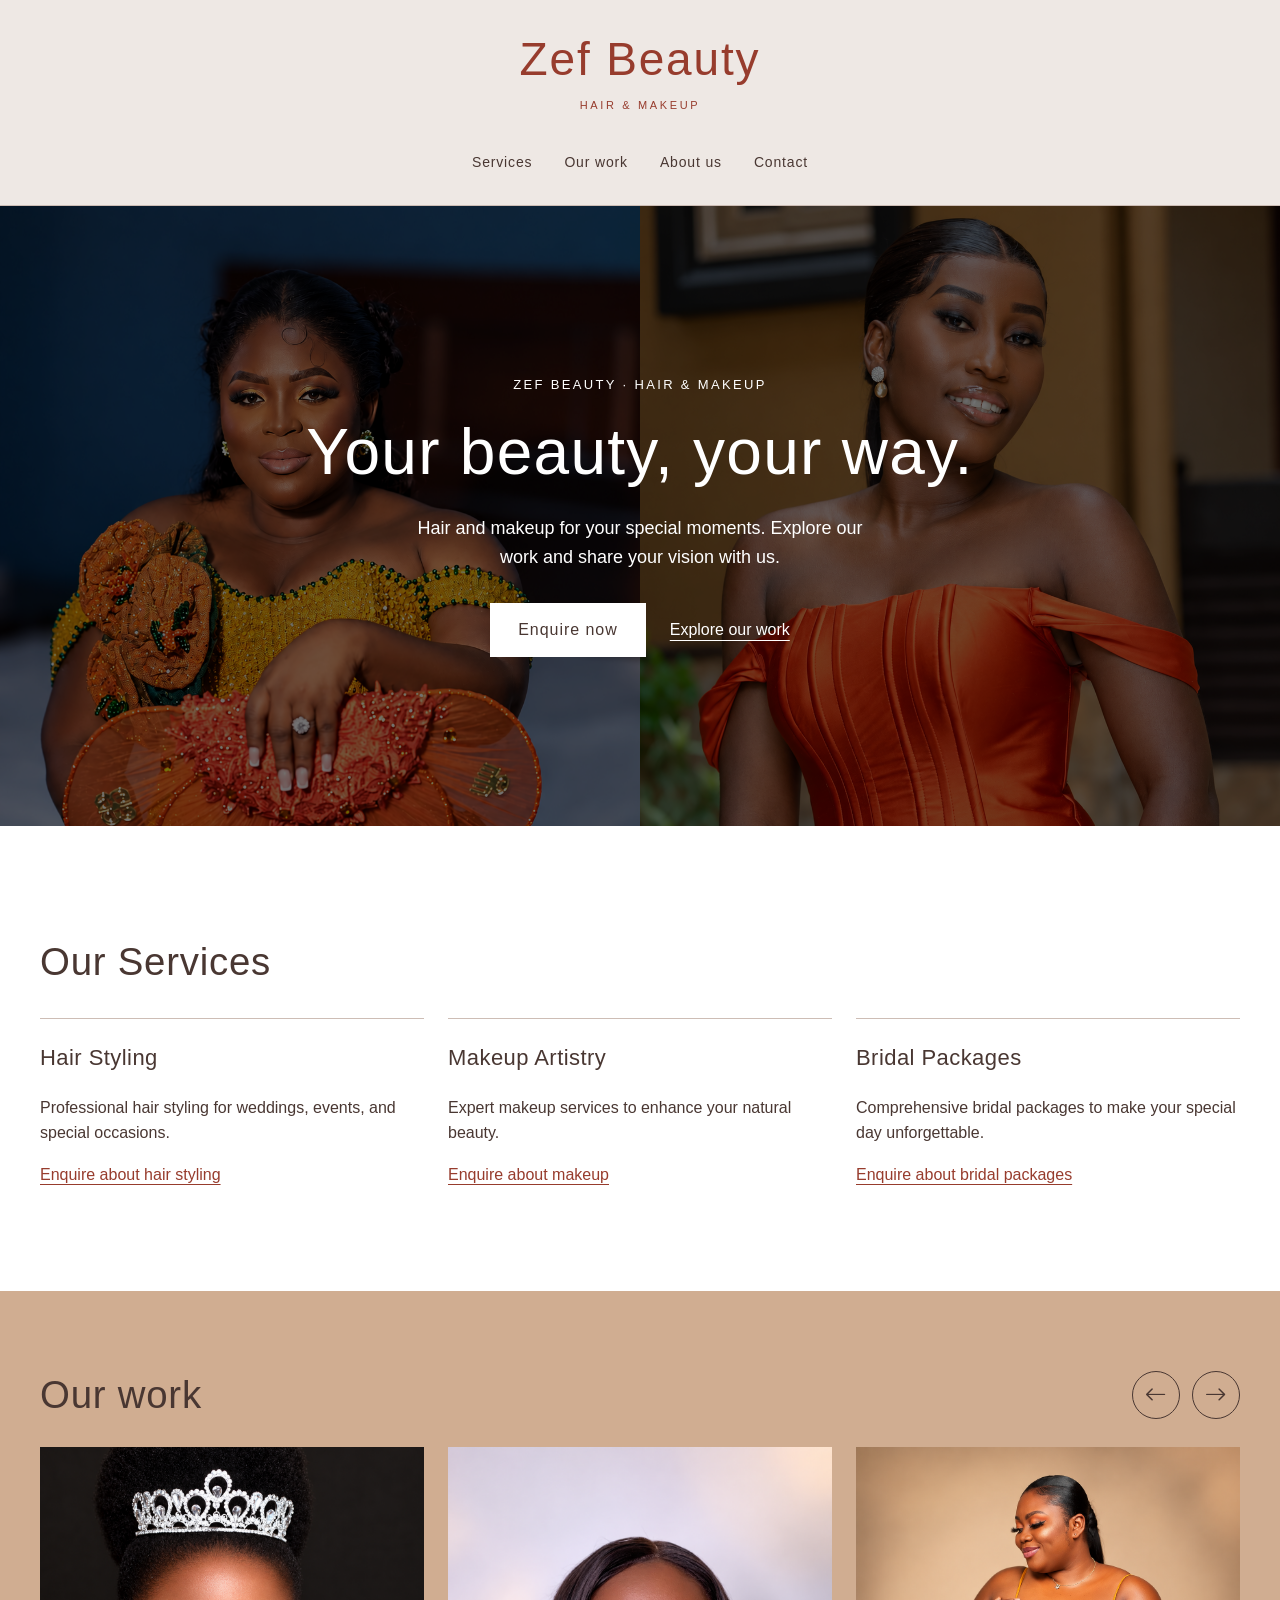
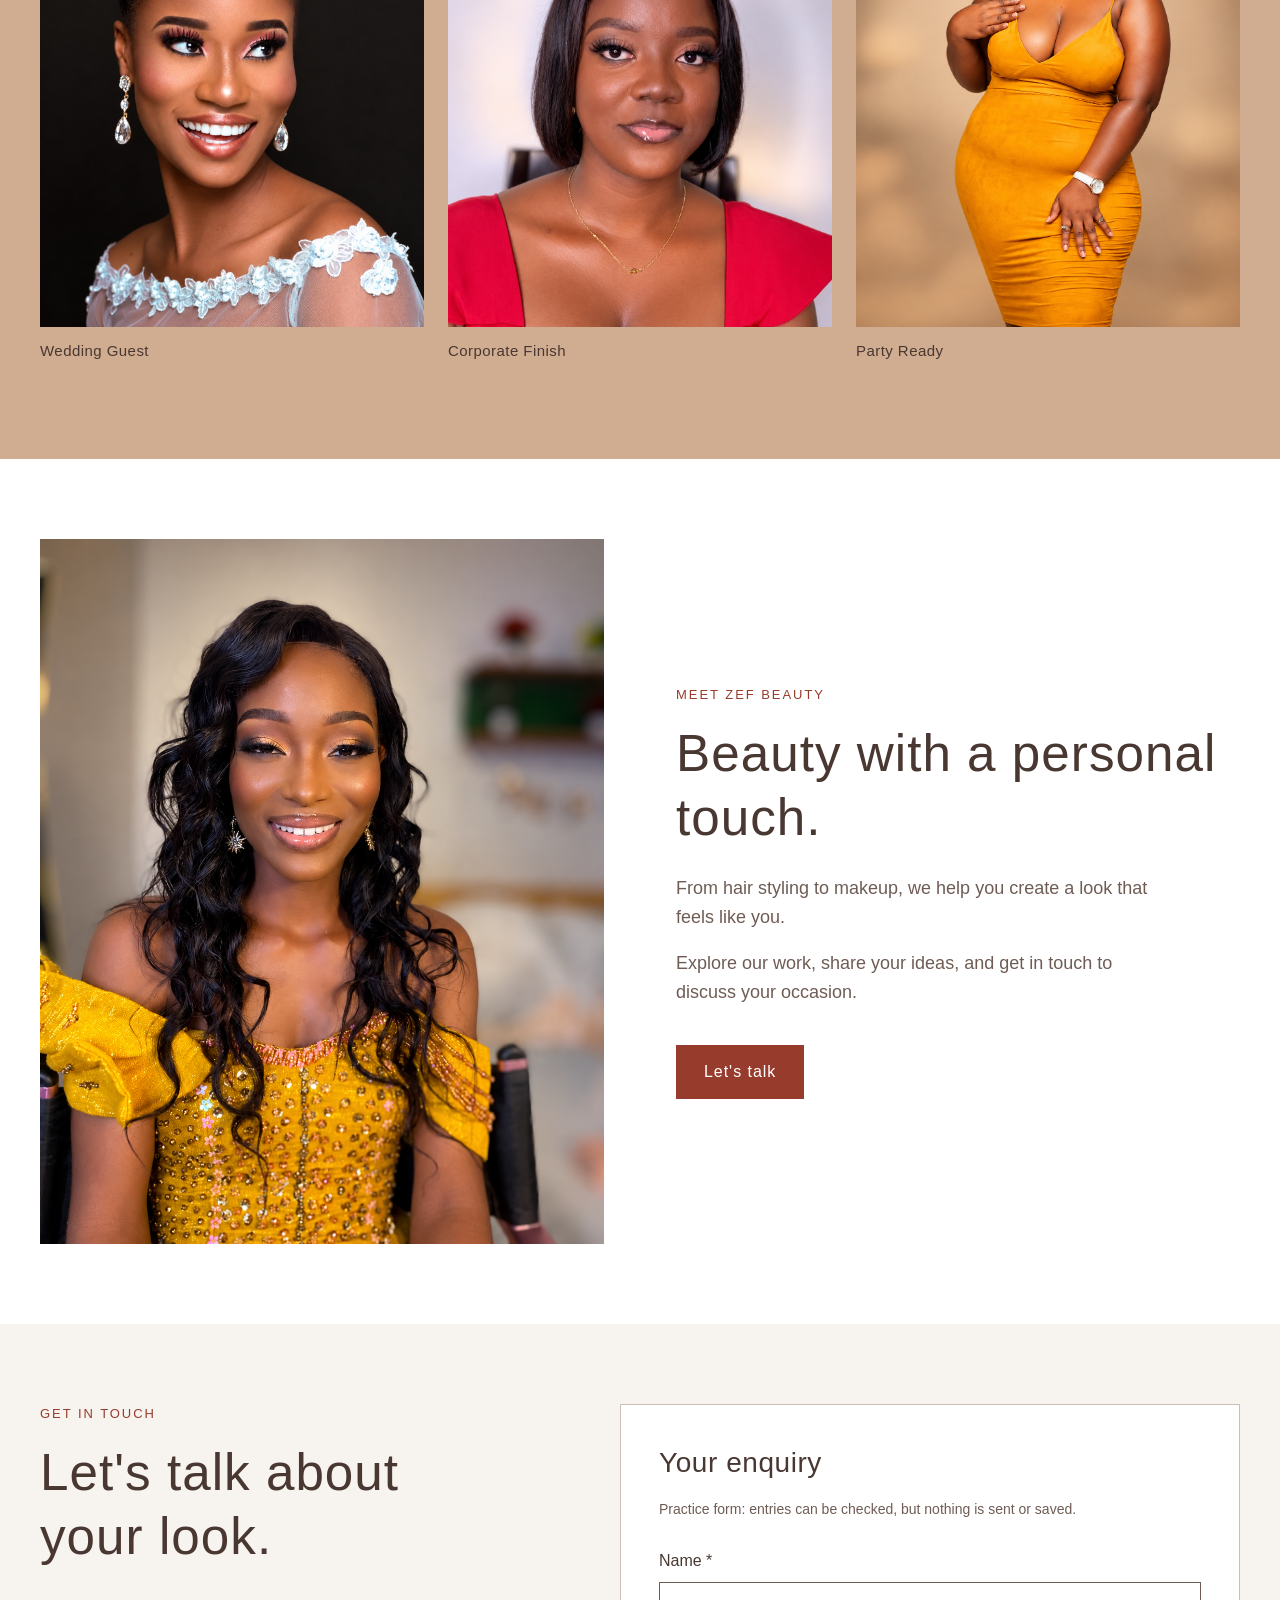
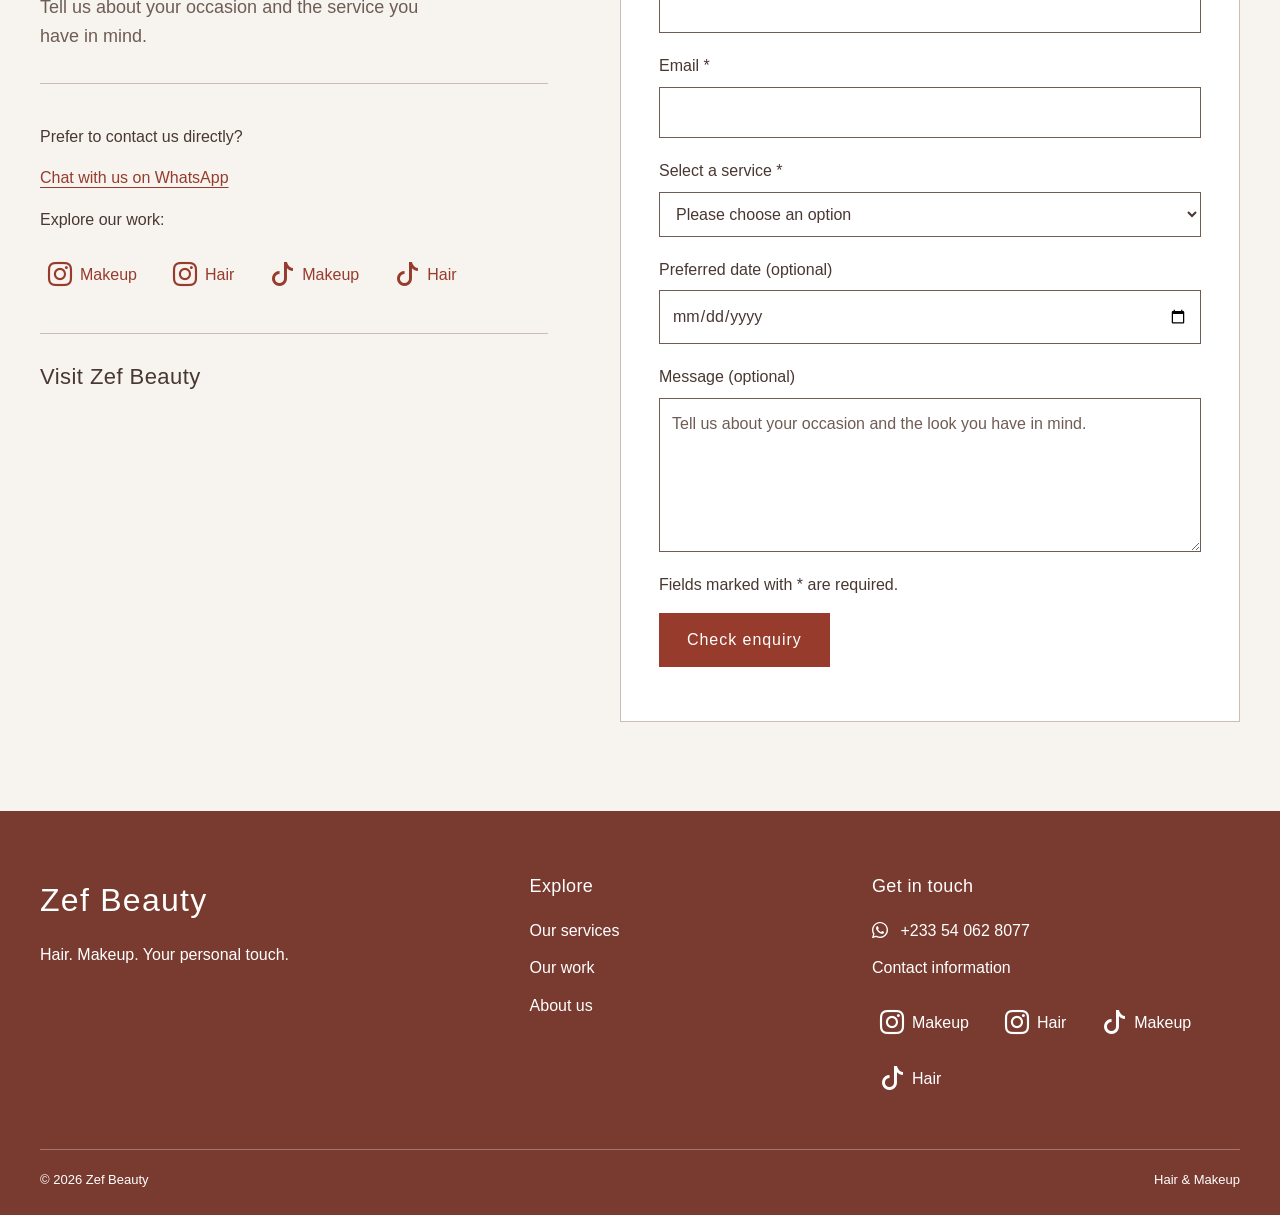
==== index.html @ fa500b87 "Add responsive portfolio carousel with looping navigation" ====
<!DOCTYPE html>
<html lang="en">
<head>
    <meta charset="UTF-8">
    <meta name="viewport" content="width=device-width, initial-scale=1.0">
    <title>Zef Beauty | Hair & Makeup</title>
    <meta name="description" content="Zef Beauty is a premier hair and makeup service provider, offering professional styling for weddings, events, and special occasions.">
    <link
    rel="stylesheet"
    href="https://cdn.jsdelivr.net/npm/bootstrap-icons@1.13.1/font/bootstrap-icons.min.css"
    >
    <link rel="stylesheet" href="style.css">
    <script src="script.js" defer></script>
</head>

<body>
<header class="site-header">
    <button
        class="menu-toggle"
        type="button"
        aria-label="Open menu"
        aria-expanded="false"
        aria-controls="mainNavigation"
    >
        <span class="menu-line"></span>
        <span class="menu-line"></span>
        <span class="menu-line"></span>
    </button>

    <a href="index.html" class="brand">
        <span class="brand-name">Zef Beauty</span>
        <span class="brand-tagline">Hair & Makeup</span>
    </a>

    <nav id="mainNavigation" aria-label="Main navigation">
        <div class="menu-links">
            <a href="#services">
                <span>Services</span>
                <span class="menu-arrow" aria-hidden="true">→</span>
            </a>

            <a href="#portfolio">
                <span>Our work</span>
                <span class="menu-arrow" aria-hidden="true">→</span>
            </a>

            <a href="#about">
                <span>About us</span>
                <span class="menu-arrow" aria-hidden="true">→</span>
            </a>

            <a href="#contact">
                <span>Contact</span>
                <span class="menu-arrow" aria-hidden="true">→</span>
            </a>
        </div>

        <div class="menu-contact">
            <p class="menu-contact-title">Let's talk about your look</p>

            <a
                class="menu-whatsapp"
                href="https://wa.me/233540628077"
                target="_blank"
                rel="noopener noreferrer"
            >
                <i class="bi bi-whatsapp" aria-hidden="true"></i>
                <span>Chat on WhatsApp</span>
            </a>

            <p class="menu-follow">Follow our work</p>

            <div class="menu-socials">
                <a
                    href="https://www.instagram.com/zefglam/"
                    target="_blank"
                    rel="noopener noreferrer"
                    aria-label="Zef Glam makeup on Instagram"
                >
                    <i class="bi bi-instagram" aria-hidden="true"></i>
                    <span>Makeup</span>
                </a>

                <a
                    href="https://www.instagram.com/zefhair/"
                    target="_blank"
                    rel="noopener noreferrer"
                    aria-label="Zef Hair on Instagram"
                >
                    <i class="bi bi-instagram" aria-hidden="true"></i>
                    <span>Hair</span>
                </a>
            </div>
        </div>
    </nav>
</header>

    <main>
        <section class="hero">
            <div class="hero-photos" aria-hidden="true">
                <img
                    src="images/traditional-engagement-01.png"
                    alt=""
                >
                <img
                    src="images/makeup-look-01.png"
                    alt=""
                >
            </div>

            <div class="hero-content">
                <p class="hero-eyebrow">Zef Beauty · Hair & Makeup</p>

                <h1>Your beauty, your way.</h1>

                <p class="hero-description">
                    Hair and makeup for your special moments.
                    Explore our work and share your vision with us.
                </p>

                <div class="hero-actions">
                    <a href="#contact" class="btn">Enquire now</a>
                    <a href="#portfolio" class="hero-secondary">
                        Explore our work
                    </a>
                </div>
            </div>
        </section>

        <section id="services">
            <h2>Our Services</h2>
            <div class="service-list">
                <div class="service-item">
                    <h3>Hair Styling</h3>
                    <p>
                        Professional hair styling for weddings, events, 
                        and special occasions.
                    </p>
                    <a href="#contact" class="service-link" data-service="hair">
                        Enquire about hair styling
                    </a>
                </div>
                <div class="service-item">
                    <h3>Makeup Artistry</h3>
                    <p>
                        Expert makeup services to enhance your natural beauty.</p>
                    <a href="#contact" class="service-link" data-service="makeup">
                        Enquire about makeup 
                    </a>
                </div>
                <div class="service-item">
                    <h3>Bridal Packages</h3>
                    <p>
                        Comprehensive bridal packages to make your special day unforgettable.
                    </p>
                    <a href="#contact" class="service-link" data-service="bridal">
                        Enquire about bridal packages
                    </a>
                </div>
            </div>
        </section>

        <section id="portfolio">
            <div class="portfolio-heading">
                <h2>Our work</h2>

                <div
                    class="carousel-controls"
                    role="group"
                    aria-label="Portfolio navigation"
                    hidden
                >
                    <button
                        type="button"
                        class="carousel-button"
                        id="portfolioPrevious"
                        aria-label="Previous portfolio photo"
                        aria-controls="portfolioTrack"
                    >
                        <i class="bi bi-arrow-left" aria-hidden="true"></i>
                    </button>

                    <button
                        type="button"
                        class="carousel-button"
                        id="portfolioNext"
                        aria-label="Next portfolio photo"
                        aria-controls="portfolioTrack"
                    >
                        <i class="bi bi-arrow-right" aria-hidden="true"></i>
                    </button>
                </div>
            </div>

            <div
                class="portfolio-gallery"
                id="portfolioTrack"
                role="region"
                aria-label="Portfolio photos. Scroll horizontally to explore."
                tabindex="0"
            >
                <figure class="portfolio-item">
                    <img
                        src="images/bridal-package-01.png"
                        alt="Long straight hairstyle from Zef Beauty's portfolio"
                        loading="lazy"
                    >
                    <figcaption>Wedding Guest</figcaption>
                </figure>
                <figure class="portfolio-item">
                    <img
                        src="images/makeup-look-02.png"
                        alt="Long straight hairstyle from Zef Beauty's portfolio"
                        loading="lazy"
                    >
                    <figcaption>Corporate Finish</figcaption>
                </figure>
                
                <figure class="portfolio-item">
                    <img
                        src="images/makeup-look-03.png"
                        alt="Long straight hairstyle from Zef Beauty's portfolio"
                        loading="lazy"
                    >
                    <figcaption>Party Ready</figcaption>
                </figure>
                <figure class="portfolio-item">
                    <img
                        src="images/makeup-look-04.png"
                        alt="Long straight hairstyle from Zef Beauty's portfolio"
                        loading="lazy"
                    >
                    <figcaption>Birthday Girl</figcaption>
                </figure>
                <figure class="portfolio-item">
                    <img
                        src="images/makeup-look-01.png"
                        alt="Makeup look paired with an orange dress"
                        loading="lazy"
                    >
                    <figcaption>Bride`s Makeup</figcaption>
                </figure>

                <figure class="portfolio-item">
                    <img
                        src="images/bridal-package-01.png"
                        alt="Bridal makeup with a tiara and lace outfit"
                        loading="lazy"
                    >
                    <figcaption>Bridal beauty</figcaption>
                </figure>

                <figure class="portfolio-item">
                    <img
                        src="images/traditional-engagement-01.png"
                        alt="Traditional engagement look with an orange fan"
                        loading="lazy"
                    >
                    <figcaption>Traditional engagement</figcaption>
                </figure>
            </div>
        </section>

        <section id="about" class="about-section">
            <div class="about-image">
                <img
                    src="images/traditional-engagement-02.png"
                    alt="Bridal makeup look from Zef Beauty's portfolio"
                    loading="lazy"
                >
            </div>

            <div class="about-copy">
                <p class="section-eyebrow">Meet Zef Beauty</p>

                <h2>Beauty with a personal touch.</h2>

                <p>
                    From hair styling to makeup, we help you create
                    a look that feels like you.
                </p>

                <p>
                    Explore our work, share your ideas, and get in touch
                    to discuss your occasion.
                </p>

                <a href="#contact" class="btn">Let's talk</a>
            </div>
        </section>

        <section id="contact" class="contact-section">
            <div class="contact-info">
                <p class="section-eyebrow">Get in touch</p>
                <h2>Let's talk about your look.</h2>
                <p>
                    Tell us about your occasion and the service
                    you have in mind.
                </p>

                <div class="business-contact">
                    <p>Prefer to contact us directly?</p>

                    <a
                        href="https://wa.me/233540628077"
                        target="_blank"
                        rel="noopener noreferrer"
                    >
                        Chat with us on WhatsApp
                    </a>

                    <p>Explore our work:</p>

                    <ul class="social-links">
                        <li>
                            <a
                                href="https://www.instagram.com/zefglam/"
                                target="_blank"
                                rel="noopener noreferrer"
                                aria-label="Zef Glam makeup on Instagram"
                            >
                                <i class="bi bi-instagram" aria-hidden="true"></i>
                                <span>Makeup</span>
                            </a>
                        </li>

                        <li>
                            <a
                                href="https://www.instagram.com/zefhair/"
                                target="_blank"
                                rel="noopener noreferrer"
                                aria-label="Zef Hair on Instagram"
                            >
                                <i class="bi bi-instagram" aria-hidden="true"></i>
                                <span>Hair</span>
                            </a>
                        </li>

                        <li>
                            <a
                                href="https://www.tiktok.com/@zefglam"
                                target="_blank"
                                rel="noopener noreferrer"
                                aria-label="Zef Glam makeup on TikTok"
                            >
                                <i class="bi bi-tiktok" aria-hidden="true"></i>
                                <span>Makeup</span>
                            </a>
                        </li>

                        <li>
                            <a
                                href="https://www.tiktok.com/@zefhair_"
                                target="_blank"
                                rel="noopener noreferrer"
                                aria-label="Zef Hair on TikTok"
                            >
                                <i class="bi bi-tiktok" aria-hidden="true"></i>
                                <span>Hair</span>
                            </a>
                        </li>
                    </ul>
                </div>
                <div class="business-location">
                    <h3>Visit Zef Beauty</h3>

                    <iframe 
                        class="location-map"
                        title="Google Maps showing Zef Beauty in Haatso, Ghana"
                        src="https://www.google.com/maps/embed?pb=!1m18!1m12!1m3!1d515.6783204678978!2d-0.2085340519933333!3d5.68676495104373!2m3!1f0!2f0!3f0!3m2!1i1024!2i768!4f13.1!3m3!1m2!1s0xfdf9d002a026bd9%3A0xb504204babecdf44!2sZef%20Beauty!5e0!3m2!1sen!2sde!4v1790600671265!5m2!1sen!2sde" 
                        width="600" 
                        height="450" 
                        style="border:0;" 
                        allowfullscreen="" 
                        loading="lazy" 
                        referrerpolicy="strict-origin-when-cross-origin">
                    </iframe>
                </div>
            </div>

            <div class="contact-form-panel">
                <h3>Your enquiry</h3>

                <p id="formNotice">
                    Practice form: entries can be checked,
                    but nothing is sent or saved.
                </p>

                <form id="enquiryForm" aria-describedby="formNotice">
                    <div class="form-group">
                        <label for="customerName">Name *</label>
                        <input
                            type="text"
                            id="customerName"
                            name="customerName"
                            autocomplete="name"
                            required
                        >
                    </div>

                    <div class="form-group">
                        <label for="customerEmail">Email *</label>
                        <input
                            type="email"
                            id="customerEmail"
                            name="customerEmail"
                            autocomplete="email"
                            required
                        >
                    </div>

                    <div class="form-group">
                        <label for="serviceSelect">Select a service *</label>
                        <select
                            id="serviceSelect"
                            name="serviceSelect"
                            required
                        >
                            <option value="">Please choose an option</option>
                            <option value="hair">Hair Styling</option>
                            <option value="makeup">Makeup Artistry</option>
                            <option value="bridal">Bridal Packages</option>
                        </select>
                    </div>

                    <div class="form-group">
                        <label for="preferredDate">
                            Preferred date (optional)
                        </label>
                        <input
                            type="date"
                            id="preferredDate"
                            name="preferred-date"
                        >
                    </div>

                    <div class="form-group">
                        <label for="message">Message (optional)</label>
                        <textarea
                            id="message"
                            name="message"
                            rows="5"
                            maxlength="2000"
                            placeholder="Tell us about your occasion and the look you have in mind."
                        ></textarea>
                    </div>

                    <p>Fields marked with * are required.</p>

                    <button type="submit" class="btn">
                        Check enquiry
                    </button>

                    <p id="formFeedback" role="status"></p>
                </form>
            </div>
        </section>
    </main>    

<footer class="site-footer">
    <div class="footer-main">
        <div class="footer-brand">
            <a href="index.html" class="footer-logo">Zef Beauty</a>
            <p>Hair. Makeup. Your personal touch.</p>
        </div>

        <div>
            <h2>Explore</h2>
            <ul class="footer-links">
                <li><a href="#services">Our services</a></li>
                <li><a href="#portfolio">Our work</a></li>
                <li><a href="#about">About us</a></li>
            </ul>
        </div>

        <div>
            <h2>Get in touch</h2>

            <ul class="footer-links">
                <li>
                    <a href="https://wa.me/233540628077">
                        <i class="bi bi-whatsapp" aria-hidden="true"></i>
                        +233 54 062 8077
                    </a>
                </li>
                <li>
                    <a href="#contact">Contact information</a>
                </li>
            </ul>

            <ul class="social-links">
                <li>
                    <a
                        href="https://www.instagram.com/zefglam/"
                        target="_blank"
                        rel="noopener noreferrer"
                        aria-label="Zef Glam makeup on Instagram"
                    >
                        <i class="bi bi-instagram" aria-hidden="true"></i>
                        <span>Makeup</span>
                    </a>
                </li>

                <li>
                    <a
                        href="https://www.instagram.com/zefhair/"
                        target="_blank"
                        rel="noopener noreferrer"
                        aria-label="Zef Hair on Instagram"
                    >
                        <i class="bi bi-instagram" aria-hidden="true"></i>
                        <span>Hair</span>
                    </a>
                </li>

                <li>
                    <a
                        href="https://www.tiktok.com/@zefglam"
                        target="_blank"
                        rel="noopener noreferrer"
                        aria-label="Zef Glam makeup on TikTok"
                    >
                        <i class="bi bi-tiktok" aria-hidden="true"></i>
                        <span>Makeup</span>
                    </a>
                </li>

                <li>
                    <a
                        href="https://www.tiktok.com/@zefhair_"
                        target="_blank"
                        rel="noopener noreferrer"
                        aria-label="Zef Hair on TikTok"
                    >
                        <i class="bi bi-tiktok" aria-hidden="true"></i>
                        <span>Hair</span>
                    </a>
                </li>
            </ul>
        </div>
    </div>

    <div class="footer-bottom">
        <p>© 2026 Zef Beauty</p>
        <p>Hair & Makeup</p>
    </div>
</footer>
</body>
</html>
---- style.css ----
:root {
    --color-background: #eee8e4;
    --color-text: #493732;
    --color-accent: #973c2d;
    --color-accent-hover: #763024;
    --color-muted: #6f5c55;
    --color-border: #cdbdb5;
    --color-text: #493732;
    --color-surface: #ffffff;
}

/*Basic sizing*/
*,
*::before,
*::after {
    box-sizing: border-box;
}

body {
    margin: 0;
    font-family: "Segoe UI", Arial, sans-serif;
    background-color: var(--color-background);
    color: var(--color-text);
    line-height: 1.6;
    font-weight:400;
}

main {
    width: 100%;
    max-width: none;
    margin: 0;
    padding: 0;
}

main> section{
    padding: 80px max(24px, calc((100% - 1200px) / 2));
}

h1,h2,h3 {
    font-weight: 400;
    letter-spacing: 0.02em;
}

h2 {
    font-size: clamp(28px, 3vw, 40px);
    line-height: 1.25;
}

h3 {
    font-size: 22px;
    line-height: 1.35;
}

/* Keyboard focus */
a:focus-visible,
button:focus-visible,
input:focus-visible,
select:focus-visible,
textarea:focus-visible {
    outline: 3px solid var(--color-accent);
    outline-offset: 4px;
}

/* Header */
.site-header {
    display: flex;
    flex-direction: column;
    align-items: center;
    gap: 28px;
    padding: 32px 24px 24px;
    background-color: var(--color-background);
    border-bottom: 1px solid var(--color-border);
}

.brand {
    display: flex;
    flex-direction: column;
    align-items: center;
    color: var(--color-accent);
    text-decoration: none;
}

.brand-name {
    font-size: clamp(32px, 4vw, 46px);
    font-weight: 400;
    line-height: 1.2;
    letter-spacing: 0.04em;
}

.brand-tagline {
    margin-top: 10px;
    font-size: 11px;
    letter-spacing: 0.24em;
    text-transform: uppercase;
}

.site-header nav {
    display: flex;
    flex-wrap: wrap;
    justify-content: center;
    gap: 12px 32px;
}

.site-header nav a {
    padding: 8px 0;
    color: var(--color-text);
    font-size: 14px;
    font-weight: 400;
    letter-spacing: 0.06em;
    text-decoration: none;
}

.site-header nav a:hover {
    color: var(--color-accent);
    text-decoration: underline;
    text-underline-offset: 6px;
}


.btn {
    appearance: none;
    display: inline-block;
    padding: 14px 28px;
    background-color: var(--color-accent);
    color: #ffffff;
    font:inherit;
    text-decoration: none;
    border-radius: 0;
    font-weight: 400;
    letter-spacing: 0.06em;
    text-align: center;
    cursor: pointer;
    border: none;
}

.btn:hover {
    background-color: var(--color-accent-hover);
}

.btn:disabled {
    background-color: #e4d8dc;
    color: #51424a;
    cursor: not-allowed;
}

/* Hero banner */
main > .hero {
    position: relative;
    isolation: isolate;
    display: grid;
    place-items: center;
    min-height: 620px;
    padding: 80px 24px;
    background-color: #302420;
    color: #ffffff;
    text-align: center;
}

.hero-photos {
    position: absolute;
    inset: 0;
    z-index: -2;
    display: grid;
    grid-template-columns: repeat(2, minmax(0, 1fr));
}

.hero-photos img {
    display: block;
    width: 100%;
    height: 100%;
    min-height: 0;
    object-fit: cover;
    object-position: center top;
}

/* Dark layer behind the text */
.hero::before {
    content: "";
    position: absolute;
    inset: 0;
    z-index: -1;
    background-color: rgb(0 0 0 / 55%);
}

.hero-content {
    width: 100%;
    max-width: 760px;
}

.hero-eyebrow {
    margin: 0 0 20px;
    color: #ffffff;
    font-size: 13px;
    font-weight: 500;
    letter-spacing: 0.18em;
    text-transform: uppercase;
}

.hero h1 {
    margin: 0 0 24px;
    font-size: clamp(38px, 5vw, 68px);
    line-height: 1.15;
}

.hero-description {
    max-width: 48ch;
    margin: 0 auto 32px;
    color: #ffffff;
    font-size: 18px;
}

.hero-actions {
    display: flex;
    justify-content: center;
    align-items: center;
    flex-wrap: wrap;
    gap: 24px;
}

.hero .btn {
    background-color: #ffffff;
    color: var(--color-text);
}

.hero .btn:hover {
    background-color: var(--color-background);
}

.hero-secondary {
    color: #ffffff;
    font-weight: 500;
    text-underline-offset: 5px;
}

.hero a:focus-visible {
    outline-color: #ffffff;
}

@media (max-width: 599px) {
    main > .hero {
        min-height: 560px;
        padding: 64px 24px;
    }

    .hero-photos {
        grid-template-columns: minmax(0, 1fr);
    }

    .hero-photos img:nth-child(2) {
        display: none;
    }
}

/* Image sizing: needed for both hero and portfolio */
.portfolio-item img {
    display: block;
    width: 100%;
    aspect-ratio: 4/5;
    object-fit: cover;
    border-radius: 0;
}

/* Section backgrounds */
#services {
    background-color: var(--color-surface);
}

#portfolio {
    background-color: #d0ad91;
}

#portfolio h2,
#portfolio figcaption {
    color: var(--color-text);
}

#contact {
    background-color: #f7f3ef;
}

/* Services */
.service-list {
    display: grid;
    grid-template-columns:minmax(0, 1fr);
    gap: 24px;
}

.service-item {
    min-width: 0;
    background-color: transparent;
    border: none;
    border-top: 1px solid var(--color-border);
    padding: 24px 0;
    border-radius: 0;
}

.service-item h3 {
    margin-top: 0;
}

.service-link {
    font-weight: 500;
    color: var(--color-accent);
    text-underline-offset: 4px;
}

/* Portfolio carousel */
.portfolio-heading {
    display: flex;
    align-items: center;
    justify-content: space-between;
    flex-wrap: wrap;
    gap: 20px;
    margin-bottom: 28px;
}

.portfolio-heading h2 {
    margin: 0;
}

.carousel-controls {
    display: flex;
    gap: 12px;
}

.carousel-controls[hidden] {
    display: none;
}

.carousel-button {
    display: inline-flex;
    align-items: center;
    justify-content: center;
    width: 48px;
    height: 48px;
    padding: 0;
    border: 1px solid var(--color-text);
    border-radius: 50%;
    background: transparent;
    color: var(--color-text);
    font-size: 22px;
    cursor: pointer;
}

.carousel-button:hover:not(:disabled) {
    background-color: var(--color-text);
    color: #ffffff;
}

.carousel-button:disabled {
    opacity: 0.35;
    cursor: default;
}

.portfolio-gallery {
    display: flex;
    gap: 24px;
    overflow-x: auto;
    scroll-snap-type: x mandatory;
    scrollbar-width: none;
    padding-bottom: 16px;
}

.portfolio-gallery::-webkit-scrollbar {
    display: none;
}

.portfolio-item {
    flex: 0 0 100%;
    min-width: 0;
    margin: 0;
    scroll-snap-align: start;
}

.portfolio-item figcaption {
    padding-top: 12px;
    color: var(--color-text);
    font-size: 15px;
    letter-spacing: 0.03em;
}

@media (min-width: 600px) {
    .portfolio-item {
        flex-basis: calc((100% - 24px) / 2);
    }
}

@media (min-width: 1024px) {
    .portfolio-item {
        flex-basis: calc((100% - 48px) / 3);
    }
}

/* Contact layout */
.contact-section {
    display: grid;
    grid-template-columns: minmax(0, 1fr);
    align-items: start;
    gap: 40px;
}

.contact-info,
.contact-form-panel {
    min-width: 0;
}

.contact-info h2 {
    max-width: 14ch;
    margin: 0 0 24px;
    font-size: clamp(34px, 4vw, 52px);
}

.contact-info > p:not(.section-eyebrow) {
    max-width: 42ch;
    color: var(--color-muted);
    font-size: 18px;
}

.contact-form-panel {
    padding: clamp(20px, 3vw, 40px);
    background-color: var(--color-surface);
    border: 1px solid var(--color-border);
}

.contact-form-panel h3 {
    margin: 0 0 16px;
    font-size: 28px;
}

.contact-form-panel #formNotice {
    margin: 0 0 28px;
    font-size: 14px;
}

@media (min-width: 900px) {
    .contact-section {
        grid-template-columns: minmax(0, 0.9fr) minmax(0, 1.1fr);
        gap: 72px;
    }
}

/*Direct contact */
.business-contact {
    margin: 32px 0 0;
    padding: 24px 0 0;
    border: none;
    border-top: 1px solid var(--color-border);
    background-color: transparent;
}

.business-contact a {
    color: var(--color-accent);
    font-weight: 500;
    text-underline-offset: 4px;
}

.business-contact a:hover{
    text-decoration-thickness: 2px;
}

.social-links {
    display: flex;
    flex-wrap: wrap;
    gap: 12px 20px;
    margin: 20px 0 0;
    padding: 0;
    list-style: none;
}

.social-links a {
    display: inline-flex;
    align-items: center;
    justify-content: center;
    gap: 8px;
    min-height: 44px;
    min-width: 44px;
    padding: 8px;
    color: var(--color-accent);
    text-decoration: none;
}

.social-links a:hover {
    color: var(--color-accent-hover);
    text-decoration: underline;
    text-underline-offset: 4px;
}

.social-links .bi {
    font-size: 24px;
    line-height: 1;
}
/* Business location */
.business-location {
    margin-top: 36px;
    padding-top: 28px;
    border-top: 1px solid var(--color-border);
}

.business-location h3 {
    margin: 0 0 16px;
}

.business-location address {
    margin-bottom: 16px;
    font-style: normal;
    color: var(--color-muted);
}

.directions-link {
    display: inline-flex;
    align-items: center;
    gap: 8px;
    min-height: 44px;
    color: var(--color-accent);
    text-underline-offset: 4px;
}

.location-map {
    display: block;
    width: 100%;
    height: 320px;
    margin-top: 20px;
    border: 0;
}

/* Enquiry form */
#enquiryForm {
    max-width: 600px;
}

.form-group {
    margin-bottom: 20px;
}



#contact label {
    display: block;
    margin-bottom: 8px;
    font-weight: 500;
}

#enquiryForm input,
#enquiryForm textarea,
#enquiryForm select {
    display: block;
    width: 100%;
    min-width: 0;
    padding: 12px;
    border: 1px solid var(--color-muted);
    border-radius: 0;
    background-color: var(--color-surface);
    color: var(--color-text);
    font: inherit;
}

#enquiryForm textarea {
    resize: vertical;
}

#enquiryForm input::placeholder,
#enquiryForm textarea::placeholder {
    color: var(--color-muted);
    opacity: 1;
}

#formNotice {
    color: var(--color-muted);
}
#formFeedback {
    font-weight:  500;
}
/* About */
.about-section {
    display: grid;
    grid-template-columns: minmax(0, 1fr);
    align-items: center;
    gap: 40px;
    background-color: #ffffff;
}

.about-image img {
    display: block;
    width: 100%;
    aspect-ratio: 4 / 5;
    object-fit: cover;
}

.section-eyebrow {
    margin: 0 0 16px;
    color: var(--color-accent);
    font-size: 13px;
    font-weight: 500;
    letter-spacing: 0.15em;
    text-transform: uppercase;
}

.about-copy h2 {
    margin: 0 0 24px;
    font-size: clamp(34px, 4vw, 52px);
}

.about-copy > p:not(.section-eyebrow) {
    max-width: 48ch;
    color: var(--color-muted);
    font-size: 18px;
}

.about-copy .btn {
    margin-top: 20px;
}

@media (min-width: 900px) {
    .about-section {
        grid-template-columns: repeat(2, minmax(0, 1fr));
        gap: 72px;
    }
}

/* Footer */
.site-footer {
    padding: 64px max(24px, calc((100% - 1200px) / 2)) 24px;
    background-color: #793b30;
    color: #ffffff;
}

.footer-main {
    display: grid;
    grid-template-columns: minmax(0, 1fr);
    gap: 36px;
    padding-bottom: 48px;
}

.site-footer a {
    color: inherit;
    text-decoration: none;
}

.site-footer a:hover {
    text-decoration: underline;
    text-underline-offset: 5px;
}

.site-footer a:focus-visible {
    outline-color: #ffffff;
}

.footer-logo {
    font-size: 32px;
    letter-spacing: 0.04em;
}

.footer-brand p {
    max-width: 28ch;
}

.site-footer h2 {
    margin: 0 0 20px;
    font-size: 18px;
    font-weight: 500;
}

.footer-links {
    display: grid;
    gap: 12px;
    margin: 0;
    padding: 0;
    list-style: none;
}

.footer-bottom {
    display: flex;
    flex-wrap: wrap;
    justify-content: space-between;
    gap: 12px;
    padding-top: 20px;
    border-top: 1px solid rgb(255 255 255 / 30%);
    font-size: 13px;
}

.footer-bottom p {
    margin: 0;
}

/* Social links on the dark footer */
.site-footer .social-links a {
    color: #ffffff;
}

.site-footer .social-links a:hover {
    color: #ffffff;
    text-decoration: underline;
}

.site-footer .footer-links .bi {
    margin-right: 8px;
}


/*wider screen*/
@media (min-width: 768px) {
    .service-list {
        grid-template-columns: repeat(3, minmax(0,1fr));
    }
}

@media (min-width: 900px) {
    .footer-main {
        grid-template-columns: 1.2fr 0.8fr 1fr;
        gap: 48px;
    }
}

@media (max-width: 599px) {
    main > .hero {
        min-height: 640px;
        padding: 48px 24px 36px;
        align-items: end;
    }

    .hero h1 {
        font-size: 36px;
    }

    .hero::before {
        background: linear-gradient(
            to bottom,
            rgb(0 0 0 / 10%) 0%,
            rgb(0 0 0 / 25%) 35%,
            rgb(0 0 0 / 80%) 100%
        );
    }
}

/* Sliding mobile navigation */
.menu-toggle,
.menu-arrow,
.menu-contact {
    display: none;
}

.menu-links {
    display: flex;
    flex-wrap: wrap;
    justify-content: center;
    gap: 12px 32px;
}

body.menu-locked {
    overflow: hidden;
}

@media (max-width: 1023px) {
    .site-header {
        position: sticky;
        top: 0;
        z-index: 1000;
        display: grid;
        grid-template-columns: 44px minmax(0, 1fr) 44px;
        align-items: center;
        gap: 0;
        padding: 20px 16px;
    }

    .site-header .brand {
        grid-column: 2;
        grid-row: 1;
        text-align: center;
    }

    .site-header .brand-name {
        font-size: clamp(26px, 7vw, 36px);
    }

    .site-header.menu-ready .menu-toggle {
        display: flex;
        flex-direction: column;
        align-items: center;
        justify-content: center;
        gap: 5px;
        grid-column: 1;
        grid-row: 1;
        width: 44px;
        height: 44px;
        padding: 0;
        border: none;
        background: transparent;
        color: var(--color-text);
        cursor: pointer;
    }

    .menu-line {
        display: block;
        width: 22px;
        height: 1px;
        background-color: currentColor;
        transition: transform 250ms ease, opacity 250ms ease;
    }

    .menu-open .menu-line:nth-child(1) {
        transform: translateY(6px) rotate(45deg);
    }

    .menu-open .menu-line:nth-child(2) {
        opacity: 0;
    }

    .menu-open .menu-line:nth-child(3) {
        transform: translateY(-6px) rotate(-45deg);
    }

    /* Navigation stays usable before JavaScript loads */
    .site-header nav {
        grid-column: 1 / -1;
        display: flex;
        flex-direction: column;
        flex-wrap: nowrap;
        justify-content: flex-start;
        gap: 0;
        background-color: #ffffff;
    }

    /* Full-screen panel below the header */
    .site-header.menu-ready nav {
        position: fixed;
        top: var(--mobile-header-height, 120px);
        right: 0;
        bottom: 0;
        left: 0;
        overflow-y: auto;
        overscroll-behavior: contain;
        transform: translateX(-100%);
        visibility: hidden;
        transition:
            transform 300ms ease,
            visibility 0s linear 300ms;
    }

    .site-header.menu-open nav {
        transform: translateX(0);
        visibility: visible;
        transition:
            transform 300ms ease,
            visibility 0s;
    }

    .site-header .menu-links {
        display: flex;
        flex-direction: column;
        flex-wrap: nowrap;
        gap: 0;
        padding: 20px 24px 32px;
    }

    .site-header .menu-links > a {
        display: flex;
        align-items: center;
        justify-content: space-between;
        gap: 20px;
        padding: 22px 4px;
        border-bottom: 1px solid var(--color-border);
        font-size: 18px;
        text-decoration: none;
    }

    .menu-arrow {
        display: inline;
        color: var(--color-accent);
        font-size: 24px;
    }

    .menu-contact {
        display: block;
        margin-top: auto;
        padding: 28px 28px 36px;
        padding-bottom: max(36px, env(safe-area-inset-bottom));
        background-color: var(--color-background);
    }

    .menu-contact-title {
        margin: 0 0 12px;
        font-size: 18px;
    }

    .site-header .menu-whatsapp,
    .site-header .menu-socials a {
        display: inline-flex;
        align-items: center;
        gap: 12px;
        min-height: 44px;
        color: var(--color-accent);
        text-decoration: none;
    }

    .menu-contact .bi {
        font-size: 24px;
    }

    .menu-follow {
        margin: 24px 0 8px;
        color: var(--color-muted);
        font-size: 14px;
    }

    .menu-socials {
        display: flex;
        flex-wrap: wrap;
        gap: 12px 28px;
    }
}

/* Half-width menu on medium screens */
@media (min-width: 756px) and (max-width: 1023px) {
    .site-header.menu-ready nav {
        right: auto;
        width: 50%;
    }
}

/* Respect reduced-motion preferences */
@media (prefers-reduced-motion: reduce) {
    .site-header.menu-ready nav,
    .menu-line {
        transition: none;
    }
}

/* Prevent menu animation while resizing */
.site-header.menu-resizing nav,
.site-header.menu-resizing .menu-line {
    transition: none;
}

/* Underline the menu label, not the arrow */
.site-header .menu-links > a:hover {
    text-decoration: none;
}

.site-header .menu-links > a:hover > span:first-child {
    text-decoration: underline;
    text-underline-offset: 6px;
}
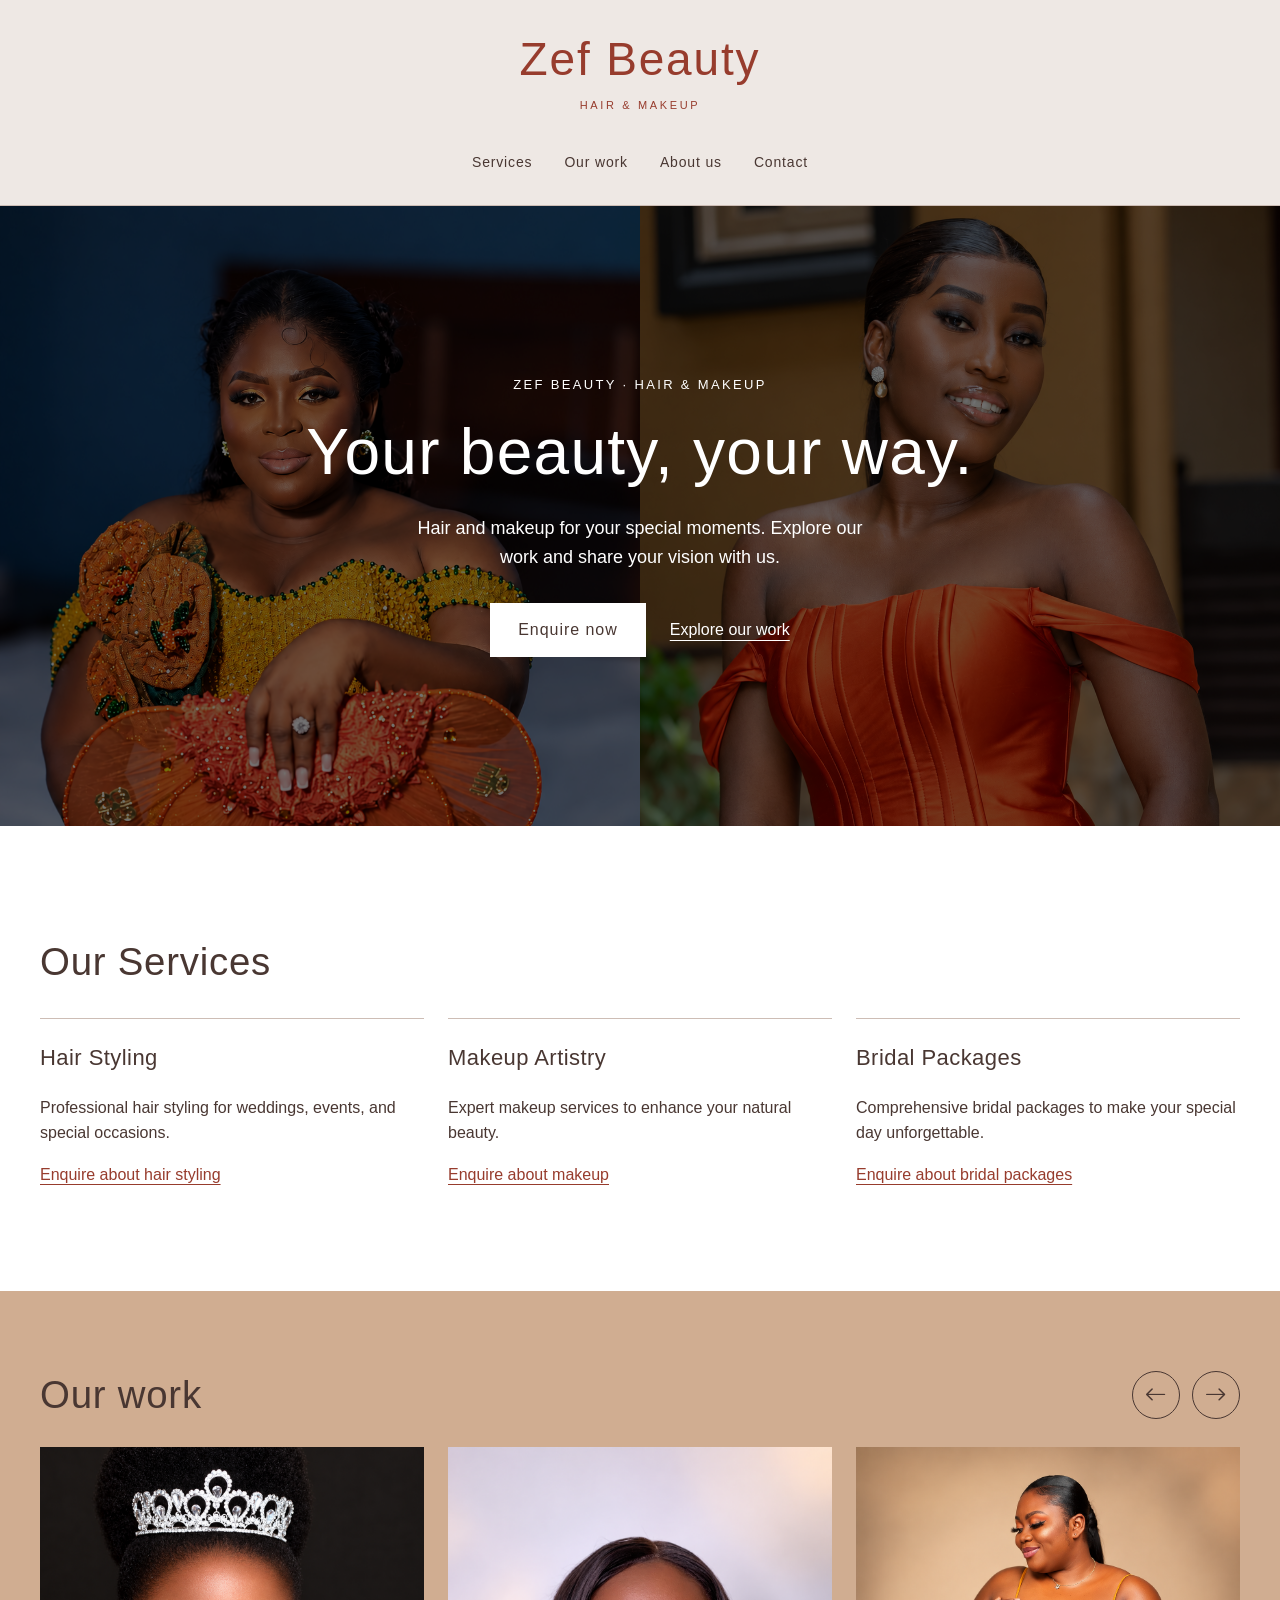
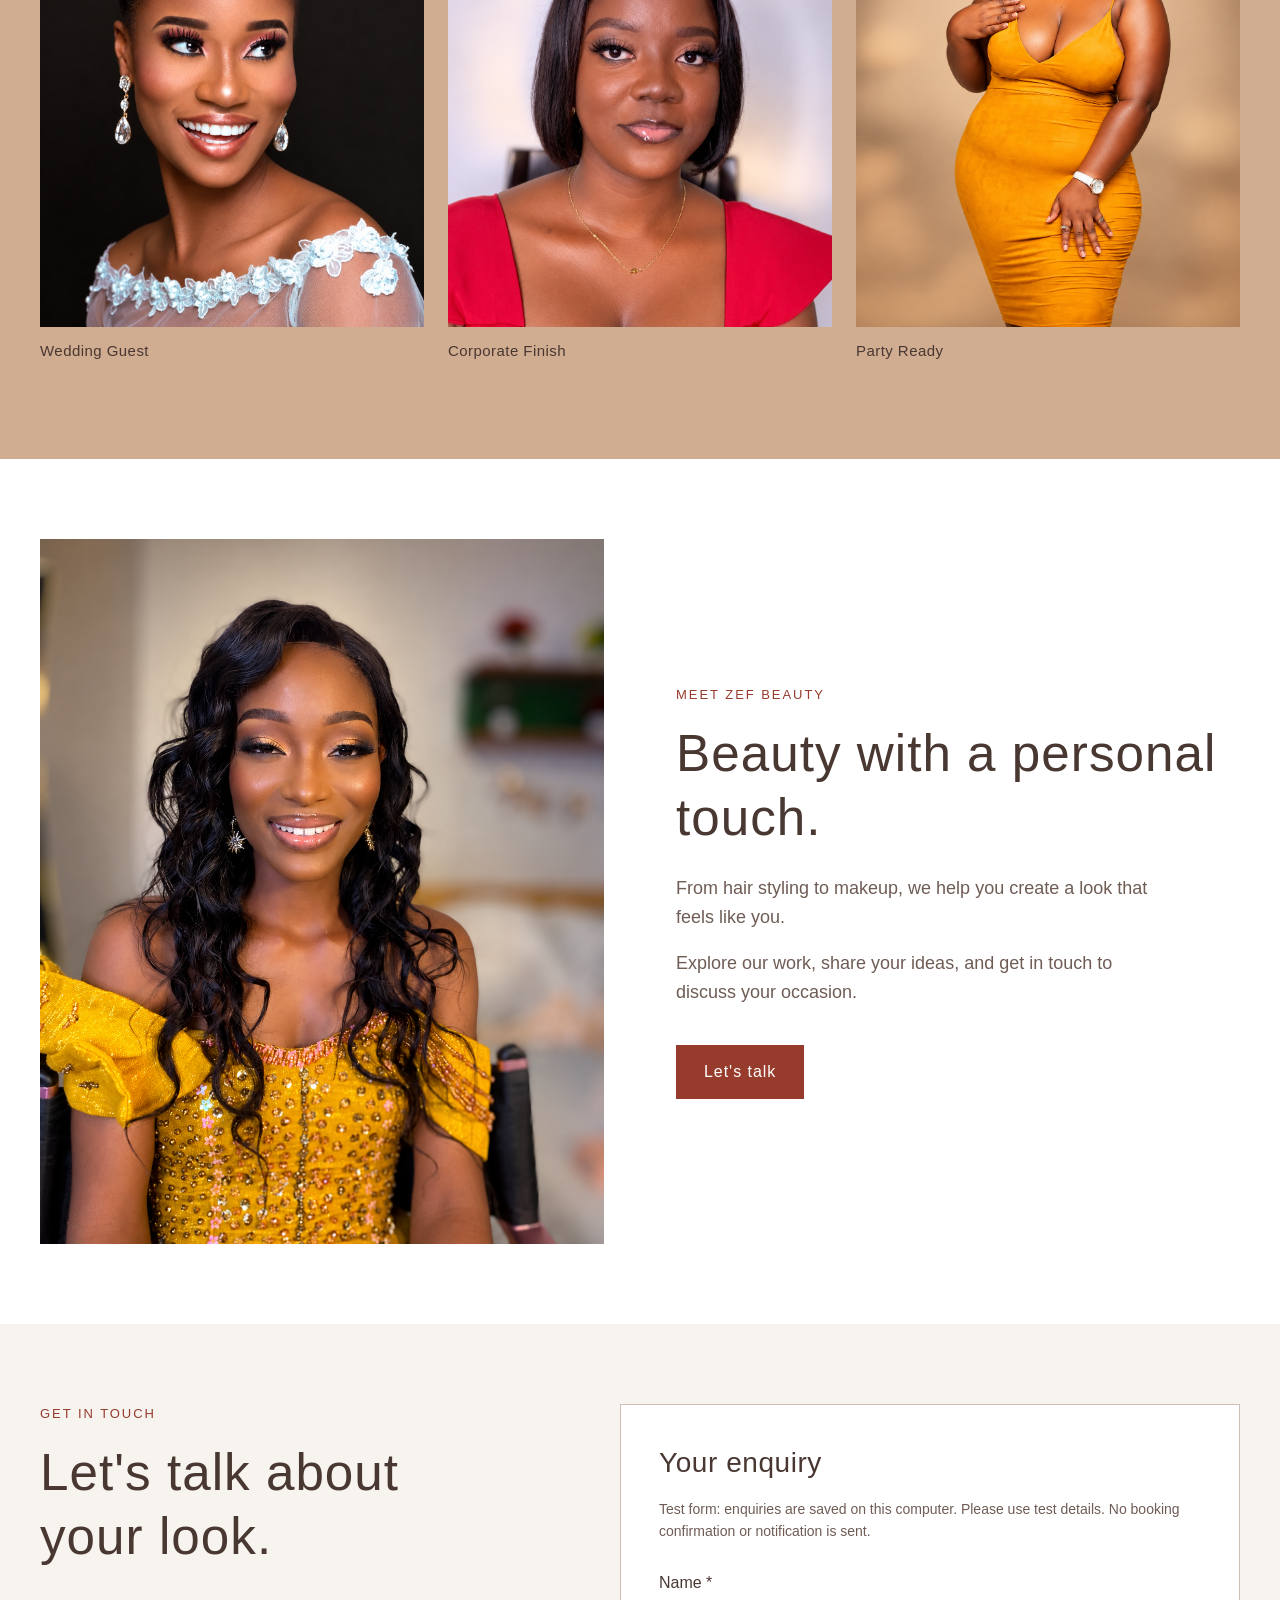
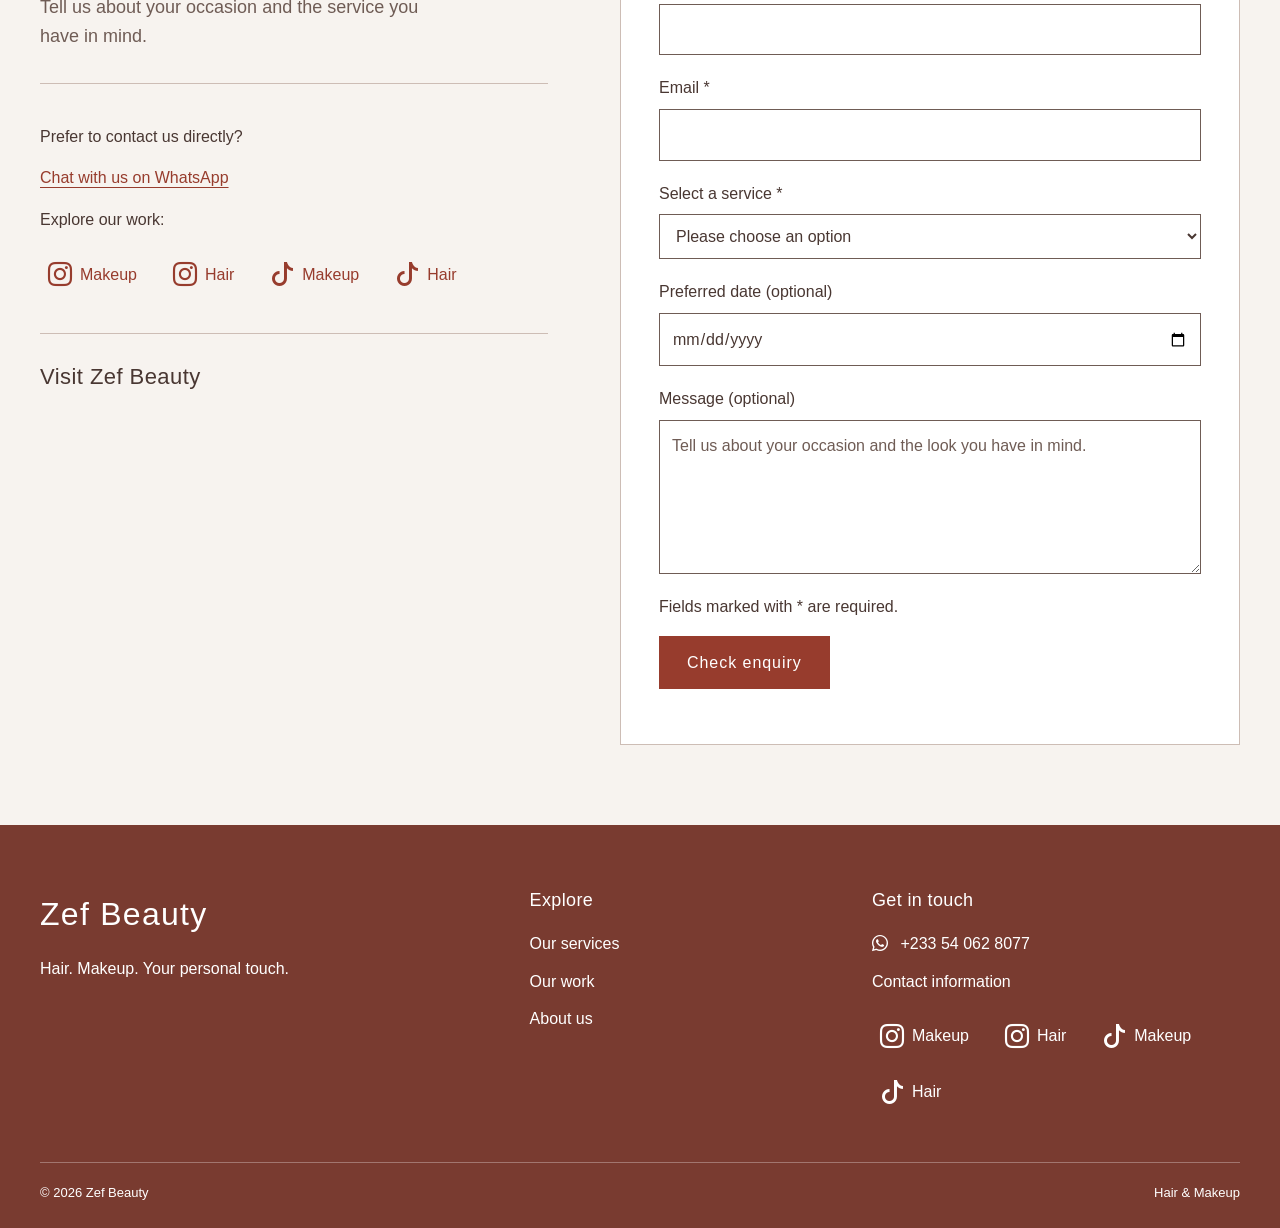
==== commit 75a1a419: "Connect enquiry form to Flask API with SQLite storage" ====
--- a/index.html
+++ b/index.html
@@ -382,8 +382,8 @@
                 <h3>Your enquiry</h3>
 
                 <p id="formNotice">
-                    Practice form: entries can be checked,
-                    but nothing is sent or saved.
+                    Test form: enquiries are saved on this computer.
+                    Please use test details. No booking confirmation or notification is sent.
                 </p>
 
                 <form id="enquiryForm" aria-describedby="formNotice">
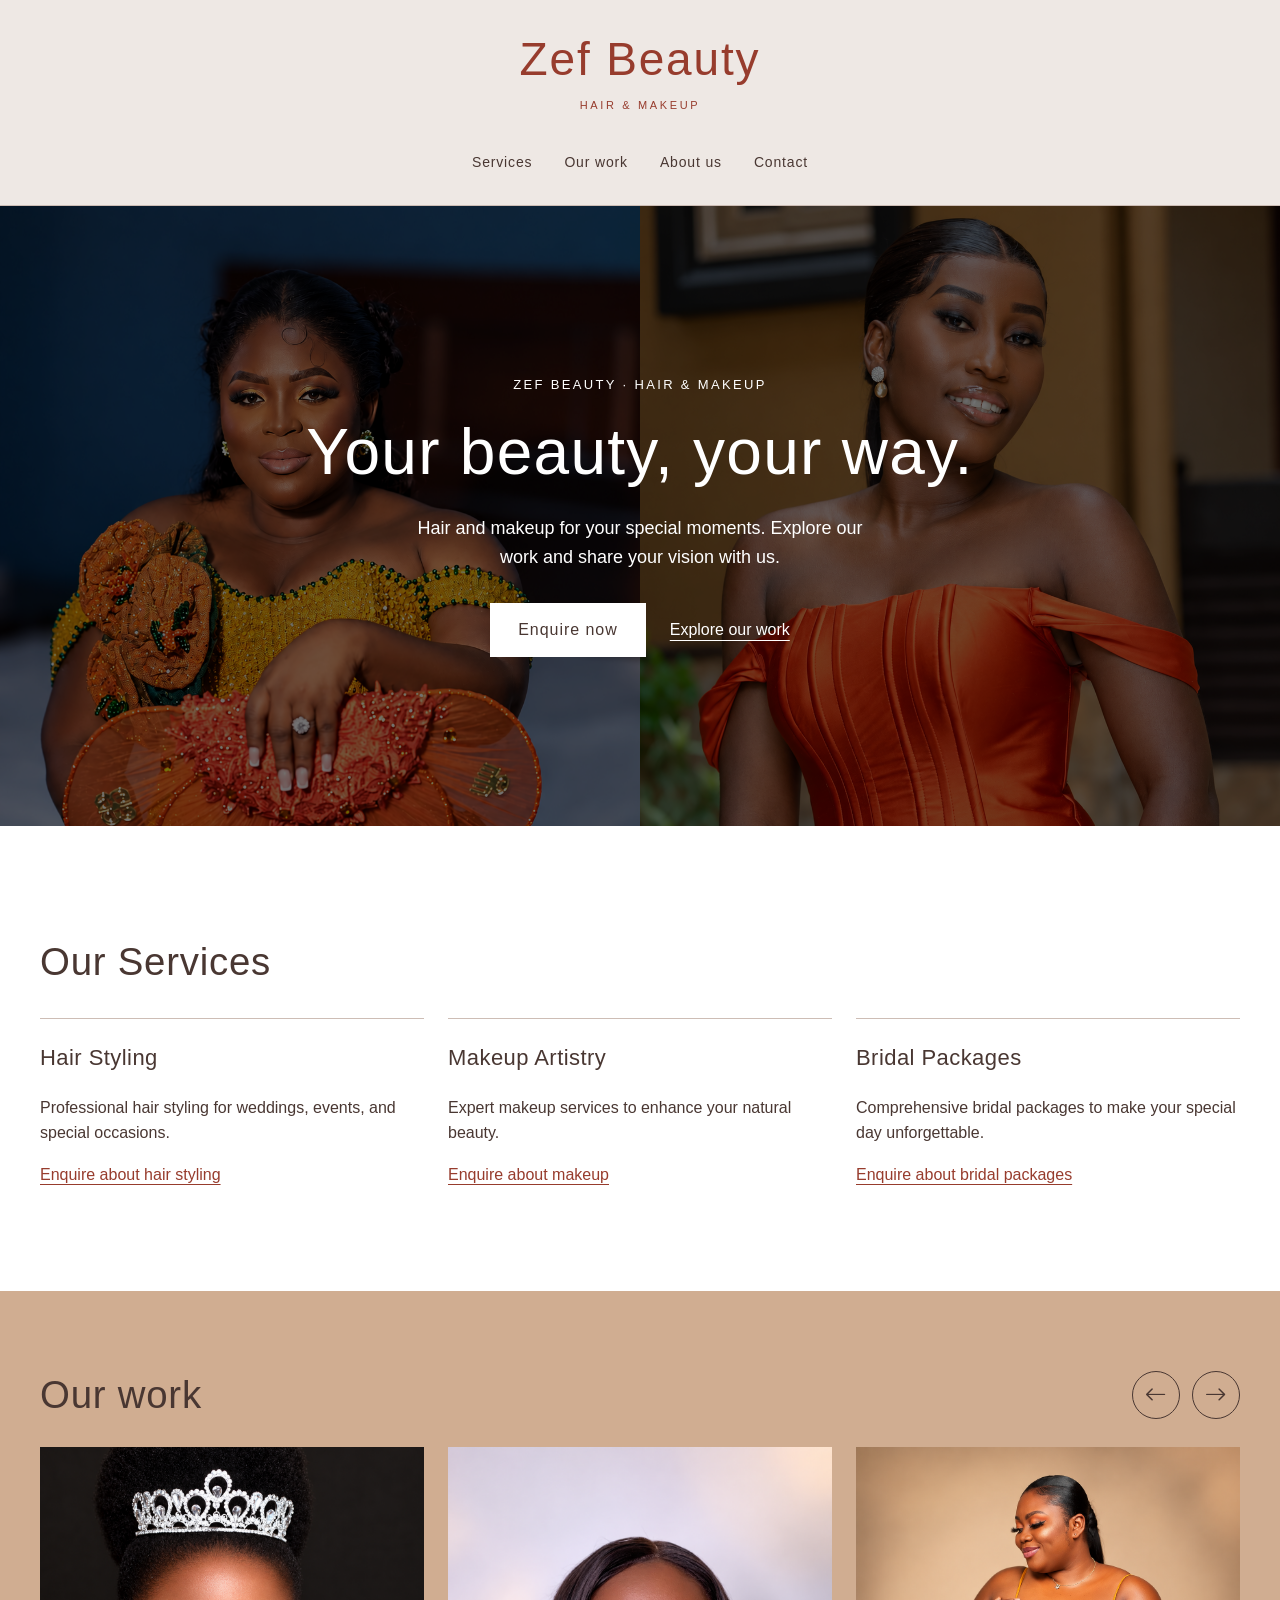
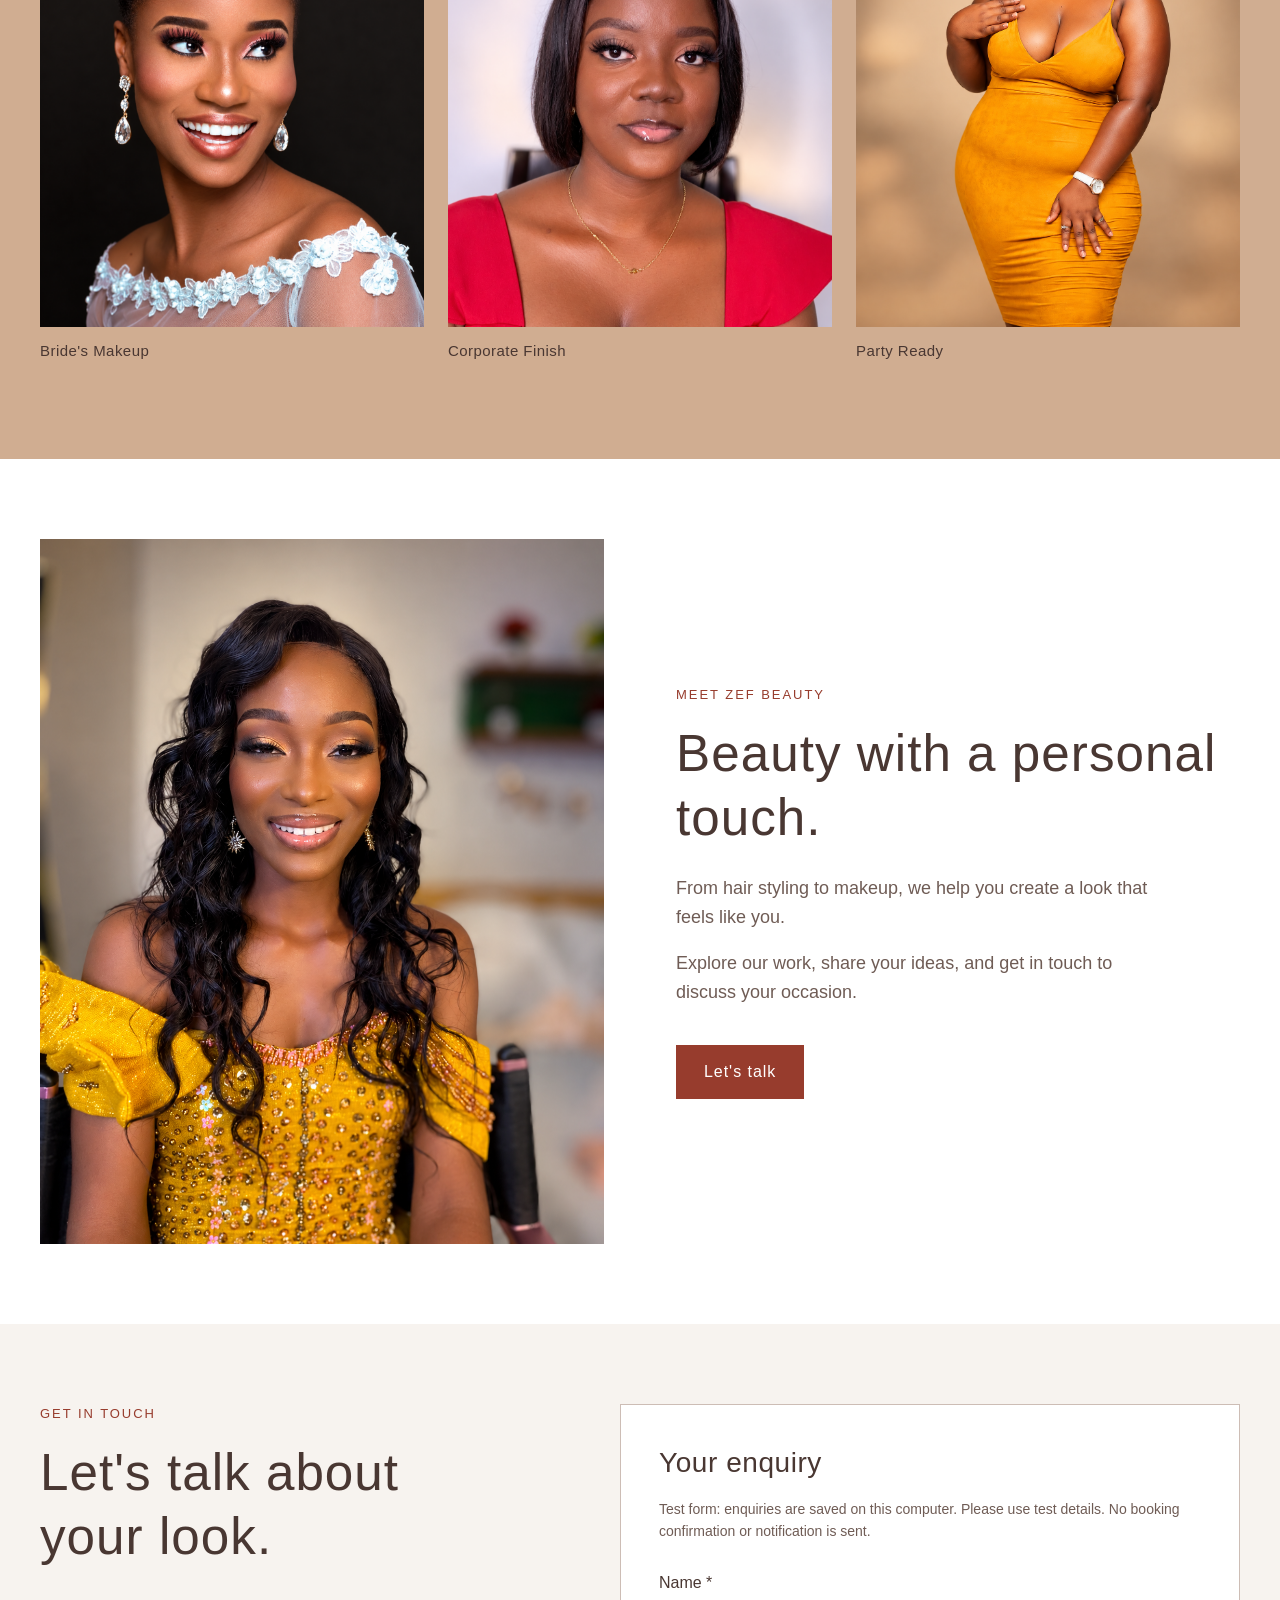
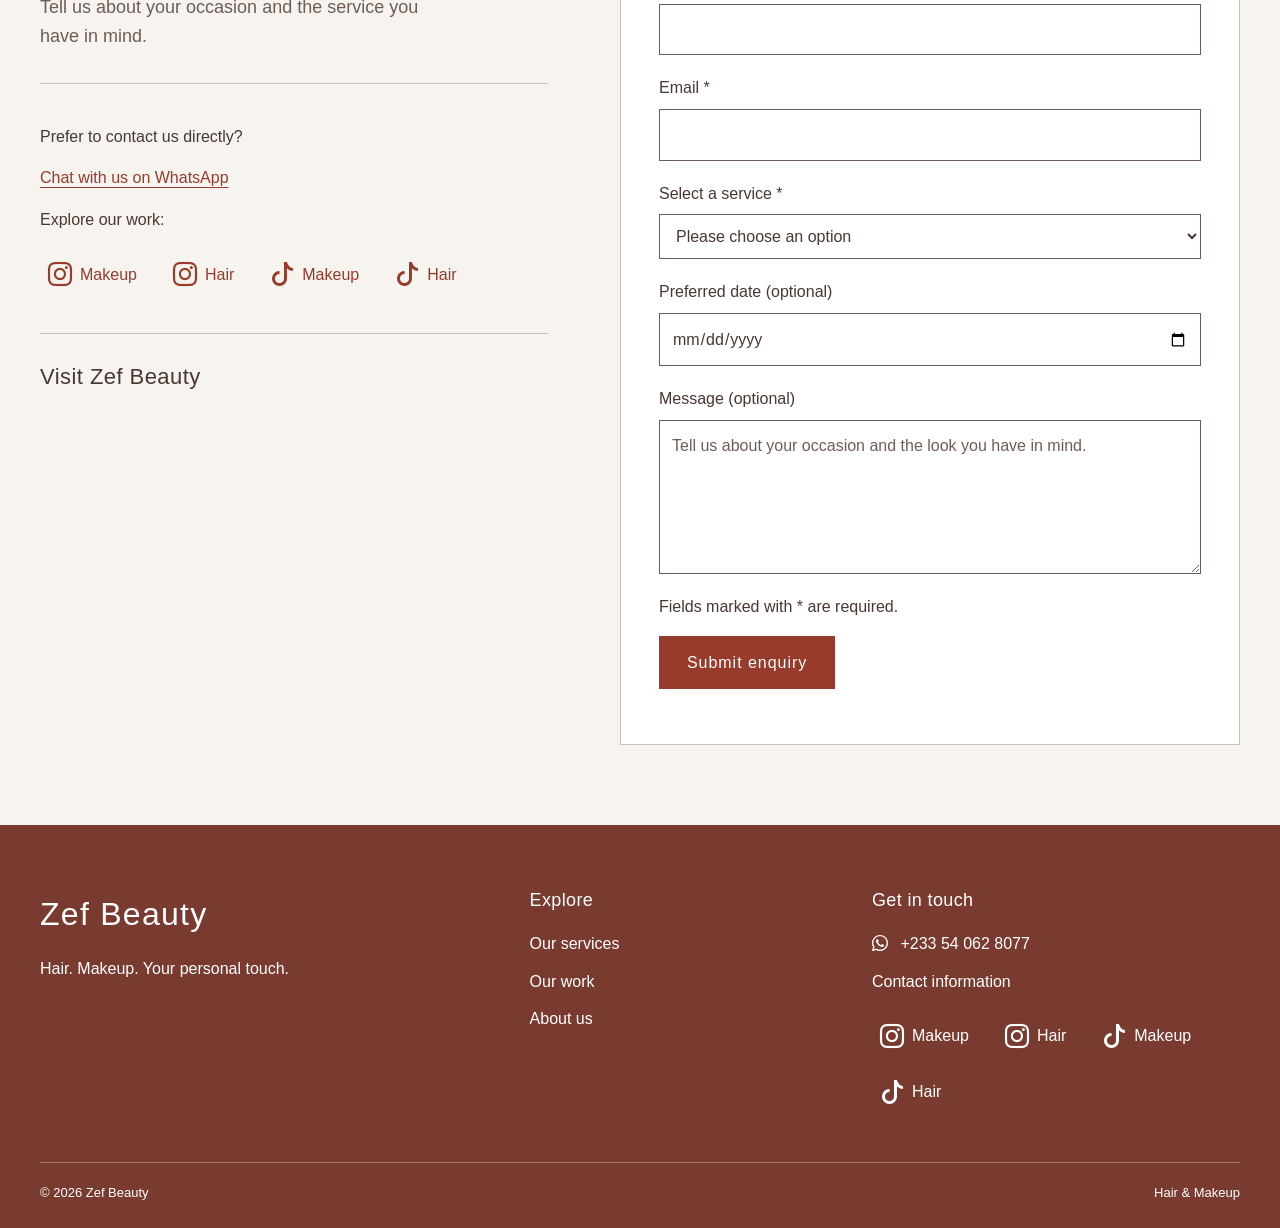
==== commit 7e230ad7: "Add enquiry API tests and GitHub Actions workflow" ====
--- a/index.html
+++ b/index.html
@@ -205,7 +205,7 @@
                         alt="Long straight hairstyle from Zef Beauty's portfolio"
                         loading="lazy"
                     >
-                    <figcaption>Wedding Guest</figcaption>
+                    <figcaption>Bride's Makeup</figcaption>
                 </figure>
                 <figure class="portfolio-item">
                     <img
@@ -238,16 +238,16 @@
                         alt="Makeup look paired with an orange dress"
                         loading="lazy"
                     >
-                    <figcaption>Bride`s Makeup</figcaption>
-                </figure>
-
-                <figure class="portfolio-item">
-                    <img
-                        src="images/bridal-package-01.png"
+                    <figcaption>Bride's Maid Touch</figcaption>
+                </figure>
+
+                <figure class="portfolio-item">
+                    <img
+                        src="images/makeup-look-05.png"
                         alt="Bridal makeup with a tiara and lace outfit"
                         loading="lazy"
                     >
-                    <figcaption>Bridal beauty</figcaption>
+                    <figcaption>Outdoor Look</figcaption>
                 </figure>
 
                 <figure class="portfolio-item">
@@ -257,6 +257,14 @@
                         loading="lazy"
                     >
                     <figcaption>Traditional engagement</figcaption>
+                </figure>
+                <figure class="portfolio-item">
+                    <img
+                        src="images/makeup-look-06.png"
+                        alt="Traditional engagement look with an orange fan"
+                        loading="lazy"
+                    >
+                    <figcaption>Night Out</figcaption>
                 </figure>
             </div>
         </section>
@@ -367,7 +375,7 @@
                     <iframe 
                         class="location-map"
                         title="Google Maps showing Zef Beauty in Haatso, Ghana"
-                        src="https://www.google.com/maps/embed?pb=!1m18!1m12!1m3!1d515.6783204678978!2d-0.2085340519933333!3d5.68676495104373!2m3!1f0!2f0!3f0!3m2!1i1024!2i768!4f13.1!3m3!1m2!1s0xfdf9d002a026bd9%3A0xb504204babecdf44!2sZef%20Beauty!5e0!3m2!1sen!2sde!4v1790600671265!5m2!1sen!2sde" 
+                        src="https://www.google.com/maps/embed?pb=!1m18!1m12!1m3!1d127066.71899781007!2d-0.2621306941006234!3d5.591373806788044!2m3!1f0!2f0!3f0!3m2!1i1024!2i768!4f13.1!3m3!1m2!1s0xfdf9084b2b7a773%3A0xbed14ed8650e2dd3!2sAccra%2C%20Ghana!5e0!3m2!1sen!2sde!4v1790666719429!5m2!1sen!2sde"
                         width="600" 
                         height="450" 
                         style="border:0;" 
@@ -430,7 +438,7 @@
                         <input
                             type="date"
                             id="preferredDate"
-                            name="preferred-date"
+                            name="preferredDate"
                         >
                     </div>
 
@@ -448,7 +456,7 @@
                     <p>Fields marked with * are required.</p>
 
                     <button type="submit" class="btn">
-                        Check enquiry
+                        Submit enquiry
                     </button>
 
                     <p id="formFeedback" role="status"></p>
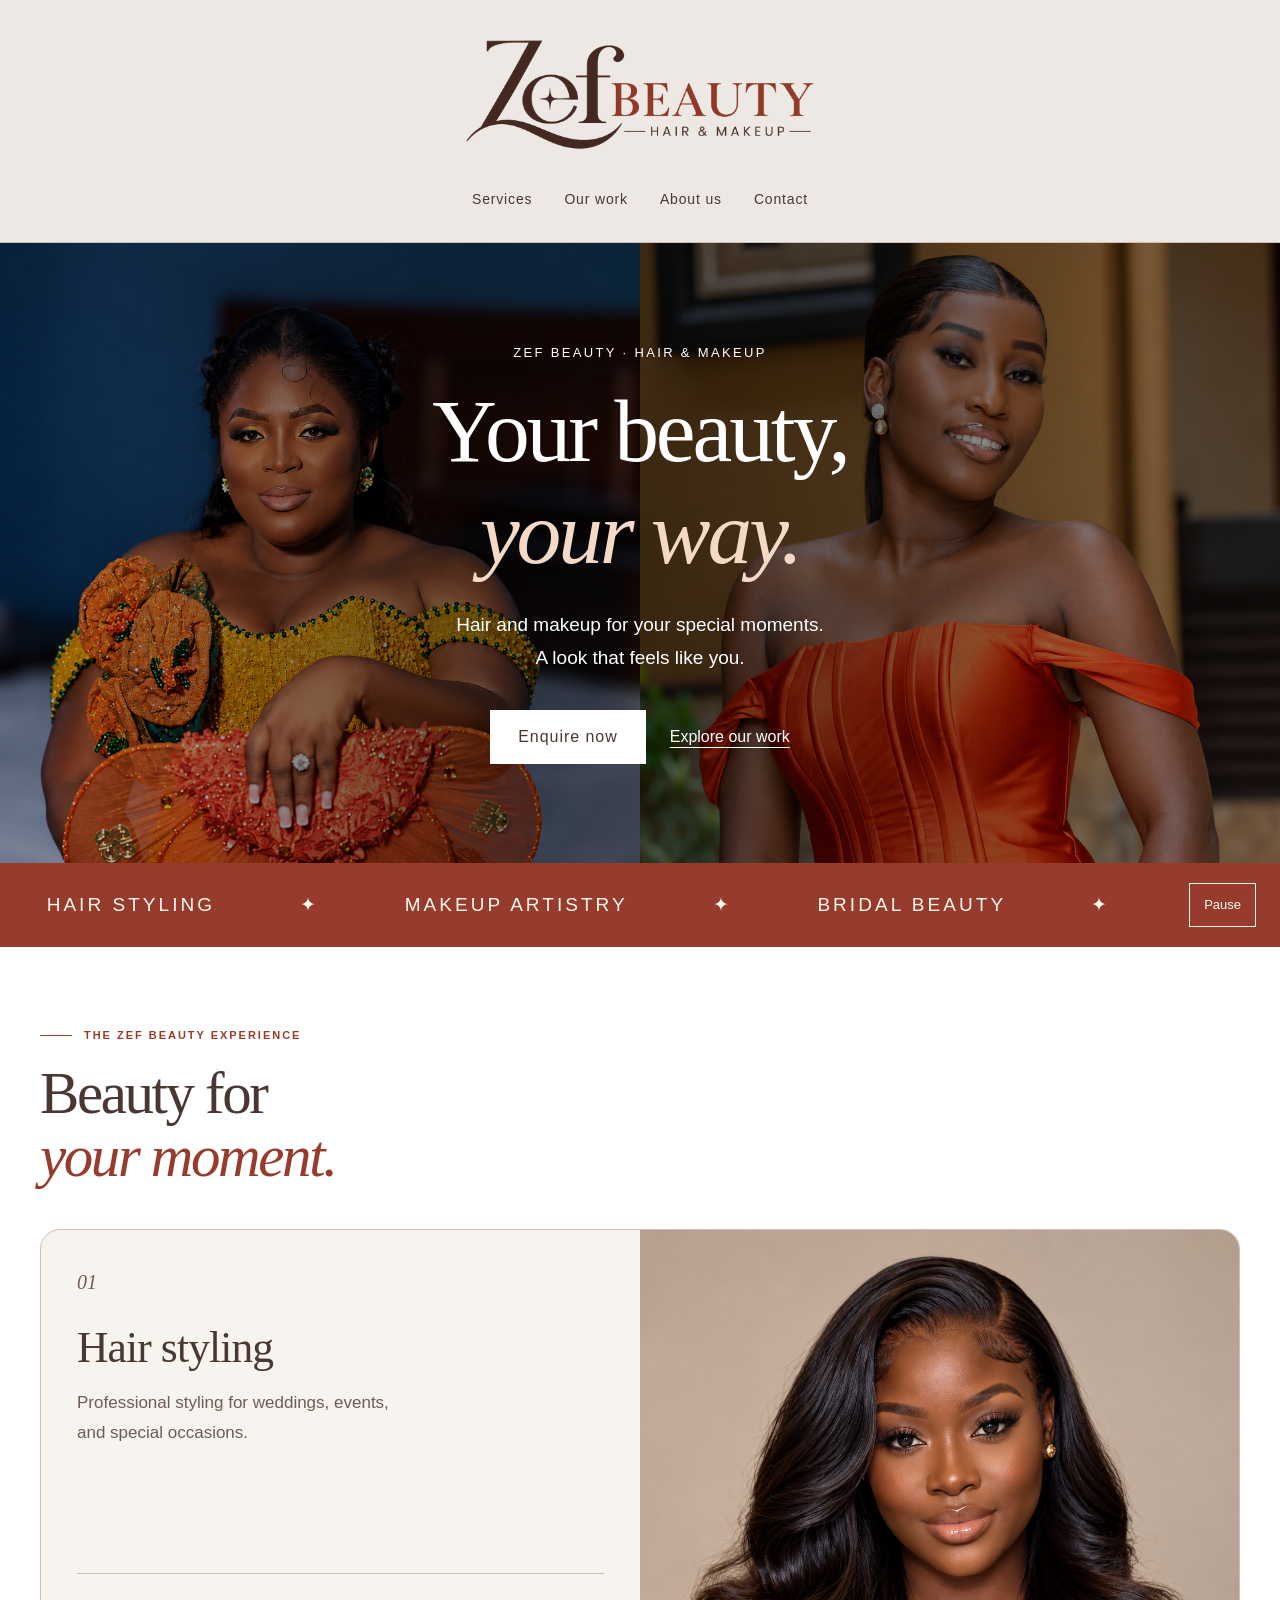
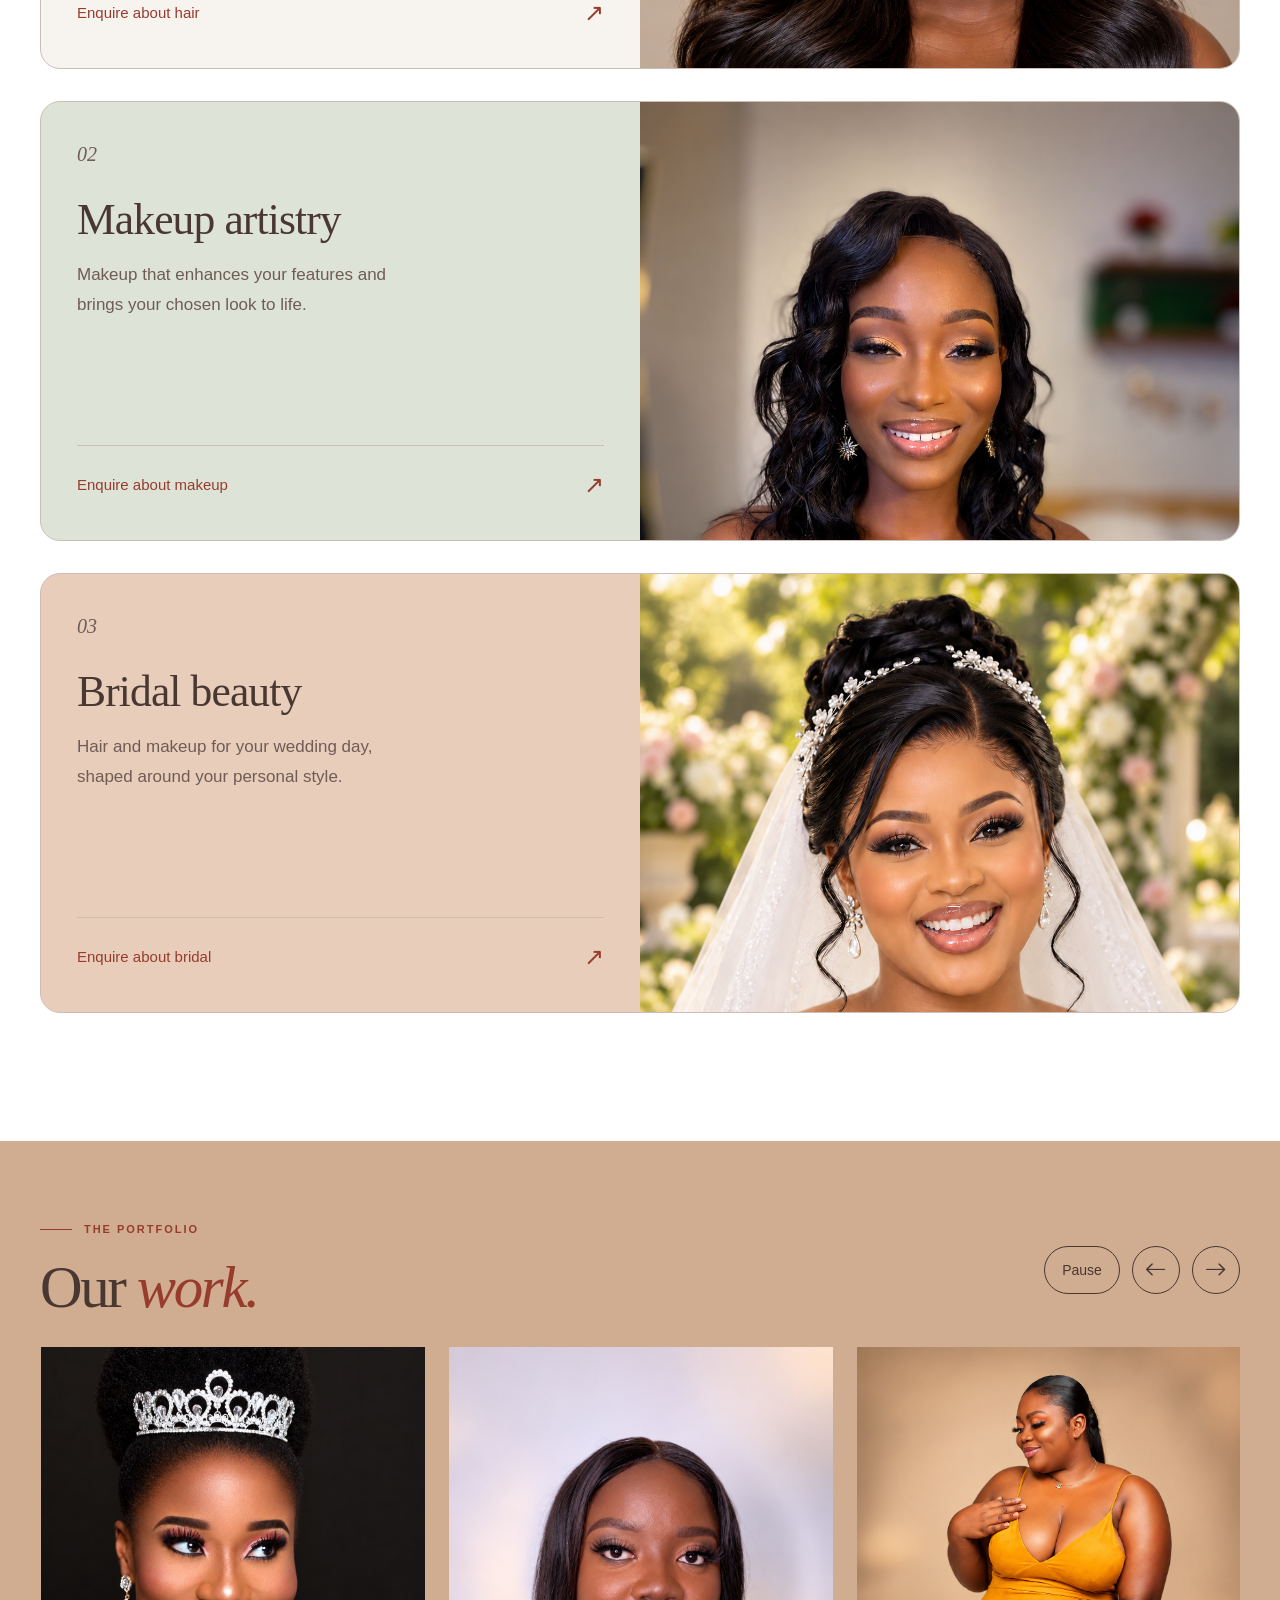
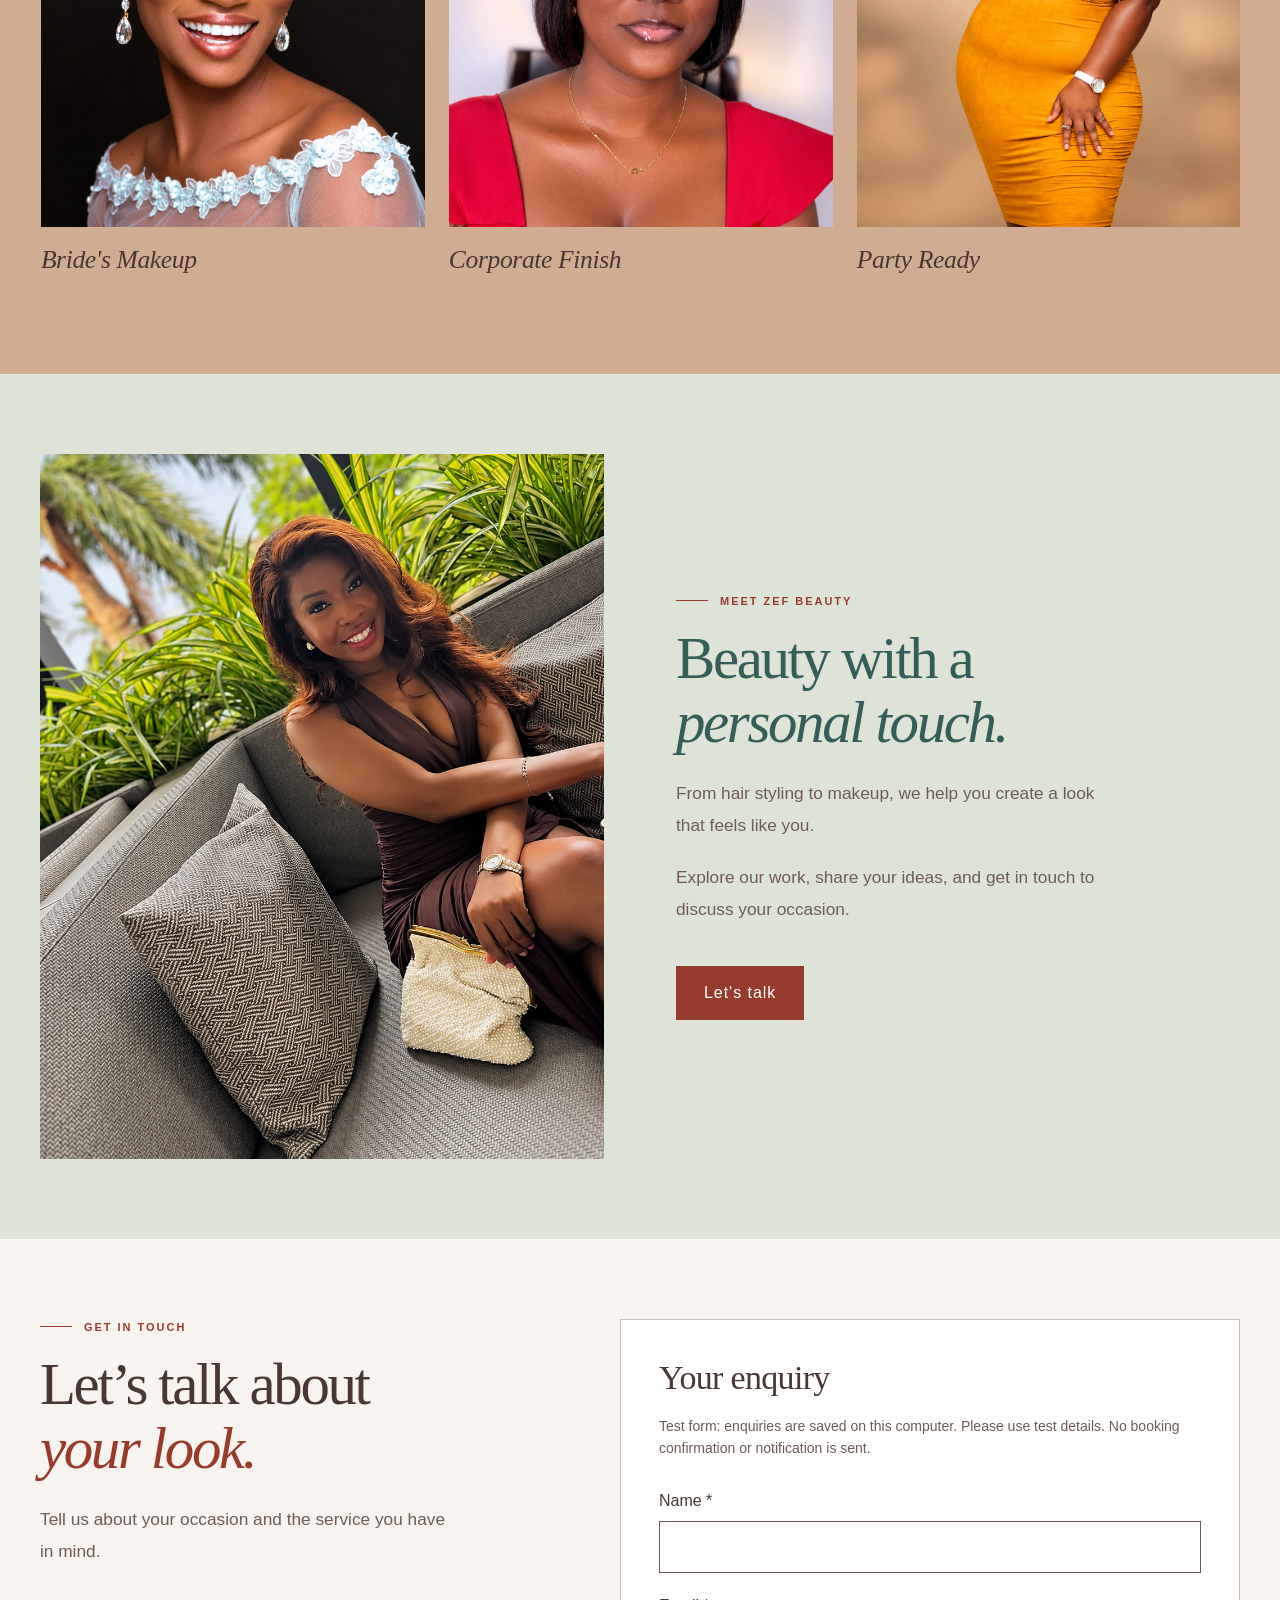
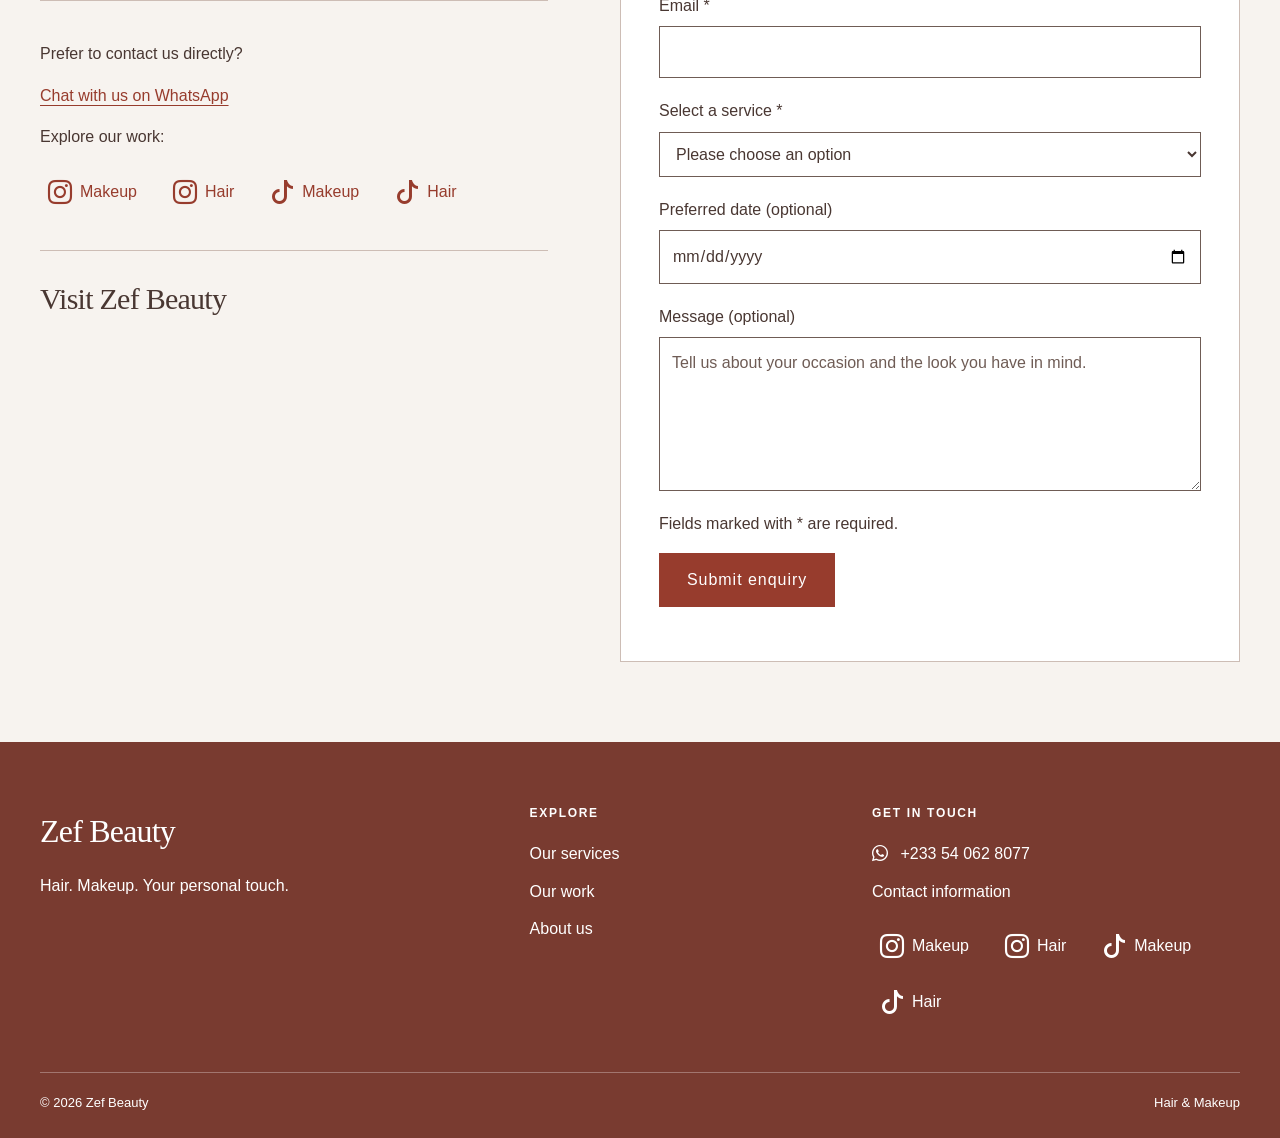
==== commit ef96689d: "Refine typography, fix service stacking, and add animated portfolio and logo" ====
--- a/index.html
+++ b/index.html
@@ -28,8 +28,13 @@
     </button>
 
     <a href="index.html" class="brand">
-        <span class="brand-name">Zef Beauty</span>
-        <span class="brand-tagline">Hair & Makeup</span>
+        <img
+                class="brand-logo"
+                src="images/zef-beauty-logo.png"
+                alt="Zef Beauty | Hair & Makeup"
+                width="2172"
+                height="724"
+            >
     </a>
 
     <nav id="mainNavigation" aria-label="Main navigation">
@@ -111,11 +116,16 @@
             <div class="hero-content">
                 <p class="hero-eyebrow">Zef Beauty · Hair & Makeup</p>
 
-                <h1>Your beauty, your way.</h1>
+                <h1>
+                    Your beauty,
+                    <span class="hero-heading-accent">your way.</span>
+                </h1>
 
                 <p class="hero-description">
                     Hair and makeup for your special moments.
-                    Explore our work and share your vision with us.
+                    <span class="hero-description-line">
+                        A look that feels like you.
+                    </span>
                 </p>
 
                 <div class="hero-actions">
@@ -126,43 +136,133 @@
                 </div>
             </div>
         </section>
-
+        <div class="beauty-ribbon">
+            <div class="beauty-ribbon-window">
+                <div class="beauty-ribbon-track">
+                    <div class="beauty-ribbon-group">
+                        <span>Hair styling</span>
+                        <span aria-hidden="true">✦</span>
+                        <span>Makeup artistry</span>
+                        <span aria-hidden="true">✦</span>
+                        <span>Bridal beauty</span>
+                        <span aria-hidden="true">✦</span>
+                    </div>
+
+                    <!-- A duplicate makes the movement loop continuously. -->
+                    <div class="beauty-ribbon-group" aria-hidden="true">
+                        <span>Hair styling</span>
+                        <span>✦</span>
+                        <span>Makeup artistry</span>
+                        <span>✦</span>
+                        <span>Bridal beauty</span>
+                        <span>✦</span>
+                    </div>
+                </div>
+            </div>
+
+            <button
+                class="beauty-ribbon-toggle"
+                type="button"
+                aria-label="Pause moving text"
+                hidden
+            >
+                Pause
+            </button>
+        </div>
         <section id="services">
-            <h2>Our Services</h2>
-            <div class="service-list">
+            <p class="services-eyebrow">The Zef Beauty experience</p>
+            <h2 class="section-title">Beauty for <span class="title-accent">your moment.</span></h2>
+
+            <div class="service-list service-stack">
                 <div class="service-item">
-                    <h3>Hair Styling</h3>
+                    <span class="service-number" aria-hidden="true">01</span>
+
+                    <h3>Hair styling</h3>
+
                     <p>
-                        Professional hair styling for weddings, events, 
+                        Professional styling for weddings, events,
                         and special occasions.
                     </p>
-                    <a href="#contact" class="service-link" data-service="hair">
-                        Enquire about hair styling
-                    </a>
-                </div>
+
+                    <a
+                        href="#contact"
+                        class="service-link"
+                        data-service="hair"
+                    >
+                        <span>Enquire about hair</span>
+                        <span class="service-arrow" aria-hidden="true">↗</span>
+                    </a>
+                    <div class="service-photo">
+                        <img
+                            src="images/hairstyle-look-02.png"
+                            alt="Long, straight hairstyle with a centre part"
+                            loading="lazy"
+                        >
+                    </div>
+                </div>
+
                 <div class="service-item">
-                    <h3>Makeup Artistry</h3>
+                    <span class="service-number" aria-hidden="true">02</span>
+
+                    <h3>Makeup artistry</h3>
+
                     <p>
-                        Expert makeup services to enhance your natural beauty.</p>
-                    <a href="#contact" class="service-link" data-service="makeup">
-                        Enquire about makeup 
-                    </a>
-                </div>
+                        Makeup that enhances your features and
+                        brings your chosen look to life.
+                    </p>
+
+                    <a
+                        href="#contact"
+                        class="service-link"
+                        data-service="makeup"
+                    >
+                        <span>Enquire about makeup</span>
+                        <span class="service-arrow" aria-hidden="true">↗</span>
+                    </a>
+                    <div class="service-photo">
+                        <img
+                            src="images/traditional-engagement-02.png"
+                            alt="Makeup look on a client wearing an orange dress"
+                            loading="lazy"
+                        >
+                    </div>
+                </div>
+
                 <div class="service-item">
-                    <h3>Bridal Packages</h3>
+                    <span class="service-number" aria-hidden="true">03</span>
+
+                    <h3>Bridal beauty</h3>
+
                     <p>
-                        Comprehensive bridal packages to make your special day unforgettable.
+                        Hair and makeup for your wedding day,
+                        shaped around your personal style.
                     </p>
-                    <a href="#contact" class="service-link" data-service="bridal">
-                        Enquire about bridal packages
-                    </a>
+
+                    <a
+                        href="#contact"
+                        class="service-link"
+                        data-service="bridal"
+                    >
+                        <span>Enquire about bridal</span>
+                        <span class="service-arrow" aria-hidden="true">↗</span>
+                    </a>
+                    <div class="service-photo">
+                        <img
+                            src="images/bridal-package-02.png"
+                            alt="Bridal makeup with an updo and tiara"
+                            loading="lazy"
+                        >
+                    </div>
                 </div>
             </div>
         </section>
 
         <section id="portfolio">
             <div class="portfolio-heading">
-                <h2>Our work</h2>
+                <div class="portfolio-intro">
+                    <p class="section-eyebrow">The portfolio</p>
+                    <h2 class="section-title">Our <span class="title-accent">work.</span></h2>
+                </div>
 
                 <div
                     class="carousel-controls"
@@ -172,6 +272,14 @@
                 >
                     <button
                         type="button"
+                        class="carousel-button portfolio-toggle"
+                        id="portfolioToggle"
+                        aria-controls="portfolioTrack"
+                    >
+                    Pause
+                    </button>
+                    <button
+                        type="button"
                         class="carousel-button"
                         id="portfolioPrevious"
                         aria-label="Previous portfolio photo"
@@ -272,7 +380,7 @@
         <section id="about" class="about-section">
             <div class="about-image">
                 <img
-                    src="images/traditional-engagement-02.png"
+                    src="images/about-pic-01.png"
                     alt="Bridal makeup look from Zef Beauty's portfolio"
                     loading="lazy"
                 >
@@ -281,7 +389,7 @@
             <div class="about-copy">
                 <p class="section-eyebrow">Meet Zef Beauty</p>
 
-                <h2>Beauty with a personal touch.</h2>
+                <h2 class="section-title">Beauty with a <span class="title-accent">personal touch.</span></h2>
 
                 <p>
                     From hair styling to makeup, we help you create
@@ -300,7 +408,7 @@
         <section id="contact" class="contact-section">
             <div class="contact-info">
                 <p class="section-eyebrow">Get in touch</p>
-                <h2>Let's talk about your look.</h2>
+                <h2 class="section-title">Let’s talk about <span class="title-accent">your look.</span></h2>
                 <p>
                     Tell us about your occasion and the service
                     you have in mind.
--- a/style.css
+++ b/style.css
@@ -5,8 +5,11 @@
     --color-accent-hover: #763024;
     --color-muted: #6f5c55;
     --color-border: #cdbdb5;
-    --color-text: #493732;
     --color-surface: #ffffff;
+    --color-sage: #dee3d8;
+    --color-green-blue: #355e58;
+    --font-heading: Georgia, "Times New Roman", serif;
+    --font-body: "Segoe UI", Arial, sans-serif;
 }
 
 /*Basic sizing*/
@@ -18,7 +21,7 @@
 
 body {
     margin: 0;
-    font-family: "Segoe UI", Arial, sans-serif;
+    font-family: var(--font-body);
     background-color: var(--color-background);
     color: var(--color-text);
     line-height: 1.6;
@@ -37,6 +40,7 @@
 }
 
 h1,h2,h3 {
+    font-family: var(--font-heading);
     font-weight: 400;
     letter-spacing: 0.02em;
 }
@@ -179,7 +183,13 @@
     position: absolute;
     inset: 0;
     z-index: -1;
-    background-color: rgb(0 0 0 / 55%);
+    background: linear-gradient(
+        90deg,
+        rgb(0 0 0 / 25%) 0%,
+        rgb(0 0 0 / 55%) 35%,
+        rgb(0 0 0 / 55%) 65%,
+        rgb(0 0 0 / 25%) 100%
+    );
 }
 
 .hero-content {
@@ -197,16 +207,31 @@
 }
 
 .hero h1 {
-    margin: 0 0 24px;
-    font-size: clamp(38px, 5vw, 68px);
-    line-height: 1.15;
+    margin: 0 0 28px;
+    font-family: var(--font-heading);
+    font-size: clamp(48px, 7vw, 96px);
+    font-weight: 400;
+    line-height: 1.05;
+    letter-spacing: -0.035em;
+}
+
+.hero-heading-accent {
+    display: block;
+    margin-top: 8px;
+    font-style: italic;
+    color: #f4d9c6;
 }
 
 .hero-description {
-    max-width: 48ch;
-    margin: 0 auto 32px;
+    max-width: 38ch;
+    margin: 0 auto 36px;
     color: #ffffff;
-    font-size: 18px;
+    font-size: clamp(16px, 1.5vw, 19px);
+    line-height: 1.75;
+}
+
+.hero-description-line {
+    display: block;
 }
 
 .hero-actions {
@@ -286,22 +311,37 @@
 }
 
 .service-item {
+    display: flex;
+    flex-direction: column;
     min-width: 0;
-    background-color: transparent;
-    border: none;
+    padding: 32px;
+    background-color: #f7f3ef;
+    border: 1px solid var(--color-border);
+    border-radius: 0;
+}
+
+.service-item h3 {
+    margin: 0 0 16px;
+    font-family: var(--font-heading);
+    font-size: clamp(30px, 3.4vw, 44px);
+    font-weight: 400;
+    line-height: 1.15;
+    letter-spacing: -0.02em;
+}
+
+.service-link {
+    display: flex;
+    align-items: center;
+    justify-content: space-between;
+    gap: 16px;
+    min-height: 44px;
+    margin-top: auto;
+    padding-top: 20px;
     border-top: 1px solid var(--color-border);
-    padding: 24px 0;
-    border-radius: 0;
-}
-
-.service-item h3 {
-    margin-top: 0;
-}
-
-.service-link {
+    color: var(--color-accent);
+    font-size: 15px;
     font-weight: 500;
-    color: var(--color-accent);
-    text-underline-offset: 4px;
+    text-decoration: none;
 }
 
 /* Portfolio carousel */
@@ -407,7 +447,6 @@
 .contact-info h2 {
     max-width: 14ch;
     margin: 0 0 24px;
-    font-size: clamp(34px, 4vw, 52px);
 }
 
 .contact-info > p:not(.section-eyebrow) {
@@ -597,7 +636,6 @@
 
 .about-copy h2 {
     margin: 0 0 24px;
-    font-size: clamp(34px, 4vw, 52px);
 }
 
 .about-copy > p:not(.section-eyebrow) {
@@ -711,26 +749,6 @@
     }
 }
 
-@media (max-width: 599px) {
-    main > .hero {
-        min-height: 640px;
-        padding: 48px 24px 36px;
-        align-items: end;
-    }
-
-    .hero h1 {
-        font-size: 36px;
-    }
-
-    .hero::before {
-        background: linear-gradient(
-            to bottom,
-            rgb(0 0 0 / 10%) 0%,
-            rgb(0 0 0 / 25%) 35%,
-            rgb(0 0 0 / 80%) 100%
-        );
-    }
-}
 
 /* Sliding mobile navigation */
 .menu-toggle,
@@ -791,10 +809,18 @@
 
     .menu-line {
         display: block;
-        width: 22px;
+        width: 24px;
         height: 1px;
         background-color: currentColor;
-        transition: transform 250ms ease, opacity 250ms ease;
+        transform-origin: center;
+        transition:
+            transform 400ms cubic-bezier(0.22, 1, 0.36, 1),
+            opacity 200ms ease;
+    }
+
+    /* Give the closed hamburger a slightly asymmetric shape. */
+    .menu-line:nth-child(2) {
+        transform: scaleX(0.75);
     }
 
     .menu-open .menu-line:nth-child(1) {
@@ -803,6 +829,7 @@
 
     .menu-open .menu-line:nth-child(2) {
         opacity: 0;
+        transform: scaleX(0);
     }
 
     .menu-open .menu-line:nth-child(3) {
@@ -939,4 +966,605 @@
 .site-header .menu-links > a:hover > span:first-child {
     text-decoration: underline;
     text-underline-offset: 6px;
+}
+
+
+/* Elements prepared by JavaScript for a one-time scroll reveal. */
+.reveal-pending {
+    opacity: 0;
+    transform: translateY(20px);
+    transition:
+        opacity 650ms ease,
+        transform 650ms cubic-bezier(0.22, 1, 0.36, 1);
+    transition-delay: var(--reveal-delay, 0ms);
+}
+
+.reveal-pending.reveal-visible {
+    opacity: 1;
+    transform: translateY(0);
+}
+
+/* Keep content immediately visible when reached by keyboard. */
+.reveal-pending:focus-within {
+    opacity: 1;
+    transform: none;
+    transition: none;
+}
+
+/* Follow the visitor's device accessibility preference. */
+@media (prefers-reduced-motion: reduce) {
+    .reveal-pending {
+        opacity: 1;
+        transform: none;
+        transition: none;
+    }
+}
+
+/* Moving service strip */
+.beauty-ribbon {
+    display: flex;
+    align-items: center;
+    gap: 16px;
+    padding: 20px 24px;
+    background-color: var(--color-accent);
+    color: #fff8f0;
+}
+
+.beauty-ribbon-window {
+    flex: 1;
+    min-width: 0;
+    overflow: hidden;
+}
+
+.beauty-ribbon-track {
+    display: flex;
+}
+
+.beauty-ribbon-group {
+    display: flex;
+    flex: 0 0 100%;
+    min-width: max-content;
+    align-items: center;
+    justify-content: space-around;
+    gap: 40px;
+    padding-right: 40px;
+    font-size: clamp(14px, 1.5vw, 19px);
+    font-weight: 400;
+    letter-spacing: 0.16em;
+    text-transform: uppercase;
+}
+
+/* Movement starts only after JavaScript enables the pause button. */
+.beauty-ribbon.is-ready .beauty-ribbon-group {
+    animation: beauty-ribbon-scroll 30s linear infinite;
+}
+
+@keyframes beauty-ribbon-scroll {
+    from {
+        transform: translateX(0);
+    }
+
+    to {
+        transform: translateX(-100%);
+    }
+}
+
+.beauty-ribbon.is-paused .beauty-ribbon-group,
+.beauty-ribbon:hover .beauty-ribbon-group,
+.beauty-ribbon:focus-within .beauty-ribbon-group {
+    animation-play-state: paused;
+}
+
+.beauty-ribbon-toggle {
+    flex-shrink: 0;
+    min-height: 44px;
+    padding: 8px 14px;
+    border: 1px solid currentColor;
+    border-radius: 0;
+    background: transparent;
+    color: inherit;
+    font: inherit;
+    font-size: 13px;
+    cursor: pointer;
+}
+
+.beauty-ribbon-toggle:focus-visible {
+    outline: 2px solid #fff8f0;
+    outline-offset: 4px;
+}
+
+/* Without animation, display all the words as a static strip. */
+.beauty-ribbon:not(.is-ready) .beauty-ribbon-group {
+    min-width: 0;
+    flex-wrap: wrap;
+    gap: 12px 24px;
+    padding-right: 0;
+}
+
+.beauty-ribbon:not(.is-ready)
+.beauty-ribbon-group[aria-hidden="true"] {
+    display: none;
+}
+
+@media (prefers-reduced-motion: reduce) {
+    .beauty-ribbon.is-ready .beauty-ribbon-group {
+        animation: none;
+        transform: none;
+        min-width: 0;
+        flex-wrap: wrap;
+        gap: 12px 24px;
+        padding-right: 0;
+    }
+
+    .beauty-ribbon-group[aria-hidden="true"],
+    .beauty-ribbon-toggle {
+        display: none;
+    }
+}
+
+/* Hero text appears in a short sequence. */
+@media (prefers-reduced-motion: no-preference) {
+    .hero-eyebrow,
+    .hero h1,
+    .hero-description,
+    .hero-actions {
+        animation: hero-text-enter 800ms
+            cubic-bezier(0.22, 1, 0.36, 1) both;
+    }
+
+    .hero-eyebrow {
+        animation-delay: 0ms;
+    }
+
+    .hero h1 {
+        animation-delay: 100ms;
+    }
+
+    .hero-description {
+        animation-delay: 200ms;
+    }
+
+    .hero-actions {
+        animation-delay: 300ms;
+    }
+
+    /* Keyboard navigation makes the content visible immediately. */
+    .hero-content:focus-within > * {
+        animation: none;
+    }
+}
+
+@keyframes hero-text-enter {
+    from {
+        opacity: 0;
+        transform: translateY(14px);
+    }
+
+    to {
+        opacity: 1;
+        transform: translateY(0);
+    }
+}
+
+@media (max-width: 599px) {
+    .hero::before {
+        background: linear-gradient(
+            to bottom,
+            rgb(0 0 0 / 15%) 0%,
+            rgb(0 0 0 / 30%) 30%,
+            rgb(0 0 0 / 60%) 65%,
+            rgb(0 0 0 / 70%) 100%
+        );
+    }
+}
+
+/* Services typography and details */
+.services-eyebrow {
+    margin: 0 0 12px;
+    color: var(--color-accent);
+    font-size: 12px;
+    font-weight: 500;
+    letter-spacing: 0.16em;
+    text-transform: uppercase;
+}
+
+#services > h2 {
+    max-width: 18ch;
+    margin: 0 0 40px;
+}
+
+.service-number {
+    display: block;
+    margin-bottom: 32px;
+    color: var(--color-muted);
+    font-family: var(--font-heading);
+    font-size: 20px;
+    font-style: italic;
+}
+
+.service-item > p {
+    margin: 0 0 32px;
+    color: var(--color-muted);
+    line-height: 1.75;
+}
+
+.service-arrow {
+    flex-shrink: 0;
+    font-size: 24px;
+}
+
+.service-link:hover > span:first-child {
+    text-decoration: underline;
+    text-underline-offset: 5px;
+}
+
+/* Colour feedback for a mouse or keyboard interaction. */
+@media (hover: hover) and (pointer: fine) {
+    .service-item:hover {
+        background-color: #efe5dc;
+        border-color: var(--color-accent);
+    }
+}
+
+.service-item:focus-within {
+    background-color: #efe5dc;
+    border-color: var(--color-accent);
+}
+
+@media (prefers-reduced-motion: no-preference) {
+    .service-arrow {
+        transition: transform 200ms ease;
+    }
+
+    .service-link:hover .service-arrow,
+    .service-link:focus-visible .service-arrow {
+        transform: translate(3px, -3px);
+    }
+}
+
+/* supporting colours */
+#about {
+    background-color: var(--color-sage);
+    color: var(--color-text);
+}
+
+#about h2 {
+    color: var(--color-green-blue);
+}
+
+
+
+
+/* The form title uses the same font at a smaller size. */
+#contact .contact-form-panel h2,
+#contact .contact-form-panel h3 {
+    font-family: var(--font-heading);
+    font-size: clamp(28px, 3vw, 34px);
+    font-weight: 400;
+    line-height: 1.2;
+    letter-spacing: -0.02em;
+}
+
+/* Services: edge-to-edge photographs and scrolling stack */
+.service-list.service-stack {
+    display: grid;
+    grid-template-columns: minmax(0, 1fr);
+    gap: 32px;
+    padding-bottom: 48px;
+    isolation: isolate;
+}
+
+.service-stack > .service-item {
+    position: relative;
+    display: grid;
+    grid-template-columns: minmax(0, 1fr) minmax(0, 1fr);
+    grid-template-rows: auto auto 1fr auto;
+    grid-template-areas:
+        "number photo"
+        "title photo"
+        "description photo"
+        "link photo";
+    gap: 0;
+    min-height: 440px;
+    padding: 0;
+    border: 1px solid var(--color-border);
+    border-radius: 20px;
+    background-color: #f7f3ef;
+}
+
+/* Each later card sits slightly lower and above the previous one. */
+.service-stack > .service-item:nth-child(1) {
+    --stack-offset: 0px;
+    z-index: 1;
+}
+
+.service-stack > .service-item:nth-child(2) {
+    --stack-offset: 18px;
+    z-index: 2;
+    background-color: var(--color-sage);
+}
+
+.service-stack > .service-item:nth-child(3) {
+    --stack-offset: 36px;
+    z-index: 3;
+    background-color: #e8cdbb;
+}
+
+/* Spacing belongs to the text, rather than the whole card. */
+.service-stack .service-number {
+    grid-area: number;
+    margin: 36px 36px 24px;
+}
+
+.service-stack h3 {
+    grid-area: title;
+    margin: 0 36px 16px;
+}
+
+.service-stack .service-item > p {
+    grid-area: description;
+    max-width: 36ch;
+    margin: 0 36px 32px;
+}
+
+.service-stack .service-link {
+    grid-area: link;
+    margin: 0 36px 36px;
+}
+
+/* Desktop photograph fills the right side. */
+.service-stack .service-photo {
+    grid-area: photo;
+    position: relative;
+    align-self: stretch;
+    min-width: 0;
+    min-height: 0;
+    height: auto;
+    margin: 0;
+    overflow: hidden;
+    border-radius: 0 19px 19px 0;
+}
+
+.service-stack .service-photo img {
+    position: absolute;
+    inset: 0;
+    display: block;
+    width: 100%;
+    height: 100%;
+    object-fit: cover;
+    object-position: center top;
+}
+
+/* Scrolling stack */
+.service-stack.stack-enabled > .service-item {
+    position: sticky;
+    top: calc(var(--stack-top, 24px) + var(--stack-offset));
+}
+
+/* Keep all links accessible when navigating with the keyboard. */
+.service-stack:has(:focus-visible) > .service-item {
+    position: relative;
+    top: auto;
+}
+
+/* Mobile: photograph becomes the card header. */
+@media (max-width: 699px) {
+    .service-list.service-stack {
+        gap: 24px;
+    }
+
+    .service-stack > .service-item {
+        grid-template-columns: minmax(0, 1fr);
+        grid-template-rows: auto auto auto auto auto;
+        grid-template-areas:
+            "photo"
+            "number"
+            "title"
+            "description"
+            "link";
+        min-height: 0;
+    }
+
+    .service-stack .service-photo {
+        height: clamp(120px, 22svh, 170px);
+        border-radius: 19px 19px 0 0;
+    }
+
+    .service-stack .service-number {
+        margin: 16px 24px 8px;
+        font-size: 16px;
+    }
+
+    .service-stack h3 {
+        margin: 0 24px 12px;
+        font-size: 28px;
+    }
+
+    .service-stack .service-item > p {
+        max-width: none;
+        margin: 0 24px 16px;
+        font-size: 15px;
+        line-height: 1.55;
+    }
+
+    .service-stack .service-link {
+        min-height: 44px;
+        margin: 0 24px 20px;
+        padding-top: 12px;
+        font-size: 14px;
+    }
+}
+
+@media (prefers-reduced-motion: reduce) {
+    .service-stack.stack-enabled > .service-item {
+        position: relative;
+        top: auto;
+    }
+}
+
+/* Adjust each photograph's focal point on mobile. */
+@media (max-width: 699px) {
+    .service-stack > .service-item:nth-child(1) .service-photo img {
+        object-position: 50% 15%;
+    }
+
+    .service-stack > .service-item:nth-child(2) .service-photo img {
+        object-position: 50% 25%;
+    }
+
+    .service-stack > .service-item:nth-child(3) .service-photo img {
+        object-position: 50% 25%;
+    }
+}
+
+/* Continuous portfolio movement */
+#portfolioTrack {
+    scroll-behavior: auto;
+}
+
+/* Copies are only displayed when the continuous loop is enabled. */
+#portfolioTrack > [data-portfolio-copy] {
+    display: none;
+}
+
+#portfolioTrack.is-looping {
+    scroll-snap-type: none;
+}
+
+#portfolioTrack.is-looping > [data-portfolio-copy] {
+    display: block;
+}
+
+.portfolio-toggle {
+    width: auto;
+    min-width: 76px;
+    padding: 0 16px;
+    border-radius: 24px;
+    font: inherit;
+    font-size: 14px;
+}
+
+.portfolio-toggle[hidden] {
+    display: none;
+}
+
+/* Shared typography: one heading style throughout the page. */
+main .section-title {
+    font-family: var(--font-heading);
+    font-size: clamp(38px, 4.6vw, 64px);
+    font-weight: 400;
+    line-height: 1.08;
+    letter-spacing: -0.04em;
+    text-wrap: balance;
+}
+
+.title-accent {
+    color: var(--color-accent);
+    font-style: italic;
+}
+
+#about .title-accent {
+    color: var(--color-green-blue);
+}
+
+.brand-name,
+.footer-logo {
+    font-family: var(--font-heading);
+    letter-spacing: -0.025em;
+}
+
+/* Small editorial labels and a fine decorative line. */
+.section-eyebrow,
+.services-eyebrow {
+    display: flex;
+    align-items: center;
+    gap: 12px;
+    margin: 0 0 18px;
+    font-family: var(--font-body);
+    font-size: 11px;
+    font-weight: 600;
+    line-height: 1.5;
+    letter-spacing: 0.18em;
+    text-transform: uppercase;
+}
+
+.section-eyebrow::before,
+.services-eyebrow::before {
+    content: "";
+    width: 32px;
+    height: 1px;
+    flex-shrink: 0;
+    background-color: currentColor;
+}
+
+/* Comfortable reading widths and a quieter, consistent body style. */
+.about-copy > p:not(.section-eyebrow),
+.contact-info > p:not(.section-eyebrow) {
+    max-width: 44ch;
+    margin: 0 0 20px;
+    color: var(--color-muted);
+    font-size: clamp(16px, 1.35vw, 18px);
+    font-weight: 400;
+    line-height: 1.85;
+    text-wrap: pretty;
+}
+
+.service-stack .service-item > p {
+    font-size: 17px;
+    line-height: 1.75;
+    text-wrap: pretty;
+}
+
+.service-stack h3 {
+    text-wrap: balance;
+}
+
+.portfolio-item figcaption {
+    padding-top: 16px;
+    font-family: var(--font-heading);
+    font-size: clamp(20px, 2vw, 26px);
+    font-style: italic;
+    line-height: 1.35;
+    letter-spacing: -0.015em;
+}
+
+.business-location h3 {
+    font-size: 30px;
+    letter-spacing: -0.025em;
+}
+
+/* Footer navigation stays smaller than the main section headings. */
+.site-footer h2 {
+    font-family: var(--font-body);
+    font-size: 12px;
+    font-weight: 600;
+    letter-spacing: 0.14em;
+    text-transform: uppercase;
+}
+
+@media (max-width: 699px) {
+    .service-stack .service-item > p {
+        font-size: 15px;
+        line-height: 1.6;
+    }
+}
+
+
+/* Header logo */
+.site-header .brand {
+    width: min(360px, 100%);
+    min-width: 0;
+}
+
+.brand-logo {
+    display: block;
+    width: 100%;
+    height: auto;
+}
+
+@media (max-width: 1023px) {
+    .site-header .brand {
+        width: min(240px, 100%);
+        justify-self: center;
+    }
 }
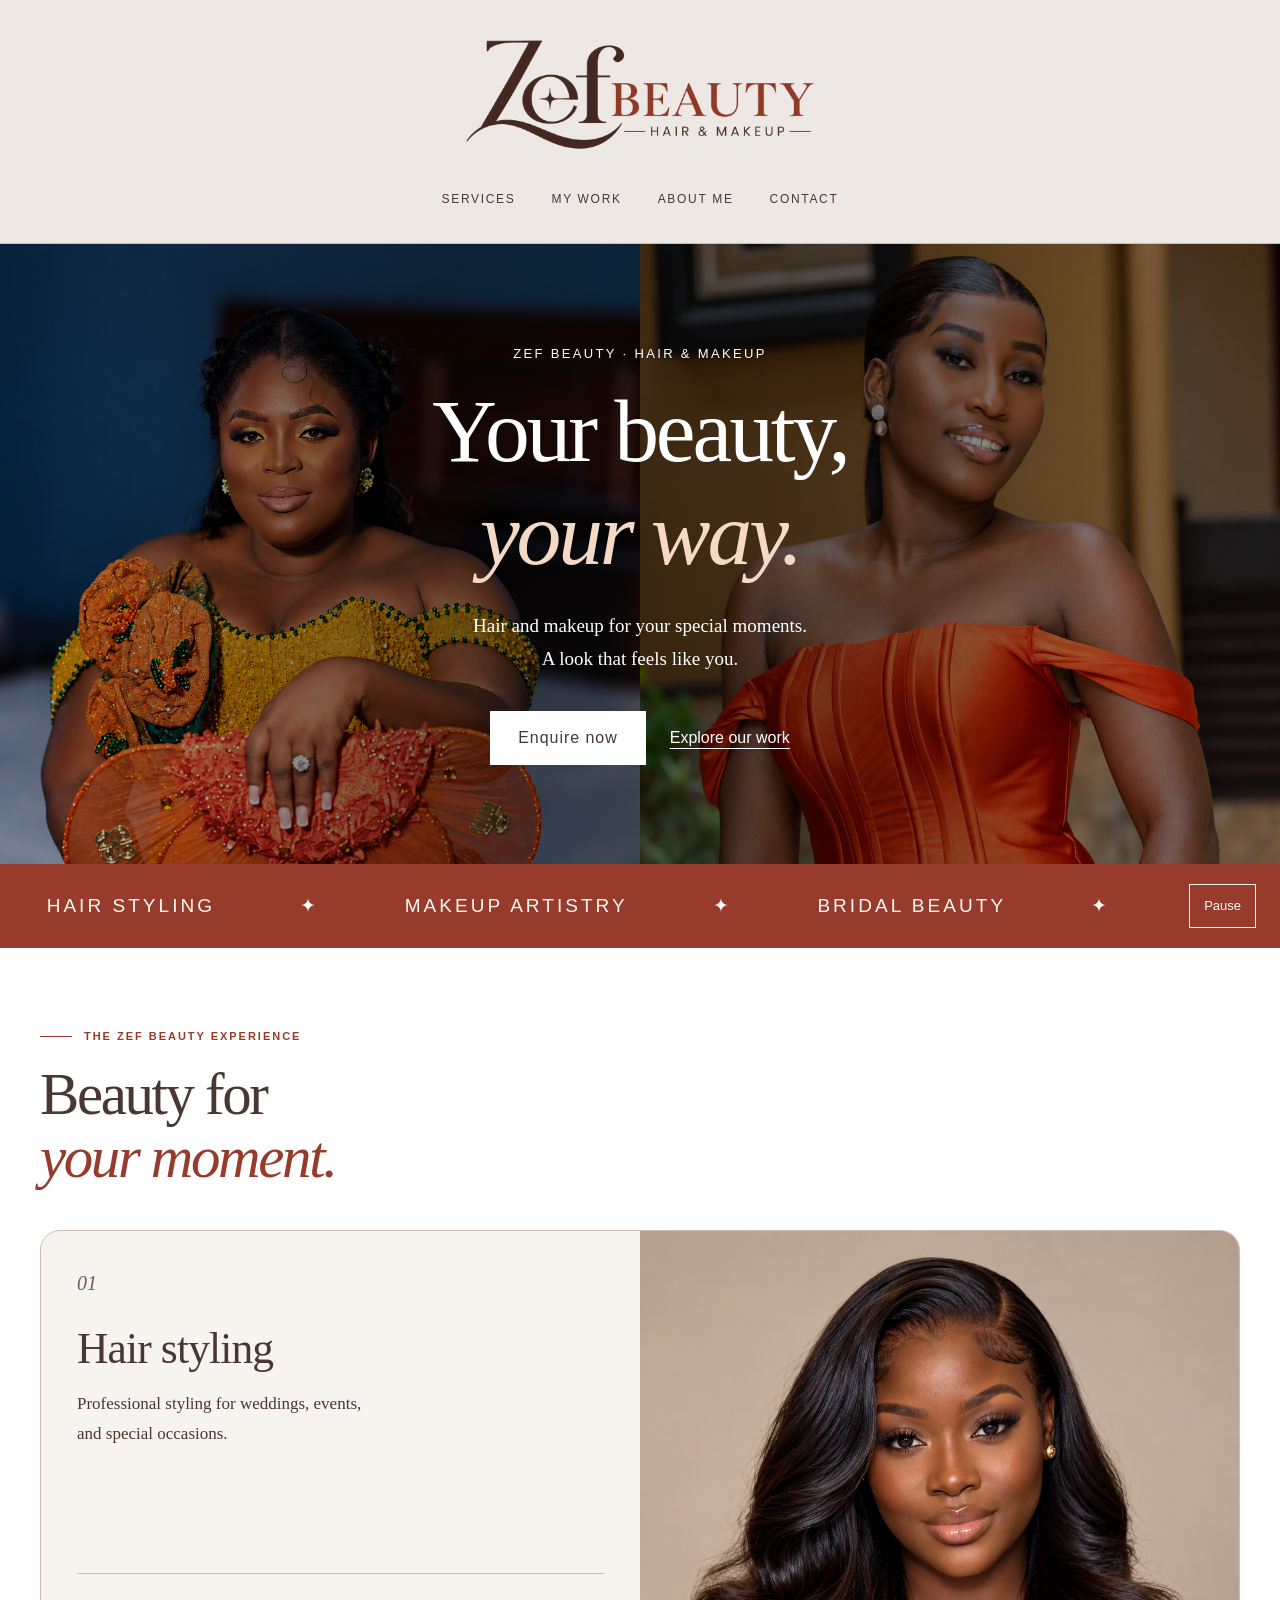
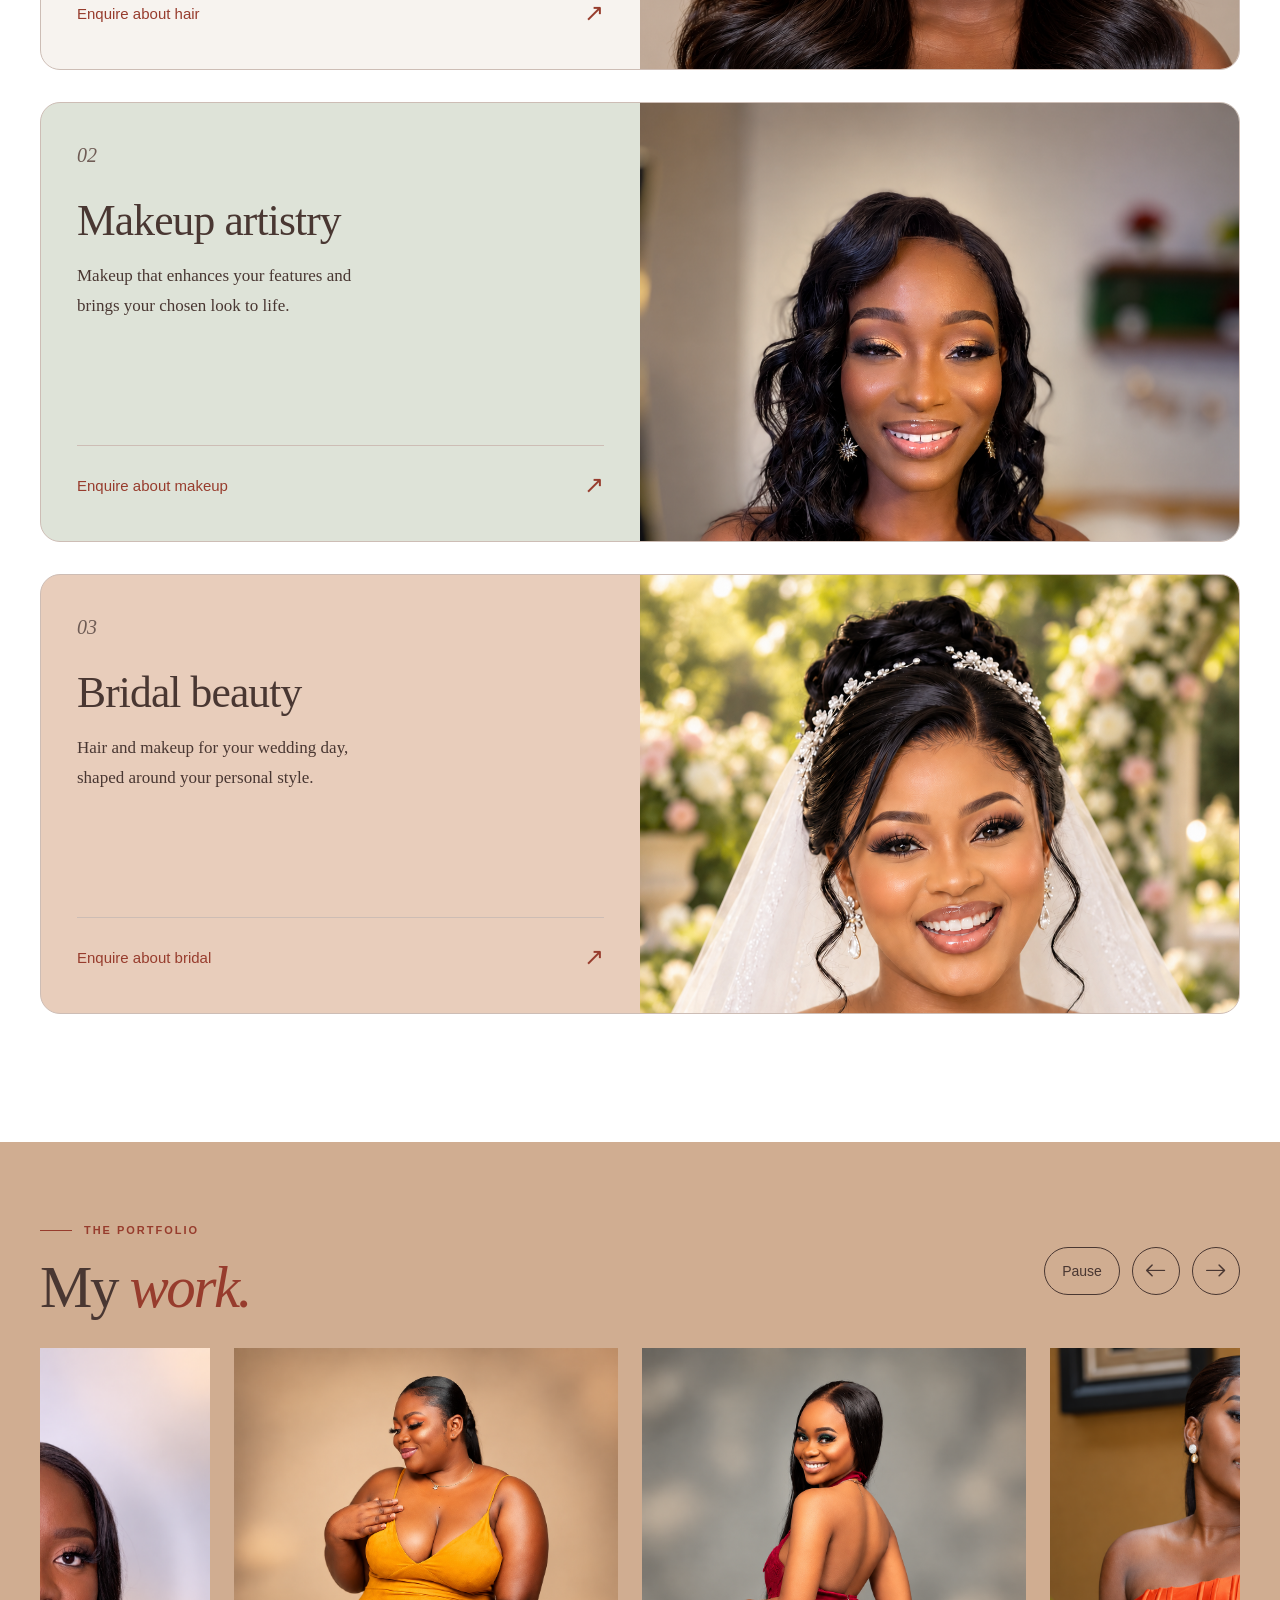
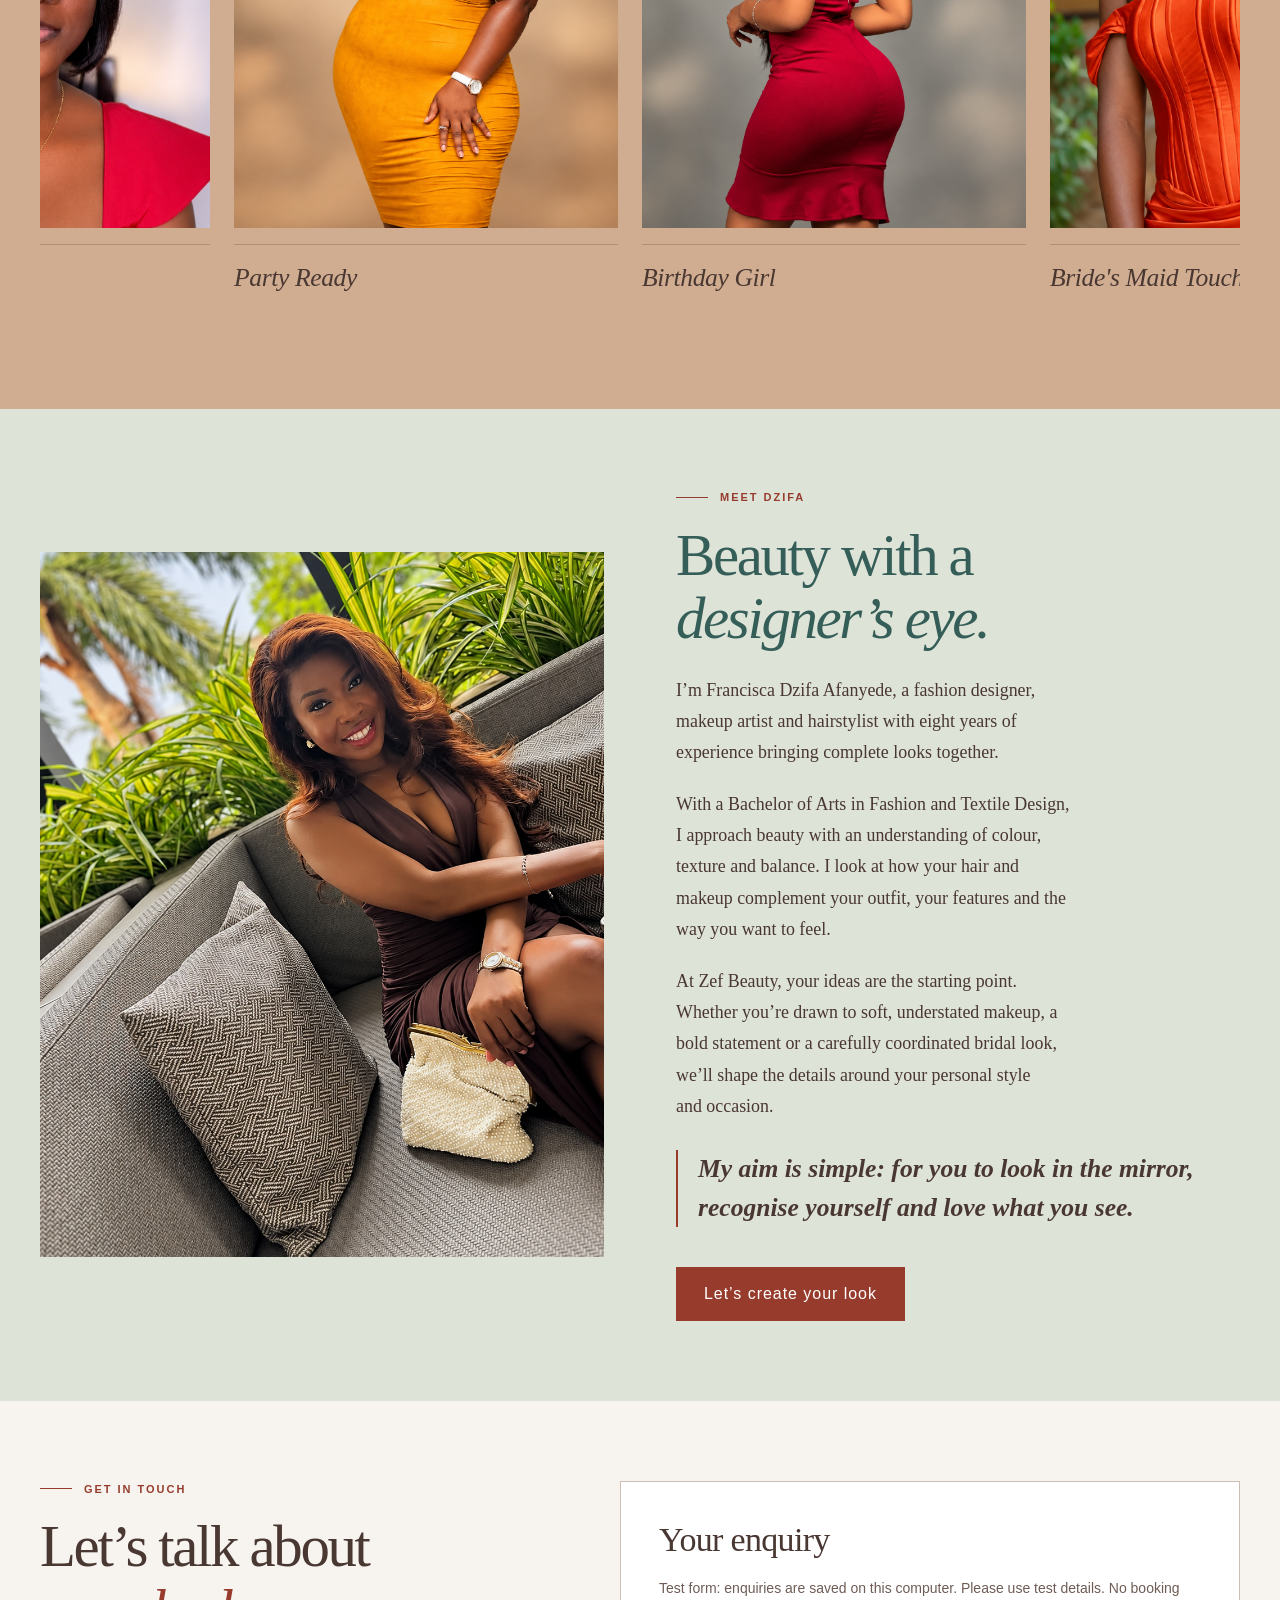
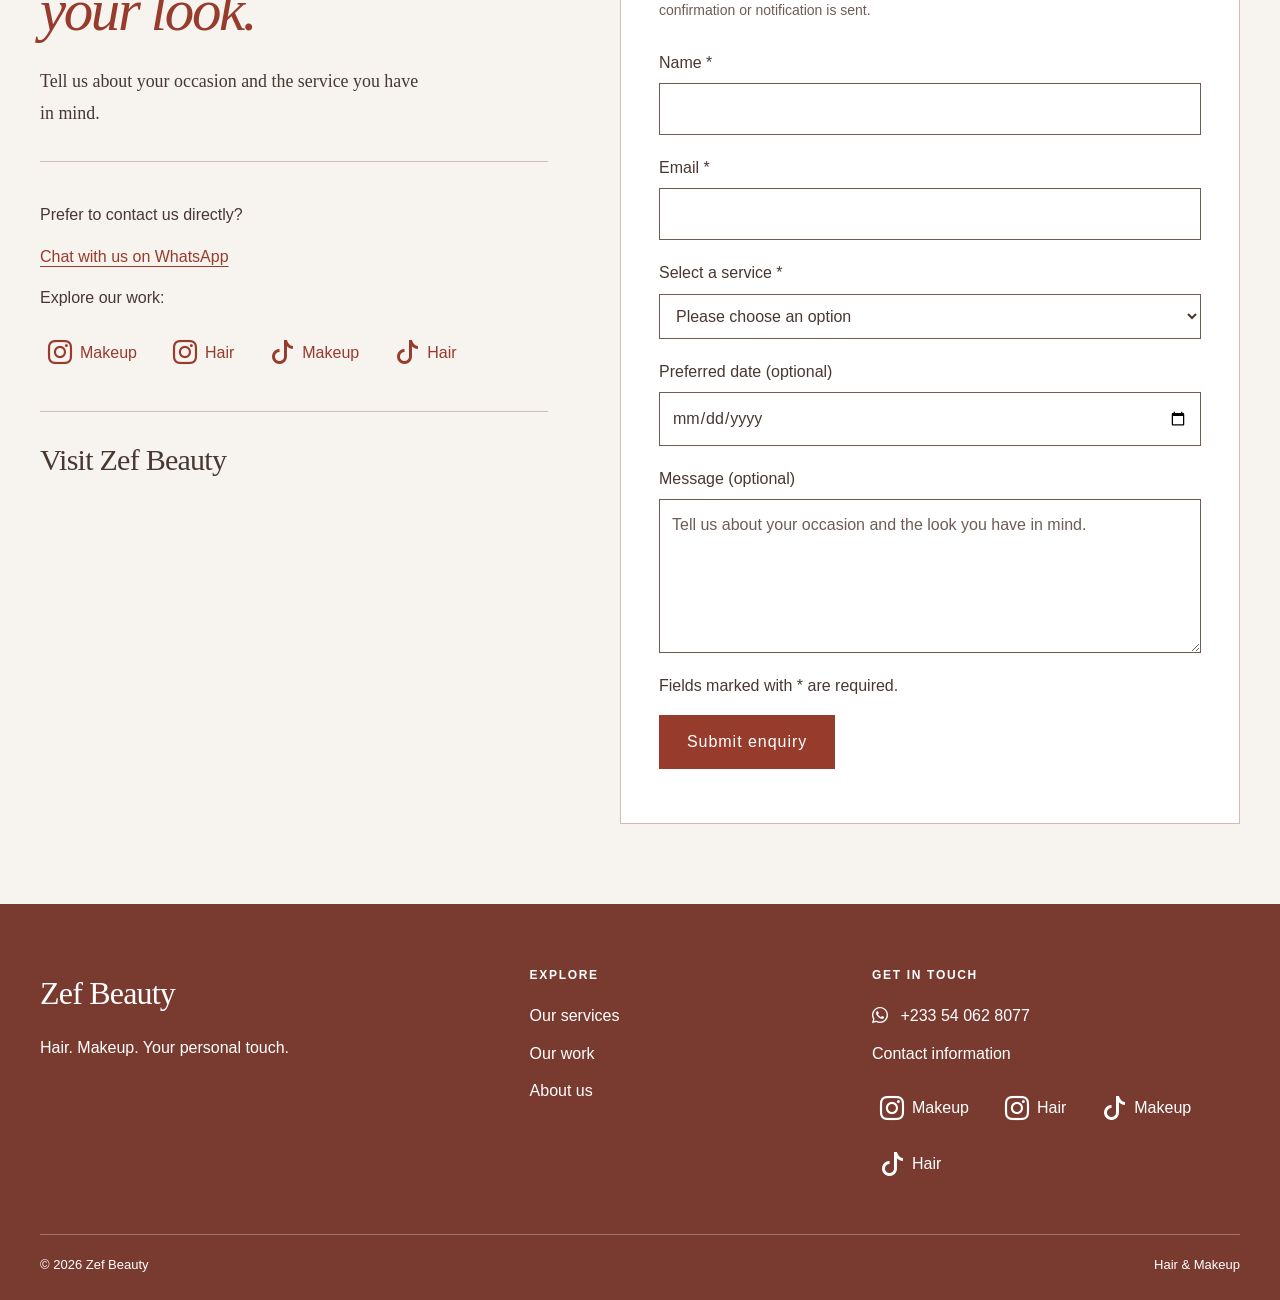
==== commit 543a1c16: "Refine mobile hero, menu, typography and Dzifa introduction" ====
--- a/index.html
+++ b/index.html
@@ -45,12 +45,12 @@
             </a>
 
             <a href="#portfolio">
-                <span>Our work</span>
+                <span>My work</span>
                 <span class="menu-arrow" aria-hidden="true">→</span>
             </a>
 
             <a href="#about">
-                <span>About us</span>
+                <span>About me</span>
                 <span class="menu-arrow" aria-hidden="true">→</span>
             </a>
 
@@ -261,7 +261,7 @@
             <div class="portfolio-heading">
                 <div class="portfolio-intro">
                     <p class="section-eyebrow">The portfolio</p>
-                    <h2 class="section-title">Our <span class="title-accent">work.</span></h2>
+                    <h2 class="section-title">My <span class="title-accent">work.</span></h2>
                 </div>
 
                 <div
@@ -380,29 +380,51 @@
         <section id="about" class="about-section">
             <div class="about-image">
                 <img
-                    src="images/about-pic-01.png"
-                    alt="Bridal makeup look from Zef Beauty's portfolio"
+                    src="images/dzifa-afanyede-portrait.png"
+                    alt="Francisca Dzifa Afanyede, founder of Zef Beauty"
                     loading="lazy"
                 >
             </div>
 
             <div class="about-copy">
-                <p class="section-eyebrow">Meet Zef Beauty</p>
-
-                <h2 class="section-title">Beauty with a <span class="title-accent">personal touch.</span></h2>
+                <p class="section-eyebrow">Meet Dzifa</p>
+
+                <h2 class="section-title">
+                    Beauty with a
+                    <span class="title-accent">designer’s eye.</span>
+                </h2>
 
                 <p>
-                    From hair styling to makeup, we help you create
-                    a look that feels like you.
+                    I’m Francisca Dzifa Afanyede, a fashion designer,
+                    makeup artist and hairstylist with eight years of
+                    experience bringing complete looks together.
                 </p>
 
                 <p>
-                    Explore our work, share your ideas, and get in touch
-                    to discuss your occasion.
+                    With a Bachelor of Arts in Fashion and Textile Design,
+                    I approach beauty with an understanding of colour,
+                    texture and balance. I look at how your hair and
+                    makeup complement your outfit, your features and
+                    the way you want to feel.
                 </p>
 
-                <a href="#contact" class="btn">Let's talk</a>
-            </div>
+                <p>
+                    At Zef Beauty, your ideas are the starting point.
+                    Whether you’re drawn to soft, understated makeup,
+                    a bold statement or a carefully coordinated bridal
+                    look, we’ll shape the details around your personal
+                    style and occasion.
+                </p>
+
+                <p class="about-signature">
+                    My aim is simple: for you to look in the mirror,
+                    recognise yourself and love what you see.
+                </p>
+
+                <a href="#contact" class="btn">
+                    Let’s create your look
+                </a>
+            </div>  
         </section>
 
         <section id="contact" class="contact-section">
--- a/style.css
+++ b/style.css
@@ -412,11 +412,25 @@
     scroll-snap-align: start;
 }
 
+/* Portfolio captions */
 .portfolio-item figcaption {
-    padding-top: 12px;
+    margin-top: 16px;
+    padding: 12px 0 0;
+    border-top: 1px solid rgb(73 55 50 / 25%);
+
+    font-family: var(--font-heading);
+    font-size: clamp(20px, 1.8vw, 25px);
+    font-weight: 400;
+    font-style: normal;
+    line-height: 1.35;
+    letter-spacing: -0.015em;
+
     color: var(--color-text);
-    font-size: 15px;
-    letter-spacing: 0.03em;
+    text-align: left;
+    text-wrap: balance;
+
+    /* Reserve room for two lines, keeping the row consistent. */
+    min-height: 2.7em;
 }
 
 @media (min-width: 600px) {
@@ -1567,4 +1581,272 @@
         width: min(240px, 100%);
         justify-self: center;
     }
+}
+
+/* Navigation styling */
+.site-header .menu-links > a {
+    color: var(--color-text);
+    text-decoration: none;
+}
+
+/* Desktop navigation */
+@media (min-width: 1024px) {
+    .site-header .menu-links {
+        gap: 36px;
+    }
+
+    .site-header .menu-links > a {
+        position: relative;
+        padding: 10px 0;
+        font-family: var(--font-body);
+        font-size: 12px;
+        font-weight: 500;
+        letter-spacing: 0.14em;
+        text-transform: uppercase;
+    }
+
+    /* A short accent line appears beneath the link. */
+    .site-header .menu-links > a::after {
+        content: "";
+        position: absolute;
+        right: 0;
+        bottom: 2px;
+        left: 0;
+        height: 1px;
+        background-color: var(--color-accent);
+        transform: scaleX(0);
+        transform-origin: left;
+    }
+
+    .site-header .menu-links > a:hover::after,
+    .site-header .menu-links > a:focus-visible::after {
+        transform: scaleX(1);
+    }
+}
+
+/* Sliding mobile and tablet menu */
+@media (max-width: 1023px) {
+    .site-header.menu-ready nav {
+        background-color: var(--color-background);
+        border-right: 1px solid var(--color-border);
+    }
+
+    .site-header .menu-links {
+        padding: 28px 28px 40px;
+    }
+
+    .site-header .menu-links > a {
+        padding: 24px 0;
+        border-bottom: 1px solid var(--color-border);
+        font-family: var(--font-heading);
+        font-size: clamp(28px, 5vw, 38px);
+        font-weight: 400;
+        line-height: 1.2;
+        letter-spacing: -0.025em;
+    }
+
+    .site-header .menu-arrow {
+        display: inline-flex;
+        align-items: center;
+        justify-content: center;
+        flex-shrink: 0;
+        width: 38px;
+        height: 38px;
+        border: 1px solid var(--color-border);
+        border-radius: 50%;
+        color: var(--color-accent);
+        font-family: var(--font-body);
+        font-size: 20px;
+    }
+
+    .site-header .menu-contact {
+        padding: 28px;
+        padding-bottom: max(28px, env(safe-area-inset-bottom));
+        background-color: #e2d6ce;
+        border-top: 1px solid var(--color-border);
+    }
+
+    .site-header .menu-contact-title {
+        margin-bottom: 16px;
+        font-family: var(--font-heading);
+        font-size: 25px;
+        line-height: 1.3;
+        letter-spacing: -0.02em;
+    }
+
+    .site-header .menu-follow {
+        font-size: 11px;
+        font-weight: 500;
+        letter-spacing: 0.14em;
+        text-transform: uppercase;
+    }
+}
+
+/* Replace the previous text underline with the new hover styling. */
+.site-header .menu-links > a:hover > span:first-child {
+    text-decoration: none;
+}
+
+.site-header .menu-links > a:hover,
+.site-header .menu-links > a:focus-visible {
+    color: var(--color-accent);
+}
+
+.site-header .menu-links > a:hover .menu-arrow,
+.site-header .menu-links > a:focus-visible .menu-arrow {
+    background-color: var(--color-accent);
+    border-color: var(--color-accent);
+    color: #ffffff;
+}
+
+/* Gentle transitions for visitors who allow motion. */
+@media (prefers-reduced-motion: no-preference) {
+    .site-header .menu-links > a {
+        transition: color 180ms ease;
+    }
+
+    .site-header .menu-links > a::after {
+        transition: transform 220ms ease;
+    }
+
+    .site-header .menu-arrow {
+        transition:
+            color 180ms ease,
+            background-color 180ms ease,
+            border-color 180ms ease;
+    }
+}
+
+/* Mobile hero: bright portrait above, text over a darker lower area */
+@media (max-width: 599px) {
+    main > .hero {
+        display: grid;
+        place-items: end center;
+        min-height: 760px;
+        padding: 360px 24px 36px;
+        background-color: #302420;
+    }
+
+    .hero .hero-photos {
+        position: absolute;
+        inset: 0;
+        z-index: -2;
+        display: block;
+    }
+
+    .hero .hero-photos img:first-child {
+        display: block;
+        width: 100%;
+        height: 100%;
+        object-fit: cover;
+        object-position: center top;
+    }
+
+    .hero .hero-photos img:nth-child(2) {
+        display: none;
+    }
+
+    /* Clear at the top, progressively darker behind the text. */
+    .hero::before {
+        display: block;
+        background: linear-gradient(
+            to bottom,
+            rgb(20 12 9 / 0%) 0%,
+            rgb(20 12 9 / 0%) 30%,
+            rgb(20 12 9 / 35%) 45%,
+            rgb(20 12 9 / 80%) 65%,
+            rgb(20 12 9 / 94%) 100%
+        );
+    }
+
+    .hero .hero-content {
+        width: 100%;
+        max-width: 420px;
+        padding: 0;
+    }
+
+    .hero .hero-eyebrow {
+        margin-bottom: 12px;
+        font-size: 11px;
+    }
+
+    .hero h1 {
+        margin-bottom: 20px;
+        font-size: clamp(38px, 10vw, 48px);
+    }
+
+    .hero .hero-description {
+        margin-bottom: 24px;
+        font-size: 16px;
+        line-height: 1.6;
+    }
+
+    .hero .hero-actions {
+        gap: 16px;
+    }
+}
+
+/* Compact header on phones */
+@media (max-width: 599px) {
+    .site-header {
+        padding: 10px 16px;
+    }
+
+    .site-header .brand {
+        width: min(190px, 100%);
+    }
+
+    .site-header .brand-logo {
+        display: block;
+        width: 100%;
+        height: auto;
+    }
+}
+
+/* Stronger, more readable paragraph text */
+.service-stack .service-item > p,
+.about-copy > p:not(.section-eyebrow),
+.contact-info > p:not(.section-eyebrow),
+.business-contact p,
+.business-location address,
+.contact-form-panel p {
+    color: var(--color-text);
+}
+
+/* Main descriptive paragraphs */
+.service-stack .service-item > p,
+.about-copy > p:not(.section-eyebrow):not(.about-signature),
+.contact-info > p:not(.section-eyebrow) {
+    font-weight: 500;
+}
+
+/* Comfortable reading size for About and Contact */
+.about-copy > p:not(.section-eyebrow):not(.about-signature),
+.contact-info > p:not(.section-eyebrow) {
+    font-size: clamp(17px, 1.4vw, 19px);
+    line-height: 1.75;
+}
+
+.about-copy > p.about-signature {
+    margin-top: 28px;
+    padding-left: 20px;
+    border-left: 2px solid var(--color-accent);
+
+    font-family: var(--font-heading);
+    font-size: clamp(22px, 2vw, 26px);
+    font-weight: 700;
+    font-style: italic;
+    line-height: 1.5;
+    color: var(--color-text);
+}
+
+/* Editorial typography for descriptive paragraphs */
+.hero .hero-description,
+.service-stack .service-item > p,
+.about-copy > p:not(.section-eyebrow):not(.about-signature),
+.contact-info > p:not(.section-eyebrow) {
+    font-family: Georgia, "Times New Roman", serif;
+    font-weight: 400;
+    letter-spacing: 0;
+    line-height: 1.75;
 }
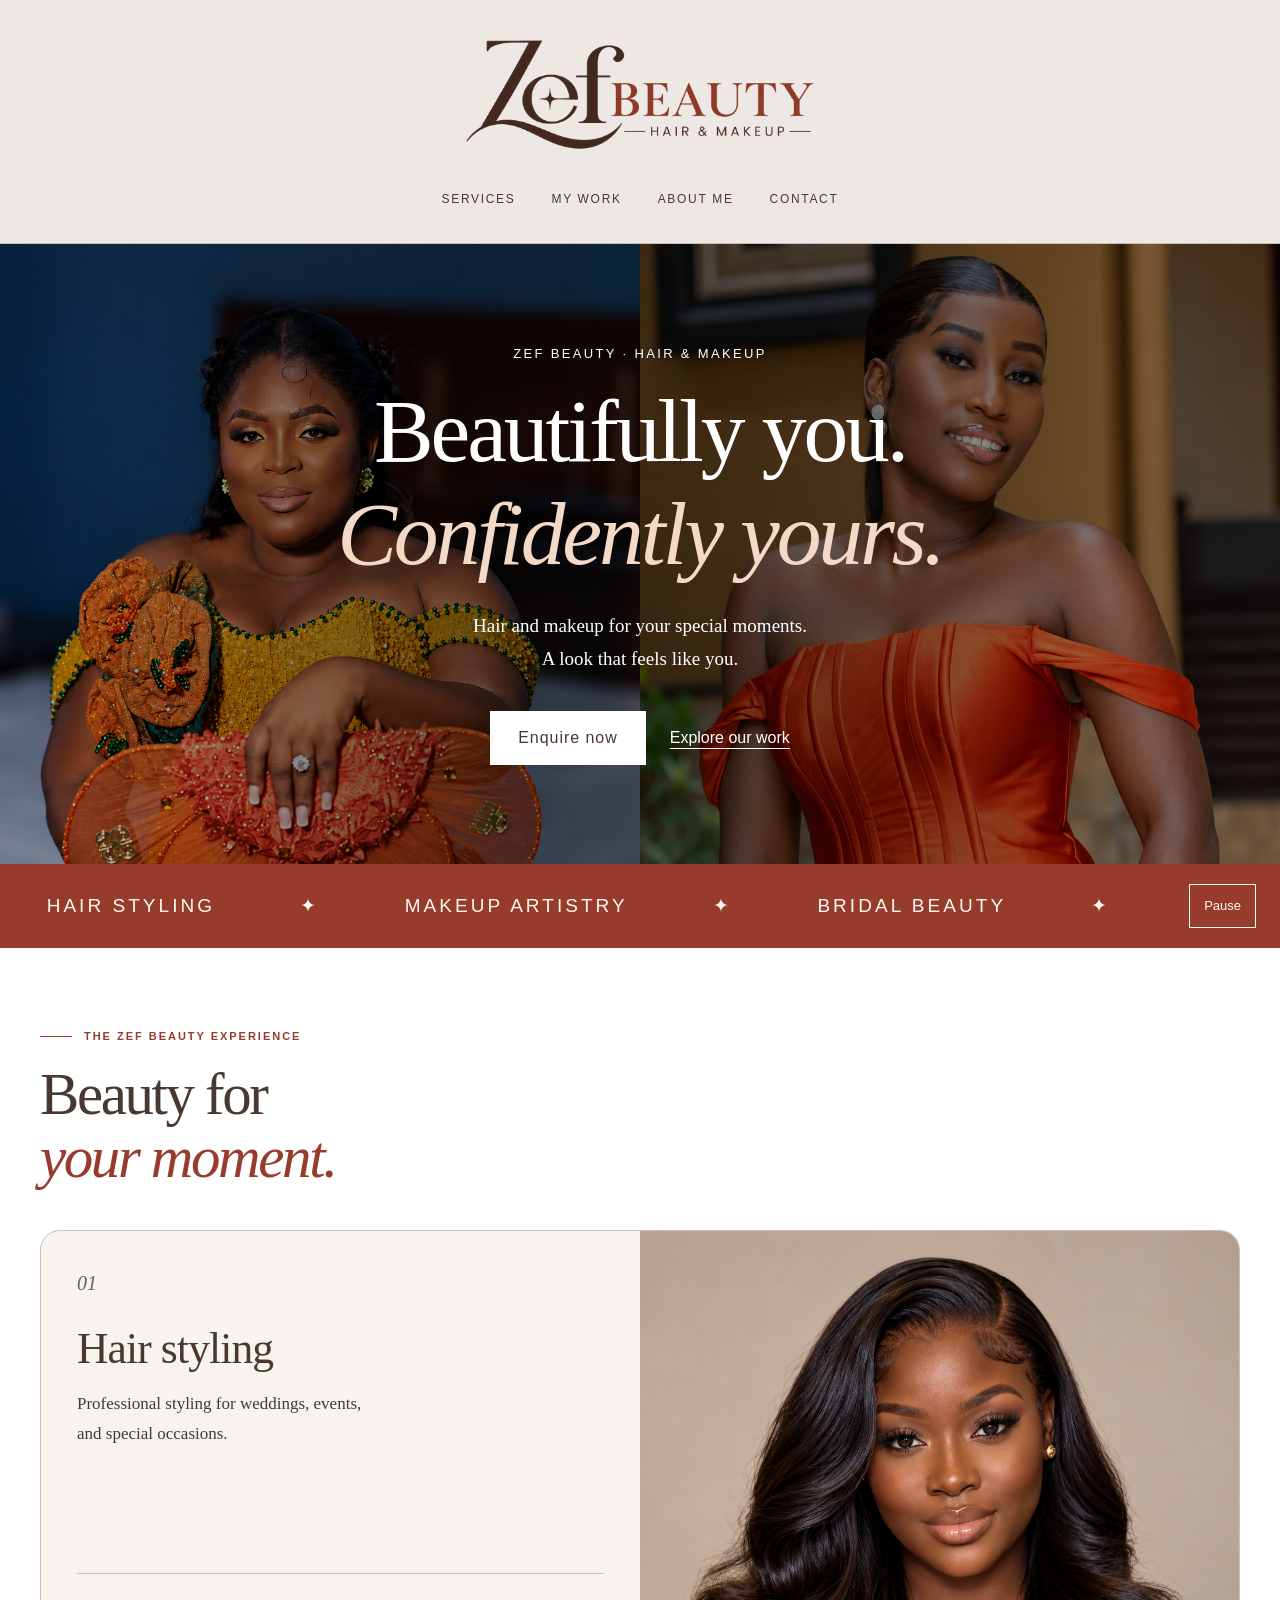
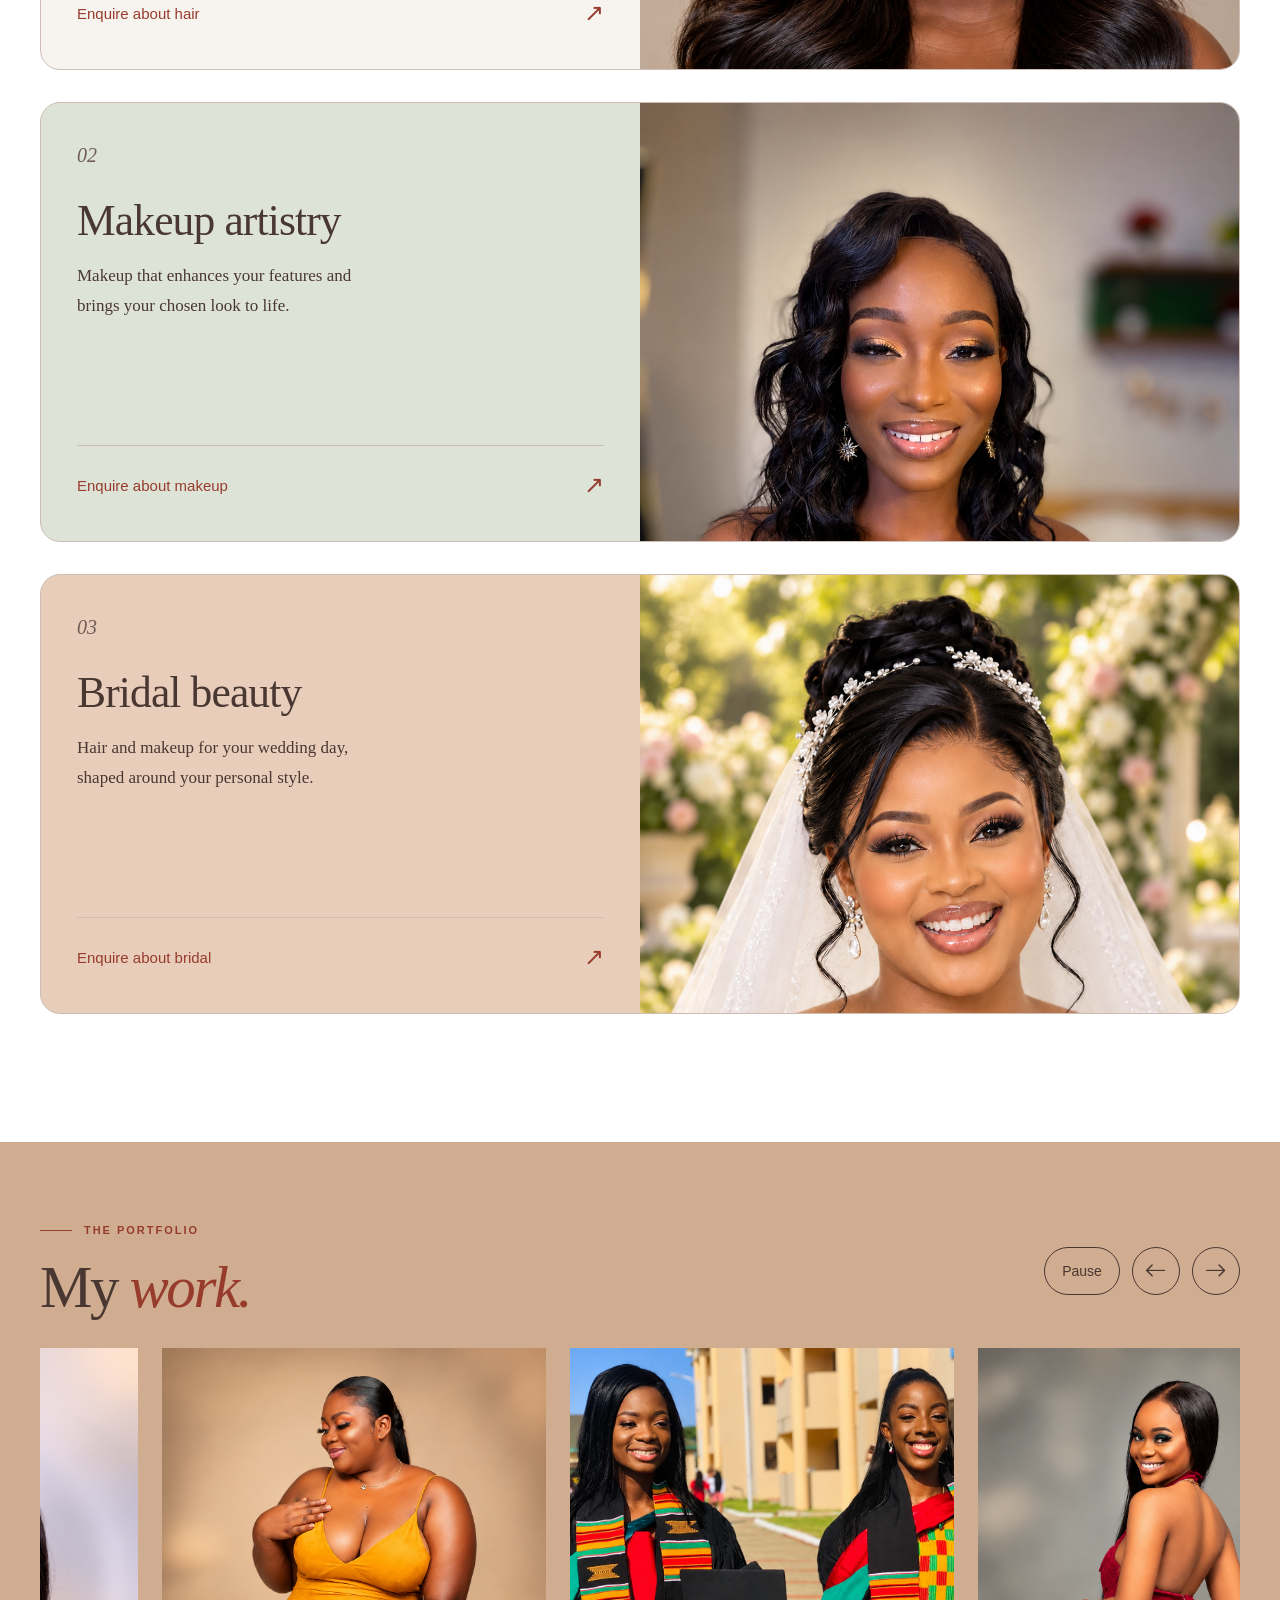
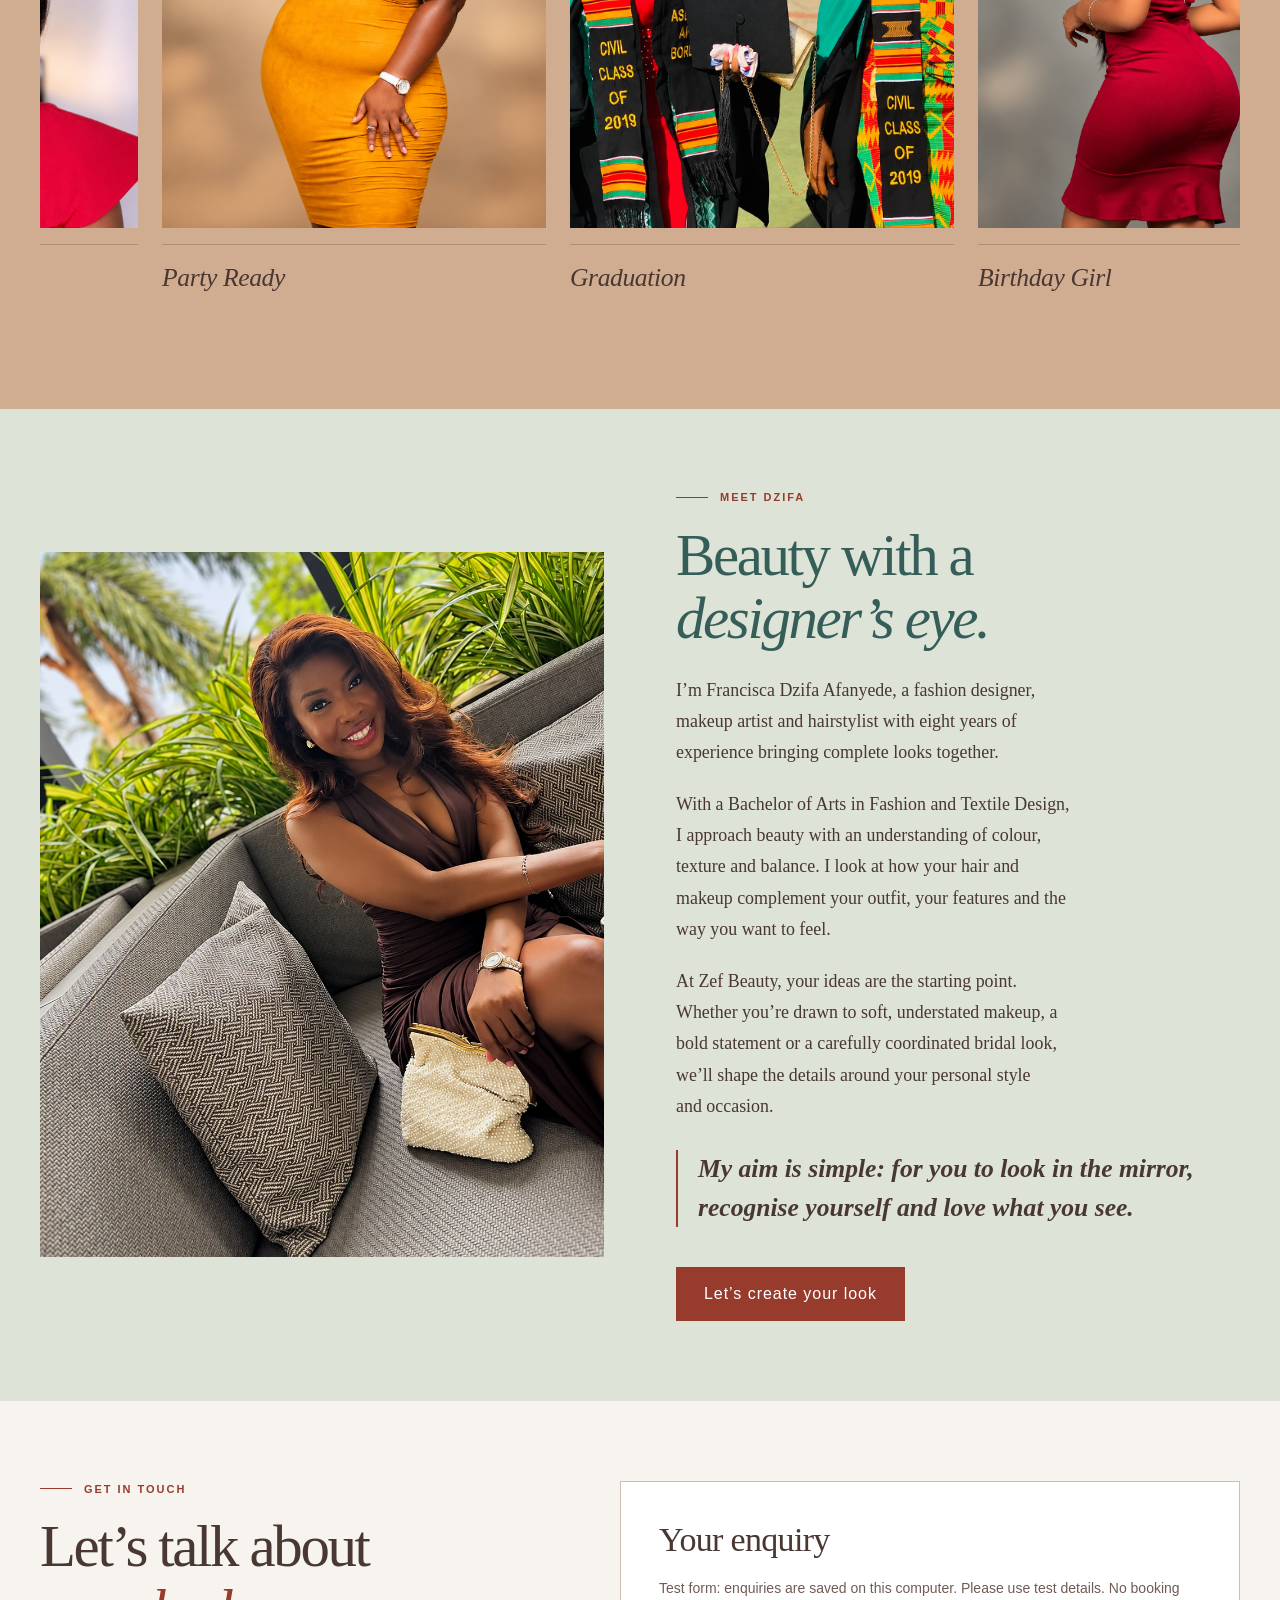
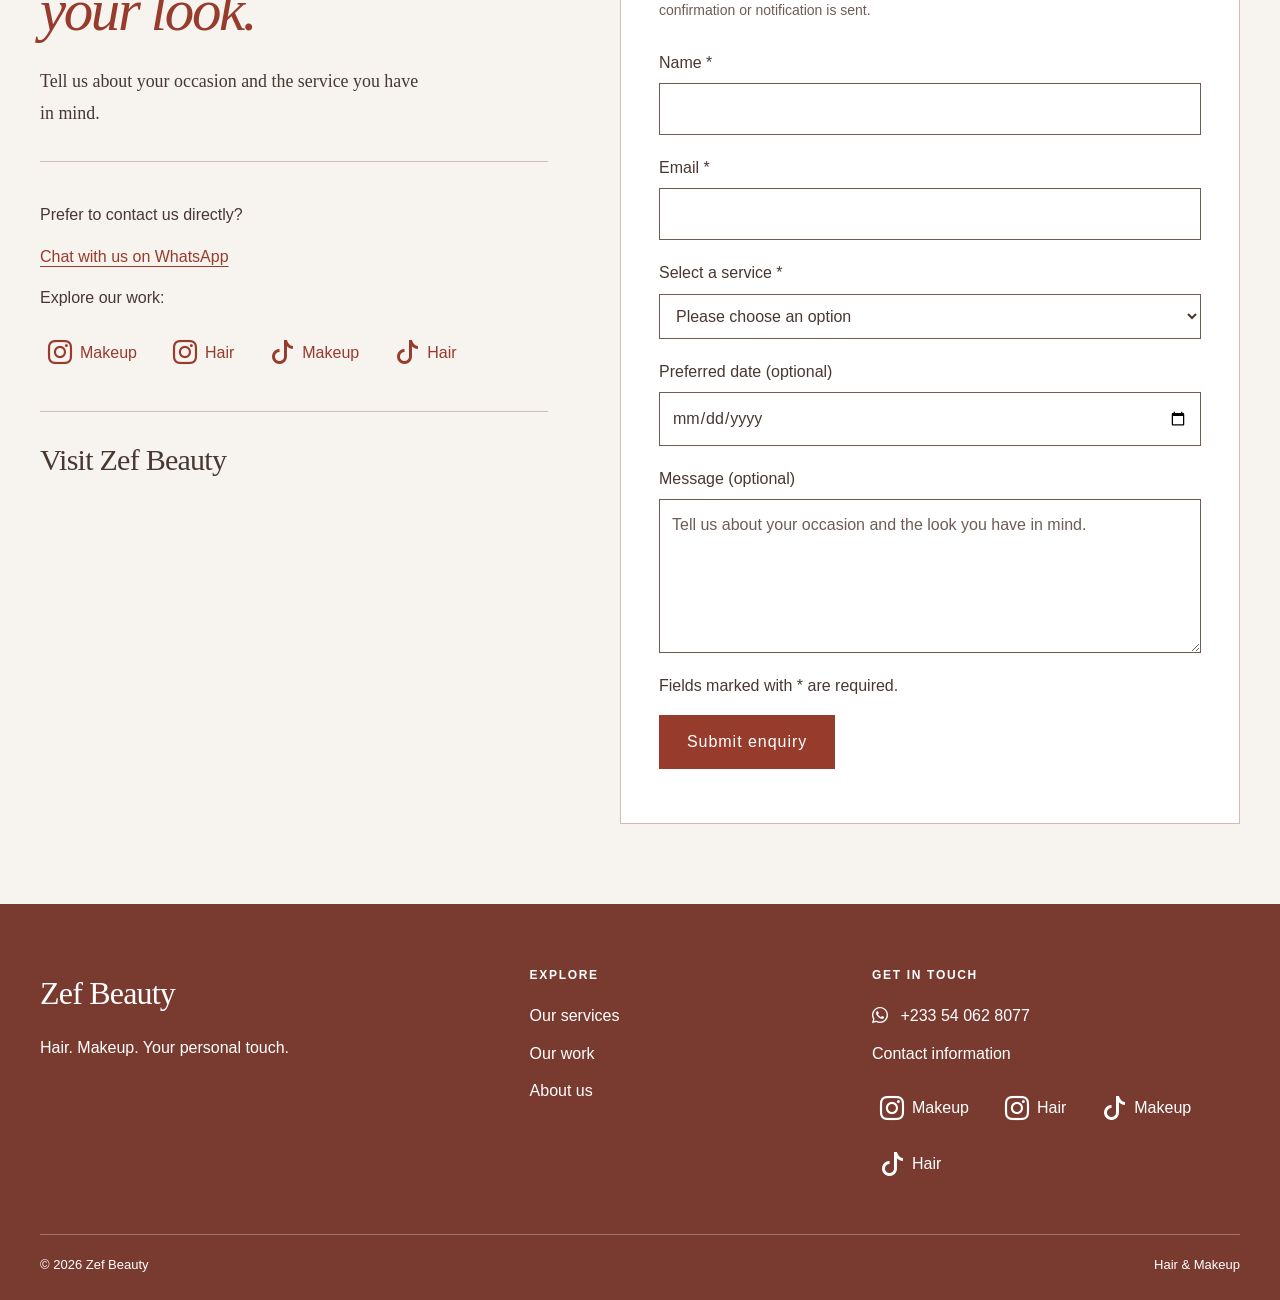
==== commit 78689eec: "Add directional scroll reveals and graduation image" ====
--- a/index.html
+++ b/index.html
@@ -117,8 +117,8 @@
                 <p class="hero-eyebrow">Zef Beauty · Hair & Makeup</p>
 
                 <h1>
-                    Your beauty,
-                    <span class="hero-heading-accent">your way.</span>
+                    Beautifully you.
+                    <span class="hero-heading-accent">Confidently yours.</span>
                 </h1>
 
                 <p class="hero-description">
@@ -334,6 +334,14 @@
                 </figure>
                 <figure class="portfolio-item">
                     <img
+                        src="images/Zef-Beauty-University-Graduation-Ghana.png"
+                        alt="Graduation look from Zef Beauty's portfolio"
+                        loading="lazy"
+                    >
+                    <figcaption>Graduation</figcaption>
+                </figure>
+                <figure class="portfolio-item">
+                    <img
                         src="images/makeup-look-04.png"
                         alt="Long straight hairstyle from Zef Beauty's portfolio"
                         loading="lazy"
--- a/style.css
+++ b/style.css
@@ -982,30 +982,39 @@
     text-underline-offset: 6px;
 }
 
-
-/* Elements prepared by JavaScript for a one-time scroll reveal. */
+/* Directional scroll reveals */
 .reveal-pending {
+    --reveal-x: 0px;
+
     opacity: 0;
-    transform: translateY(20px);
+    transform: translateX(var(--reveal-x));
+
     transition:
-        opacity 650ms ease,
-        transform 650ms cubic-bezier(0.22, 1, 0.36, 1);
-    transition-delay: var(--reveal-delay, 0ms);
+        opacity 700ms ease,
+        transform 700ms cubic-bezier(0.22, 1, 0.36, 1);
+}
+
+.reveal-pending[data-reveal="left"] {
+    --reveal-x: -20px;
+}
+
+.reveal-pending[data-reveal="right"] {
+    --reveal-x: 20px;
 }
 
 .reveal-pending.reveal-visible {
     opacity: 1;
-    transform: translateY(0);
-}
-
-/* Keep content immediately visible when reached by keyboard. */
+    transform: none;
+}
+
+/* Show content immediately when someone tabs into it. */
 .reveal-pending:focus-within {
     opacity: 1;
     transform: none;
     transition: none;
 }
 
-/* Follow the visitor's device accessibility preference. */
+/* Honour reduced-motion settings. */
 @media (prefers-reduced-motion: reduce) {
     .reveal-pending {
         opacity: 1;
@@ -1013,6 +1022,7 @@
         transition: none;
     }
 }
+
 
 /* Moving service strip */
 .beauty-ribbon {
@@ -1849,4 +1859,5 @@
     font-weight: 400;
     letter-spacing: 0;
     line-height: 1.75;
-}+}
+
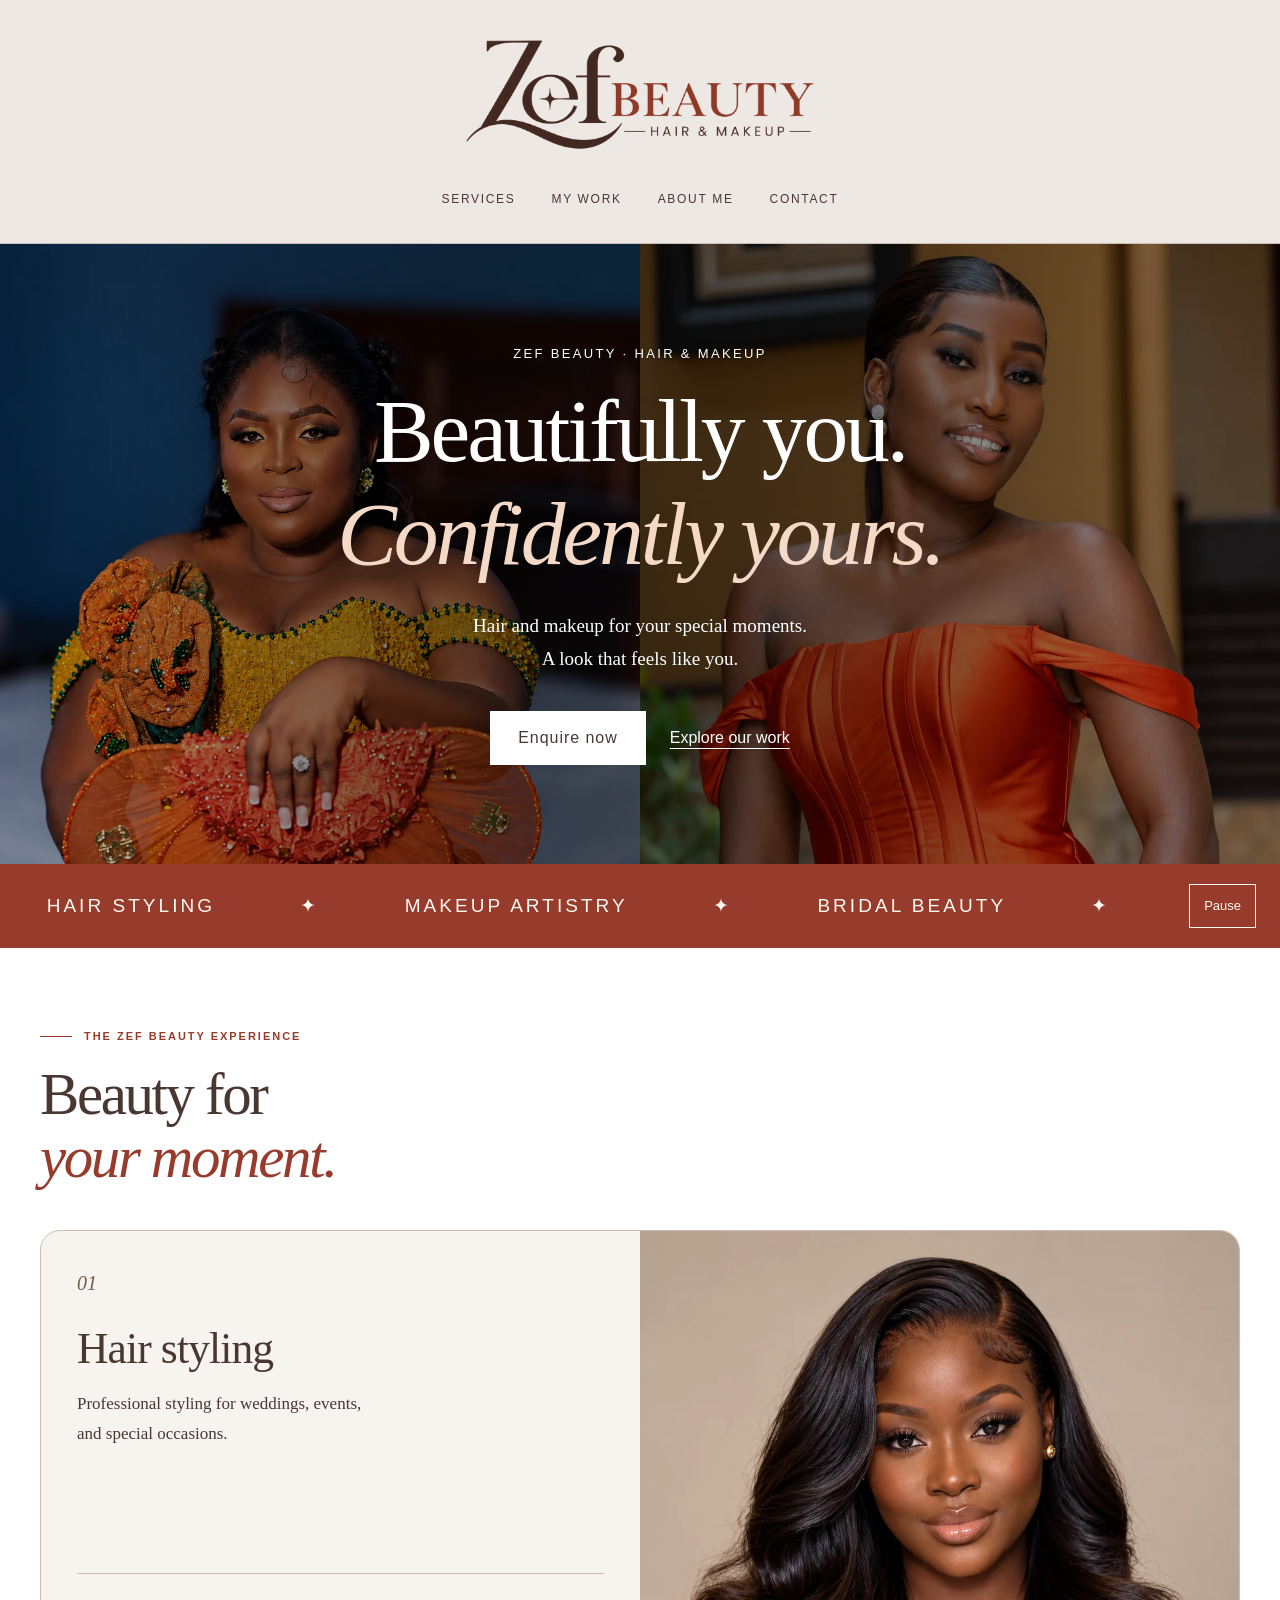
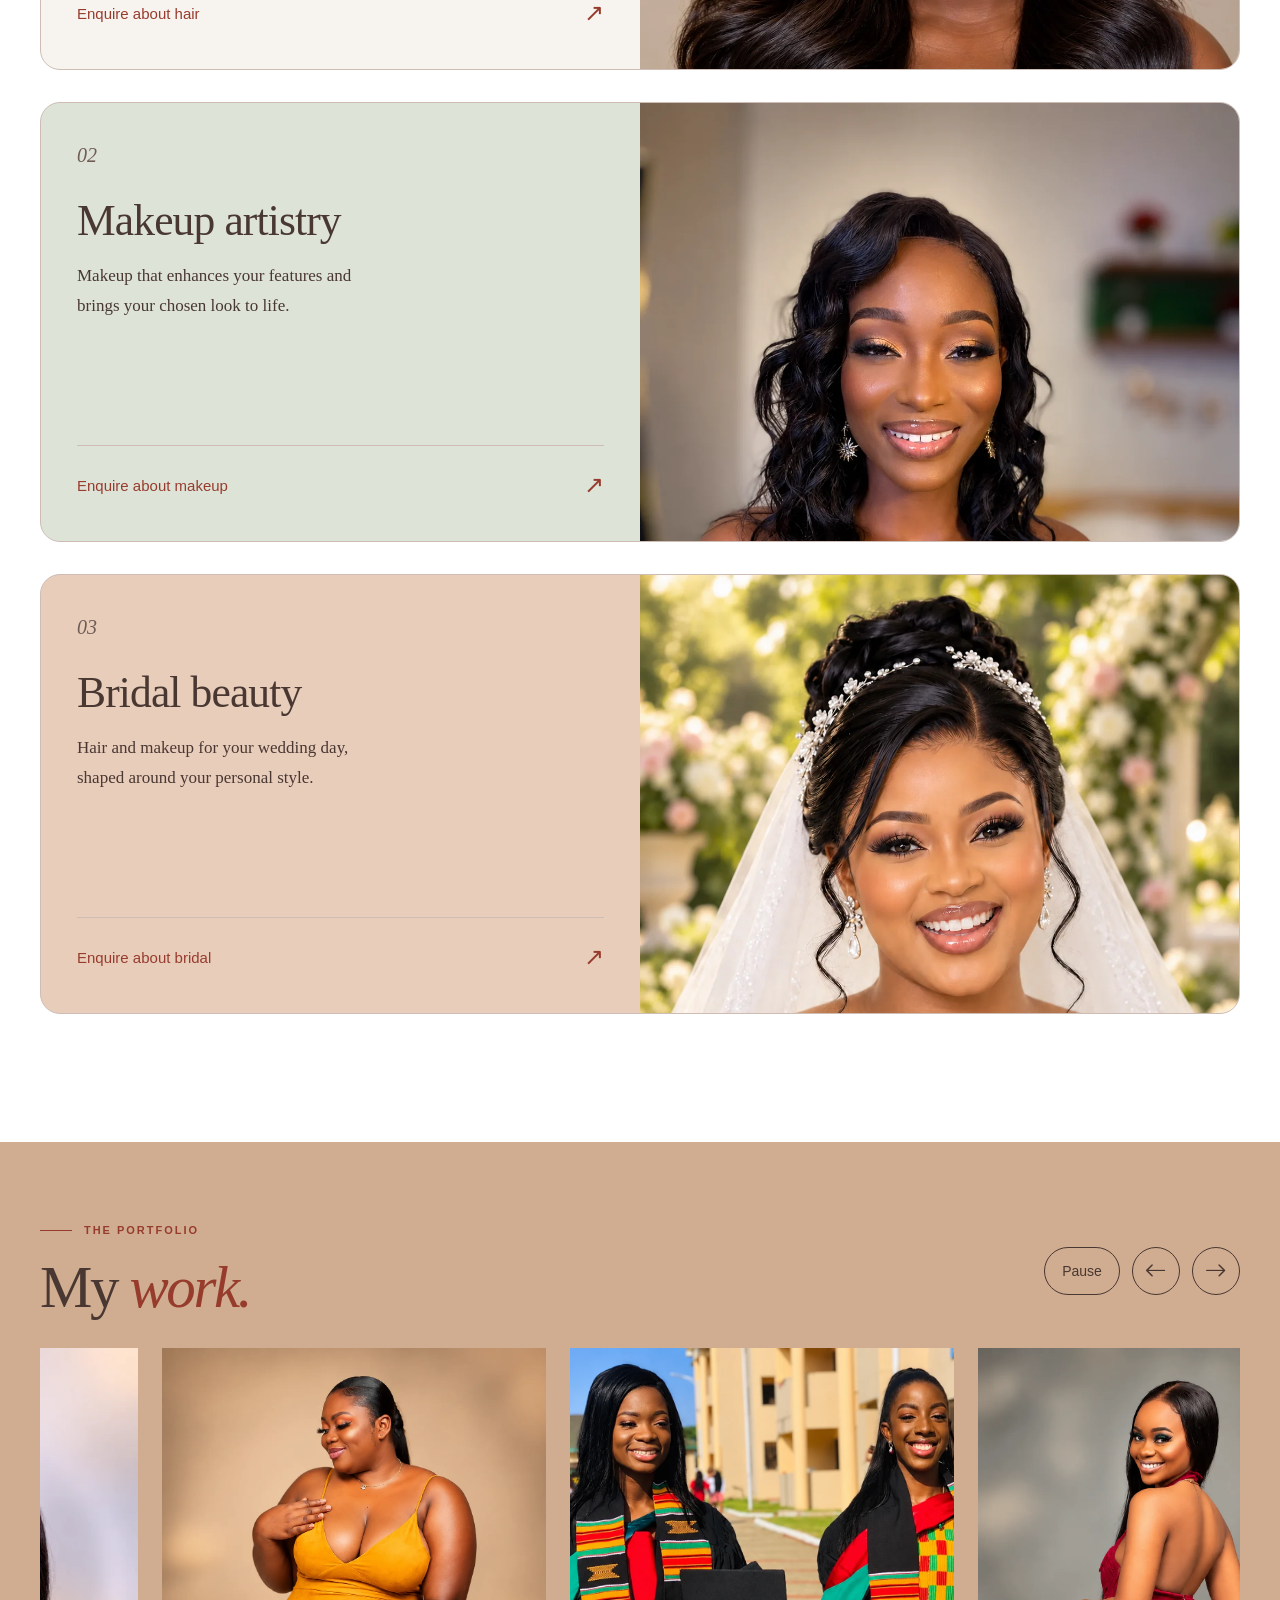
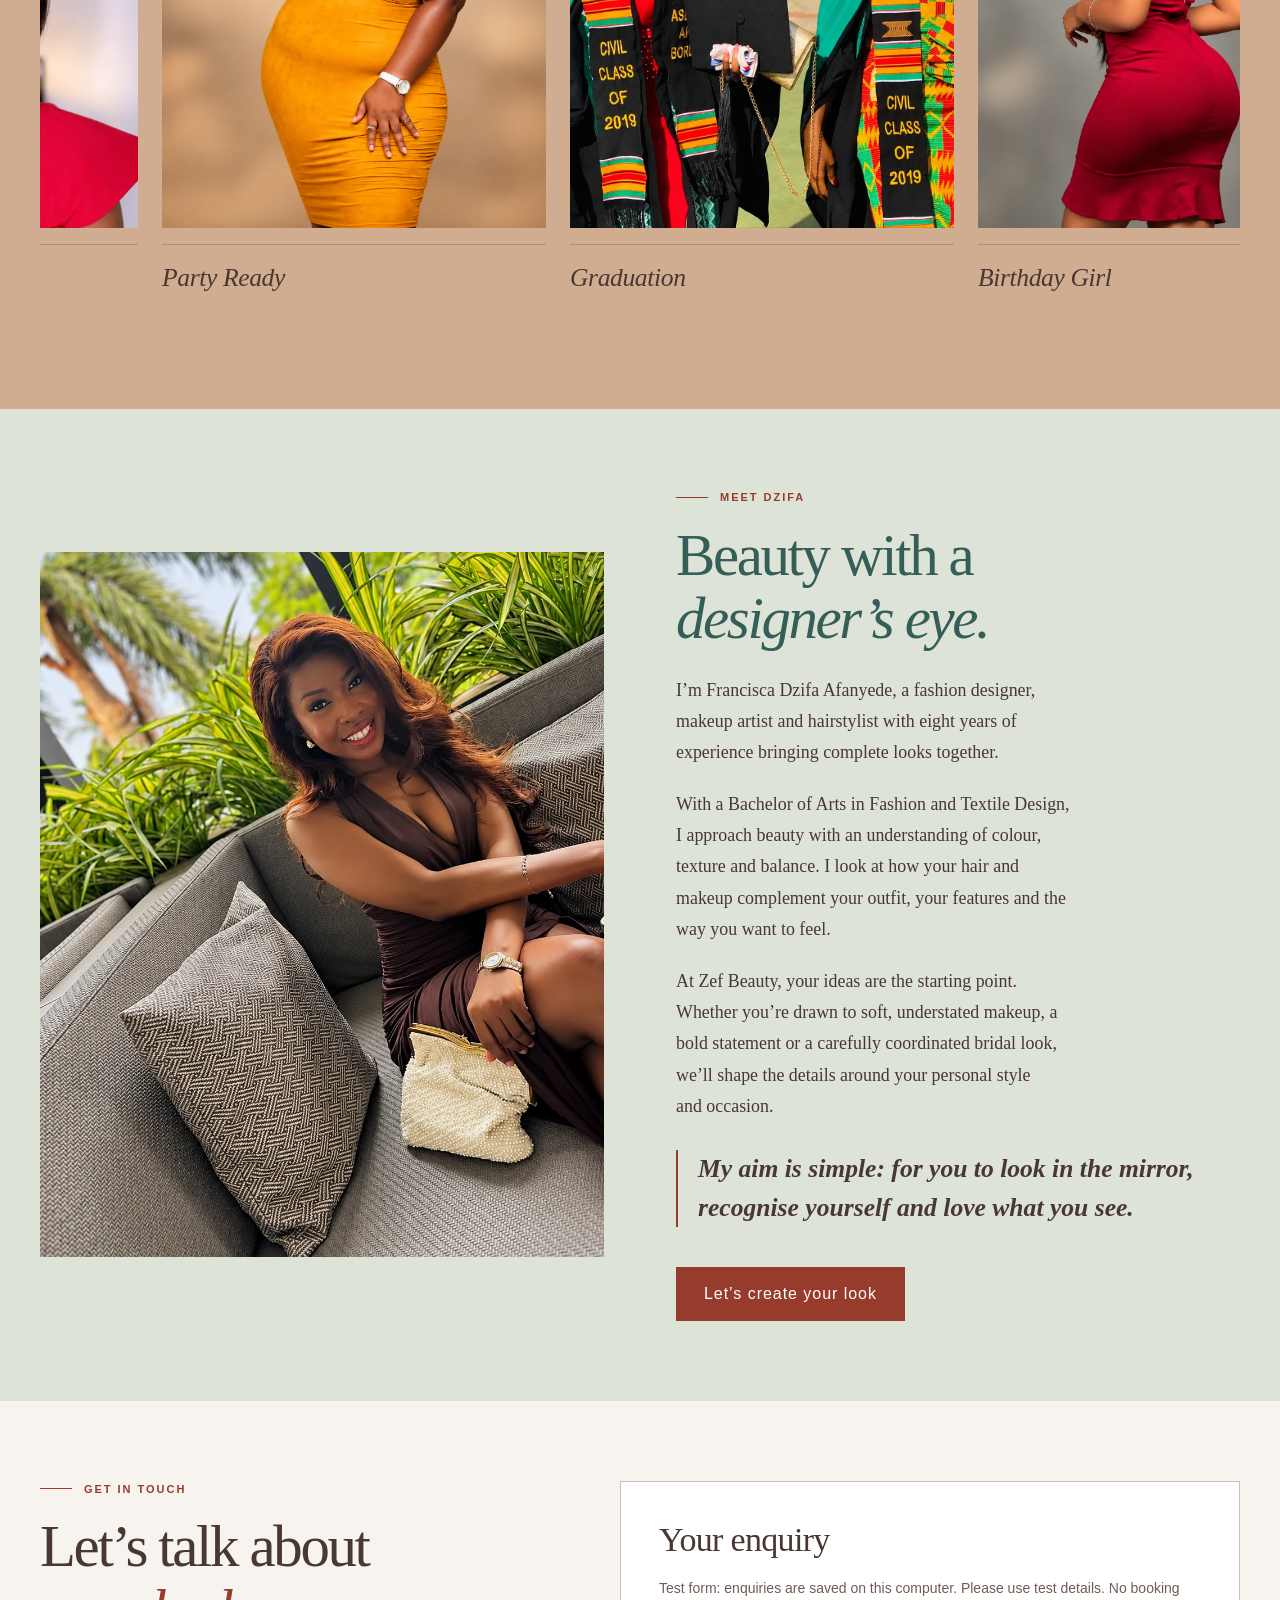
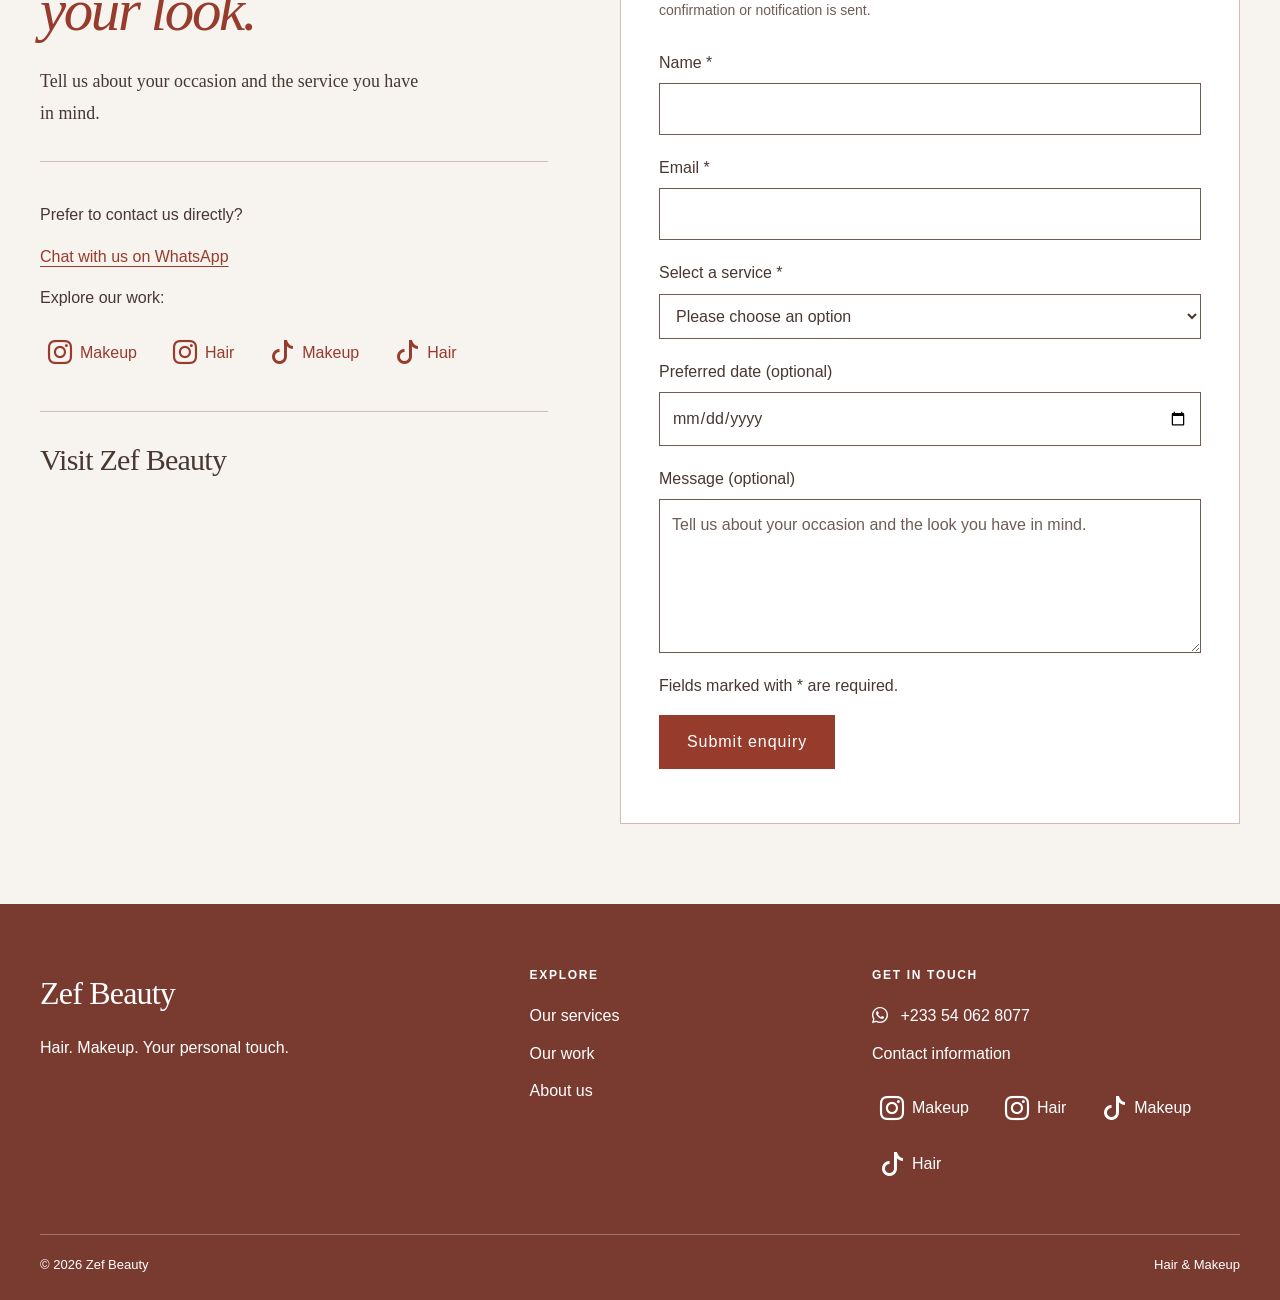
==== commit 91a6afaa: "Optimise website photos with WebP and update image paths" ====
--- a/index.html
+++ b/index.html
@@ -104,11 +104,11 @@
         <section class="hero">
             <div class="hero-photos" aria-hidden="true">
                 <img
-                    src="images/traditional-engagement-01.png"
+                    src="images/traditional-engagement-01.webp"
                     alt=""
                 >
                 <img
-                    src="images/makeup-look-01.png"
+                    src="images/makeup-look-01.webp"
                     alt=""
                 >
             </div>
@@ -194,7 +194,7 @@
                     </a>
                     <div class="service-photo">
                         <img
-                            src="images/hairstyle-look-02.png"
+                            src="images/hairstyle-look-02.webp"
                             alt="Long, straight hairstyle with a centre part"
                             loading="lazy"
                         >
@@ -221,7 +221,7 @@
                     </a>
                     <div class="service-photo">
                         <img
-                            src="images/traditional-engagement-02.png"
+                            src="images/traditional-engagement-02.webp"
                             alt="Makeup look on a client wearing an orange dress"
                             loading="lazy"
                         >
@@ -248,7 +248,7 @@
                     </a>
                     <div class="service-photo">
                         <img
-                            src="images/bridal-package-02.png"
+                            src="images/bridal-package-02.webp"
                             alt="Bridal makeup with an updo and tiara"
                             loading="lazy"
                         >
@@ -309,7 +309,7 @@
             >
                 <figure class="portfolio-item">
                     <img
-                        src="images/bridal-package-01.png"
+                        src="images/bridal-package-01.webp"
                         alt="Long straight hairstyle from Zef Beauty's portfolio"
                         loading="lazy"
                     >
@@ -317,7 +317,7 @@
                 </figure>
                 <figure class="portfolio-item">
                     <img
-                        src="images/makeup-look-02.png"
+                        src="images/makeup-look-02.webp"
                         alt="Long straight hairstyle from Zef Beauty's portfolio"
                         loading="lazy"
                     >
@@ -326,7 +326,7 @@
                 
                 <figure class="portfolio-item">
                     <img
-                        src="images/makeup-look-03.png"
+                        src="images/makeup-look-03.webp"
                         alt="Long straight hairstyle from Zef Beauty's portfolio"
                         loading="lazy"
                     >
@@ -334,7 +334,7 @@
                 </figure>
                 <figure class="portfolio-item">
                     <img
-                        src="images/Zef-Beauty-University-Graduation-Ghana.png"
+                        src="images/Zef-Beauty-University-Graduation-Ghana.webp"
                         alt="Graduation look from Zef Beauty's portfolio"
                         loading="lazy"
                     >
@@ -342,7 +342,7 @@
                 </figure>
                 <figure class="portfolio-item">
                     <img
-                        src="images/makeup-look-04.png"
+                        src="images/makeup-look-04.webp"
                         alt="Long straight hairstyle from Zef Beauty's portfolio"
                         loading="lazy"
                     >
@@ -350,7 +350,7 @@
                 </figure>
                 <figure class="portfolio-item">
                     <img
-                        src="images/makeup-look-01.png"
+                        src="images/makeup-look-01.webp"
                         alt="Makeup look paired with an orange dress"
                         loading="lazy"
                     >
@@ -359,7 +359,7 @@
 
                 <figure class="portfolio-item">
                     <img
-                        src="images/makeup-look-05.png"
+                        src="images/makeup-look-05.webp"
                         alt="Bridal makeup with a tiara and lace outfit"
                         loading="lazy"
                     >
@@ -368,7 +368,7 @@
 
                 <figure class="portfolio-item">
                     <img
-                        src="images/traditional-engagement-01.png"
+                        src="images/traditional-engagement-01.webp"
                         alt="Traditional engagement look with an orange fan"
                         loading="lazy"
                     >
@@ -376,7 +376,7 @@
                 </figure>
                 <figure class="portfolio-item">
                     <img
-                        src="images/makeup-look-06.png"
+                        src="images/makeup-look-06.webp"
                         alt="Traditional engagement look with an orange fan"
                         loading="lazy"
                     >
@@ -388,7 +388,7 @@
         <section id="about" class="about-section">
             <div class="about-image">
                 <img
-                    src="images/dzifa-afanyede-portrait.png"
+                    src="images/dzifa-afanyede-portrait.webp"
                     alt="Francisca Dzifa Afanyede, founder of Zef Beauty"
                     loading="lazy"
                 >
@@ -691,5 +691,51 @@
         <p>Hair & Makeup</p>
     </div>
 </footer>
+    <dialog
+        id="photoViewer"
+        class="photo-viewer"
+        aria-label="Enlarged portfolio photographs"
+    >
+        <div class="photo-viewer-content">
+            <div class="photo-viewer-toolbar">
+                <button
+                    type="button"
+                    id="photoViewerPrevious"
+                    class="photo-viewer-nav"
+                    aria-label="Previous photograph"
+                >
+                    &larr; Previous
+                </button>
+
+                <button
+                    type="button"
+                    id="photoViewerNext"
+                    class="photo-viewer-nav"
+                    aria-label="Next photograph"
+                >
+                    Next &rarr;
+                </button>
+
+                <button
+                    type="button"
+                    id="photoViewerClose"
+                    class="photo-viewer-close"
+                    aria-label="Close photographs"
+                    autofocus
+                >
+                    <span aria-hidden="true">&times;</span>
+                </button>
+            </div>
+
+            <figure class="photo-viewer-figure">
+                <img id="photoViewerImage" alt="">
+                <figcaption
+                    id="photoViewerCaption"
+                    aria-live="polite"
+                    aria-atomic="true"
+                ></figcaption>
+            </figure>
+        </div>
+    </dialog>    
 </body>
 </html>
--- a/style.css
+++ b/style.css
@@ -809,7 +809,7 @@
         flex-direction: column;
         align-items: center;
         justify-content: center;
-        gap: 5px;
+        gap: 7px;
         grid-column: 1;
         grid-row: 1;
         width: 44px;
@@ -824,7 +824,7 @@
     .menu-line {
         display: block;
         width: 24px;
-        height: 1px;
+        height: 2px;
         background-color: currentColor;
         transform-origin: center;
         transition:
@@ -838,7 +838,7 @@
     }
 
     .menu-open .menu-line:nth-child(1) {
-        transform: translateY(6px) rotate(45deg);
+        transform: translateY(9px) rotate(45deg);
     }
 
     .menu-open .menu-line:nth-child(2) {
@@ -847,7 +847,7 @@
     }
 
     .menu-open .menu-line:nth-child(3) {
-        transform: translateY(-6px) rotate(-45deg);
+        transform: translateY(-9px) rotate(-45deg);
     }
 
     /* Navigation stays usable before JavaScript loads */
@@ -1861,3 +1861,175 @@
     line-height: 1.75;
 }
 
+/* Hamburger lines rock like seesaws */
+@media (max-width: 1023px) and (prefers-reduced-motion: no-preference) {
+
+    .menu-toggle .menu-line:nth-child(1) {
+        --tilt-start: 14deg;
+        --tilt-end: -14deg;
+    }
+
+    .menu-toggle .menu-line:nth-child(2) {
+        --tilt-start: -8deg;
+        --tilt-end: 8deg;
+    }
+
+    .menu-toggle .menu-line:nth-child(3) {
+        --tilt-start: -14deg;
+        --tilt-end: 14deg;
+    }
+
+    .site-header.menu-ready:not(.menu-open):not(.menu-resizing)
+    .menu-toggle[aria-expanded="false"]:not(:focus-visible)
+    .menu-line {
+        transform-origin: center;
+        animation: hamburger-seesaw 5s ease-in-out infinite;
+    }
+}
+
+@keyframes hamburger-seesaw {
+    0%, 55%, 100% {
+        rotate: 0deg;
+    }
+
+    65% {
+        rotate: var(--tilt-start);
+    }
+
+    78% {
+        rotate: var(--tilt-end);
+    }
+
+    90% {
+        rotate: 0deg;
+    }
+}
+
+/* Enlarged portfolio photographs */
+body.photo-viewer-open {
+    overflow: hidden;
+}
+
+.portfolio-item img {
+    cursor: zoom-in;
+}
+
+.photo-viewer {
+    position: fixed;
+    inset: 0;
+    width: 100%;
+    height: 100dvh;
+    max-width: none;
+    max-height: none;
+    margin: 0;
+    padding: 20px;
+    border: none;
+    background: transparent;
+    color: #fff;
+}
+
+.photo-viewer[open] {
+    display: grid;
+    place-items: center;
+}
+
+.photo-viewer::backdrop {
+    background: rgb(25 17 14 / 92%);
+}
+
+.photo-viewer-content {
+    display: grid;
+    width: fit-content;
+    max-width: min(100%, 1100px);
+}
+
+.photo-viewer-close {
+    justify-self: end;
+    display: grid;
+    place-items: center;
+    width: 44px;
+    height: 44px;
+    margin-bottom: 12px;
+    padding: 0;
+    border: 1px solid rgb(255 255 255 / 50%);
+    border-radius: 50%;
+    background: transparent;
+    color: #fff;
+    font: 32px/1 Arial, sans-serif;
+    cursor: pointer;
+}
+
+.photo-viewer-close:hover {
+    background: rgb(255 255 255 / 15%);
+}
+
+.photo-viewer-close:focus-visible {
+    outline: 3px solid #fff;
+    outline-offset: 4px;
+}
+
+.photo-viewer-figure {
+    margin: 0;
+    text-align: center;
+}
+
+#photoViewerImage {
+    display: block;
+    width: auto;
+    height: auto;
+    max-width: 100%;
+    max-height: calc(100dvh - 170px);
+    margin-inline: auto;
+    object-fit: contain;
+}
+
+#photoViewerCaption {
+    max-width: 50ch;
+    margin: 14px auto 0;
+    font-family: var(--font-heading);
+    font-size: clamp(18px, 2vw, 24px);
+    line-height: 1.4;
+}
+
+@media (max-width: 599px) {
+    .photo-viewer {
+        padding: 12px;
+    }
+}
+/* Navigation inside the lightbox */
+.photo-viewer-toolbar {
+    display: flex;
+    align-items: center;
+    gap: 10px;
+    margin-bottom: 12px;
+}
+
+.photo-viewer-nav {
+    min-height: 44px;
+    padding: 10px 14px;
+    border: 1px solid rgb(255 255 255 / 50%);
+    border-radius: 4px;
+    background: transparent;
+    color: #fff;
+    font: inherit;
+    font-size: 14px;
+    cursor: pointer;
+}
+
+.photo-viewer-nav:hover {
+    background: rgb(255 255 255 / 15%);
+}
+
+.photo-viewer-nav:focus-visible {
+    outline: 3px solid #fff;
+    outline-offset: 3px;
+}
+
+.photo-viewer-toolbar .photo-viewer-close {
+    flex-shrink: 0;
+    margin: 0 0 0 auto;
+}
+
+.photo-viewer-content {
+    min-width: min(100%, 300px);
+}
